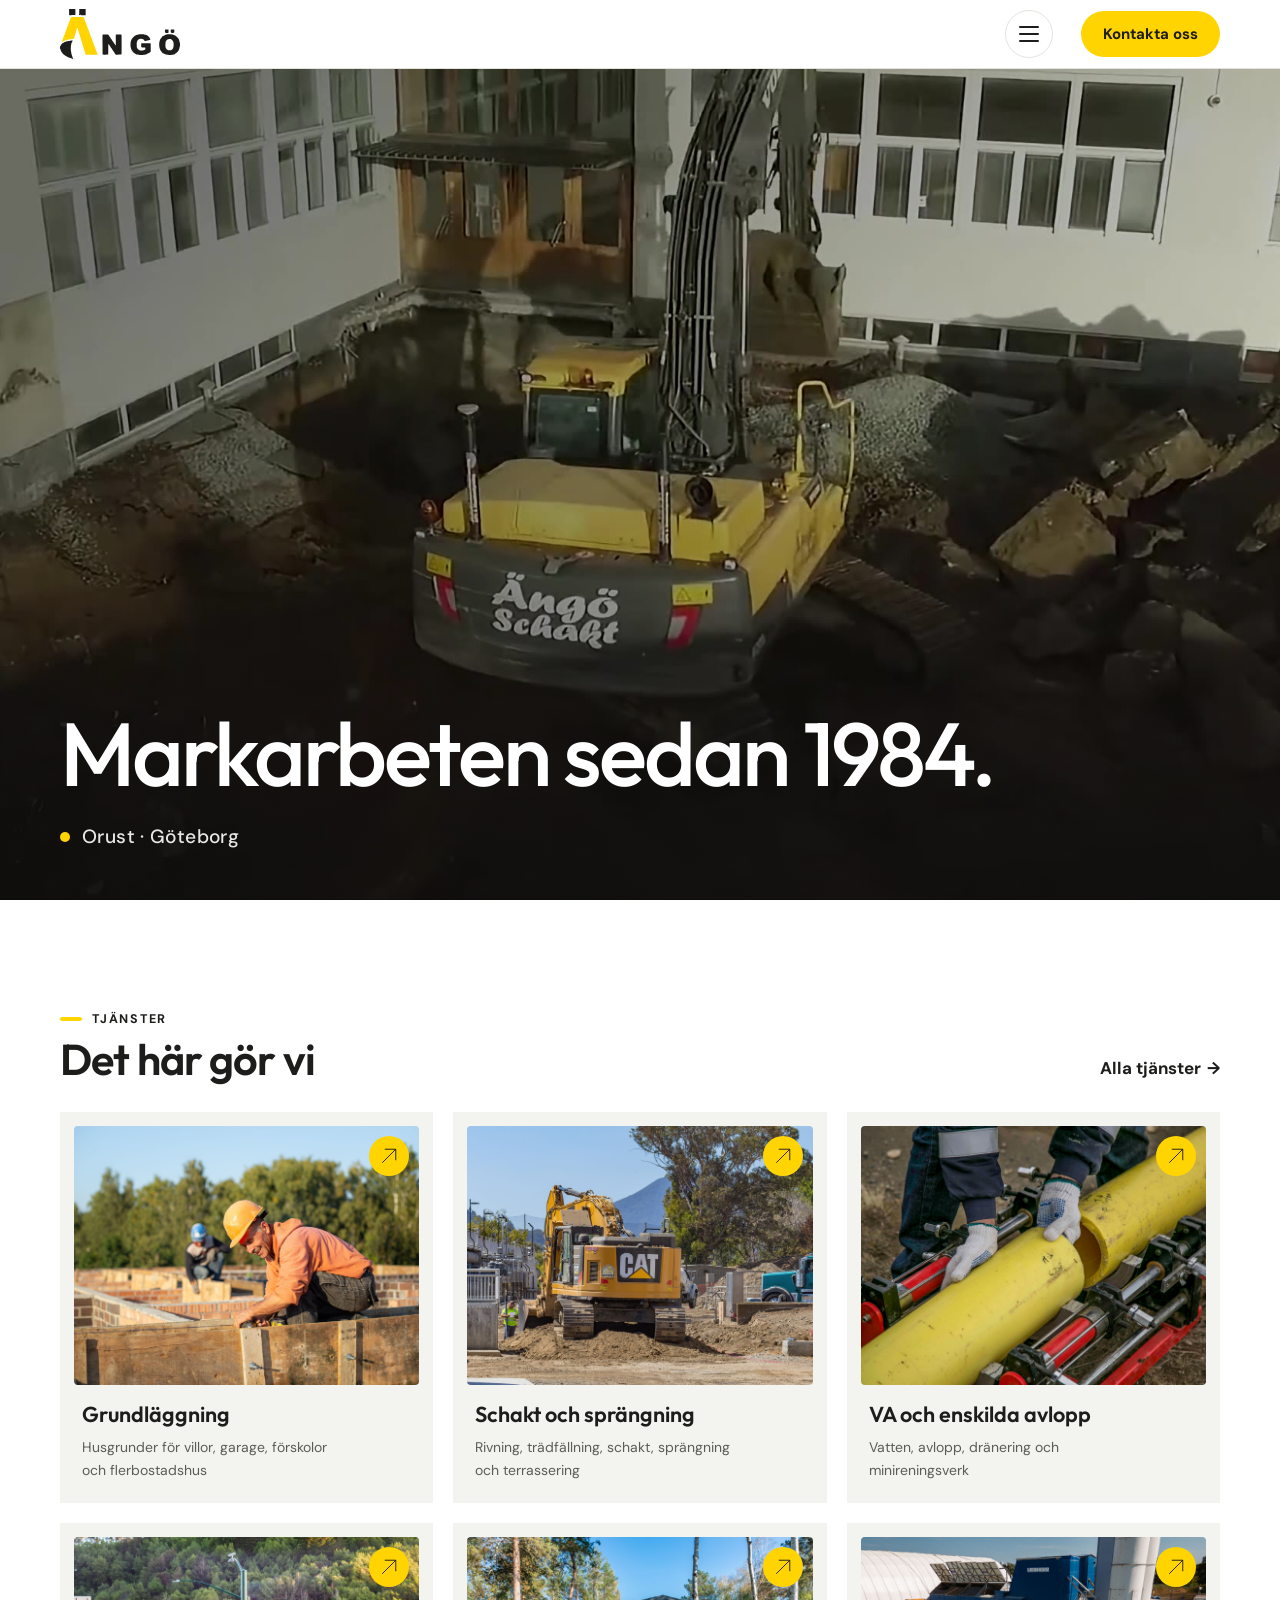
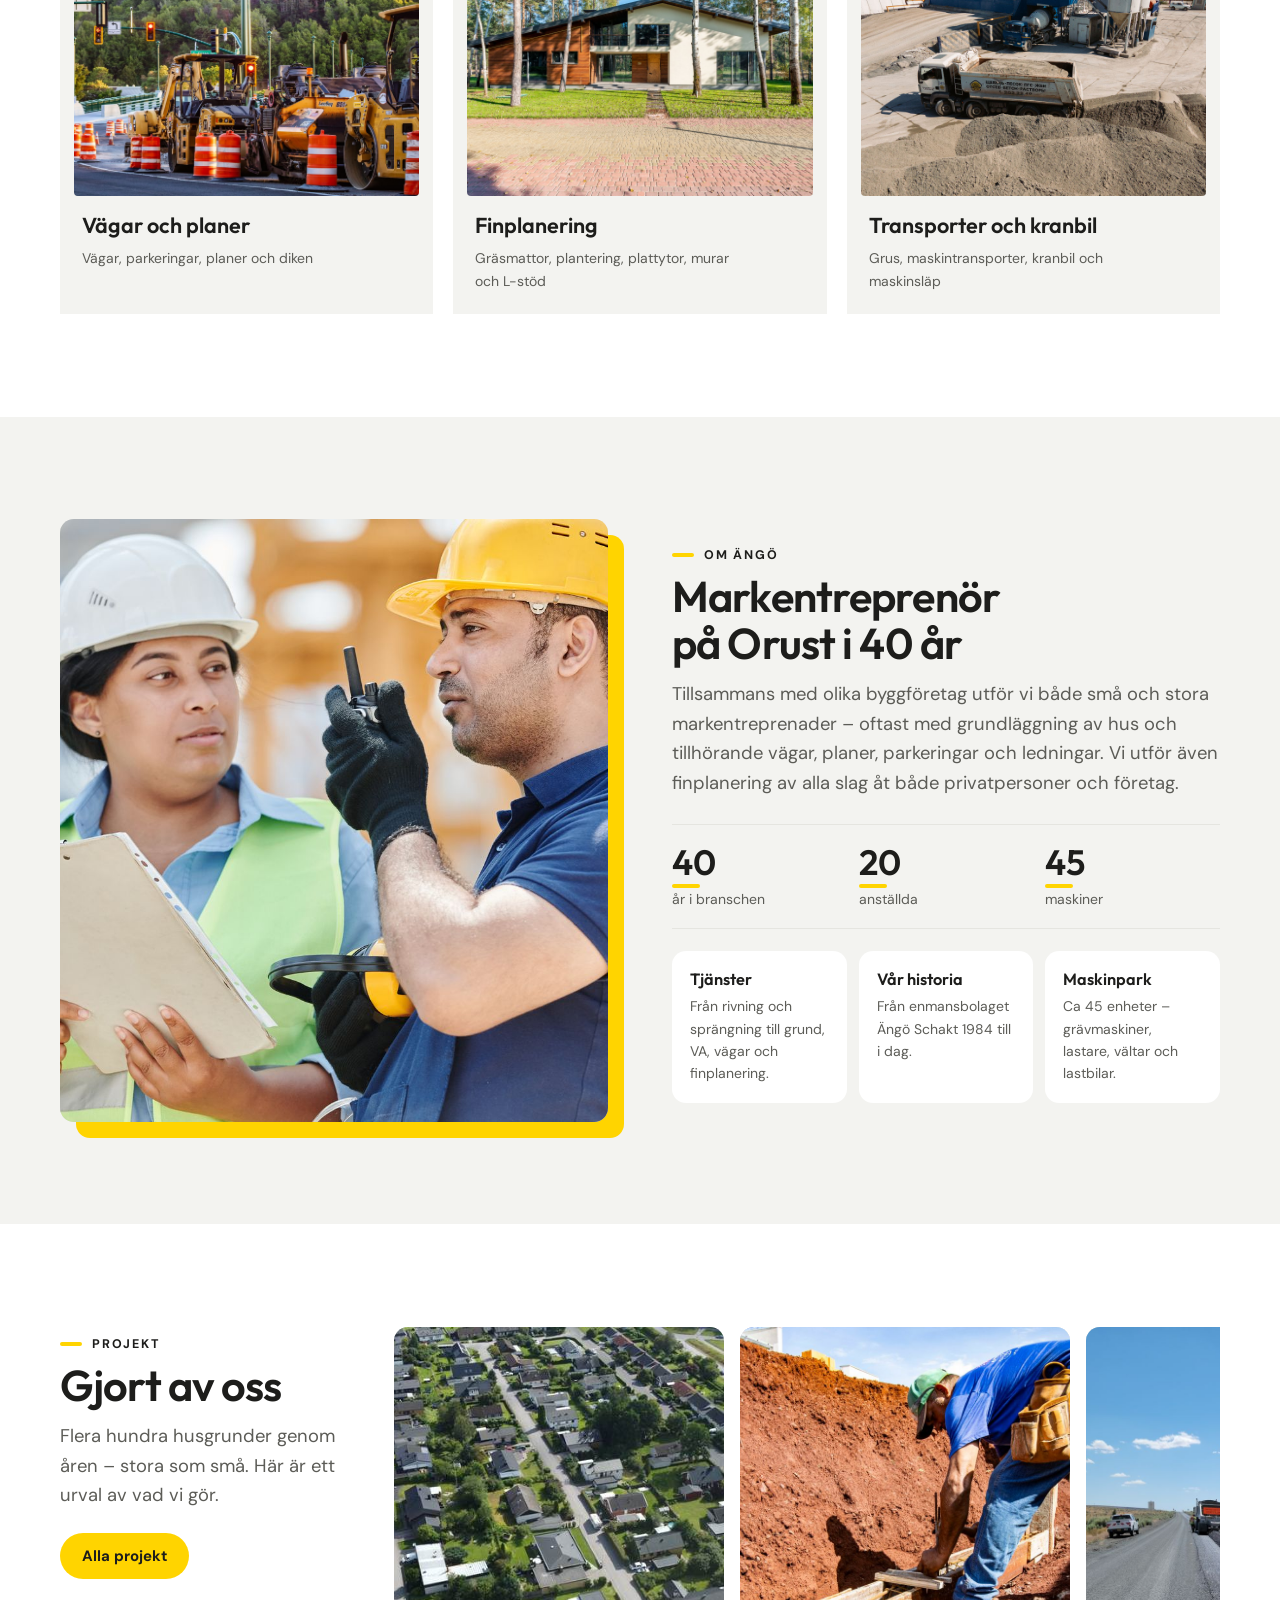
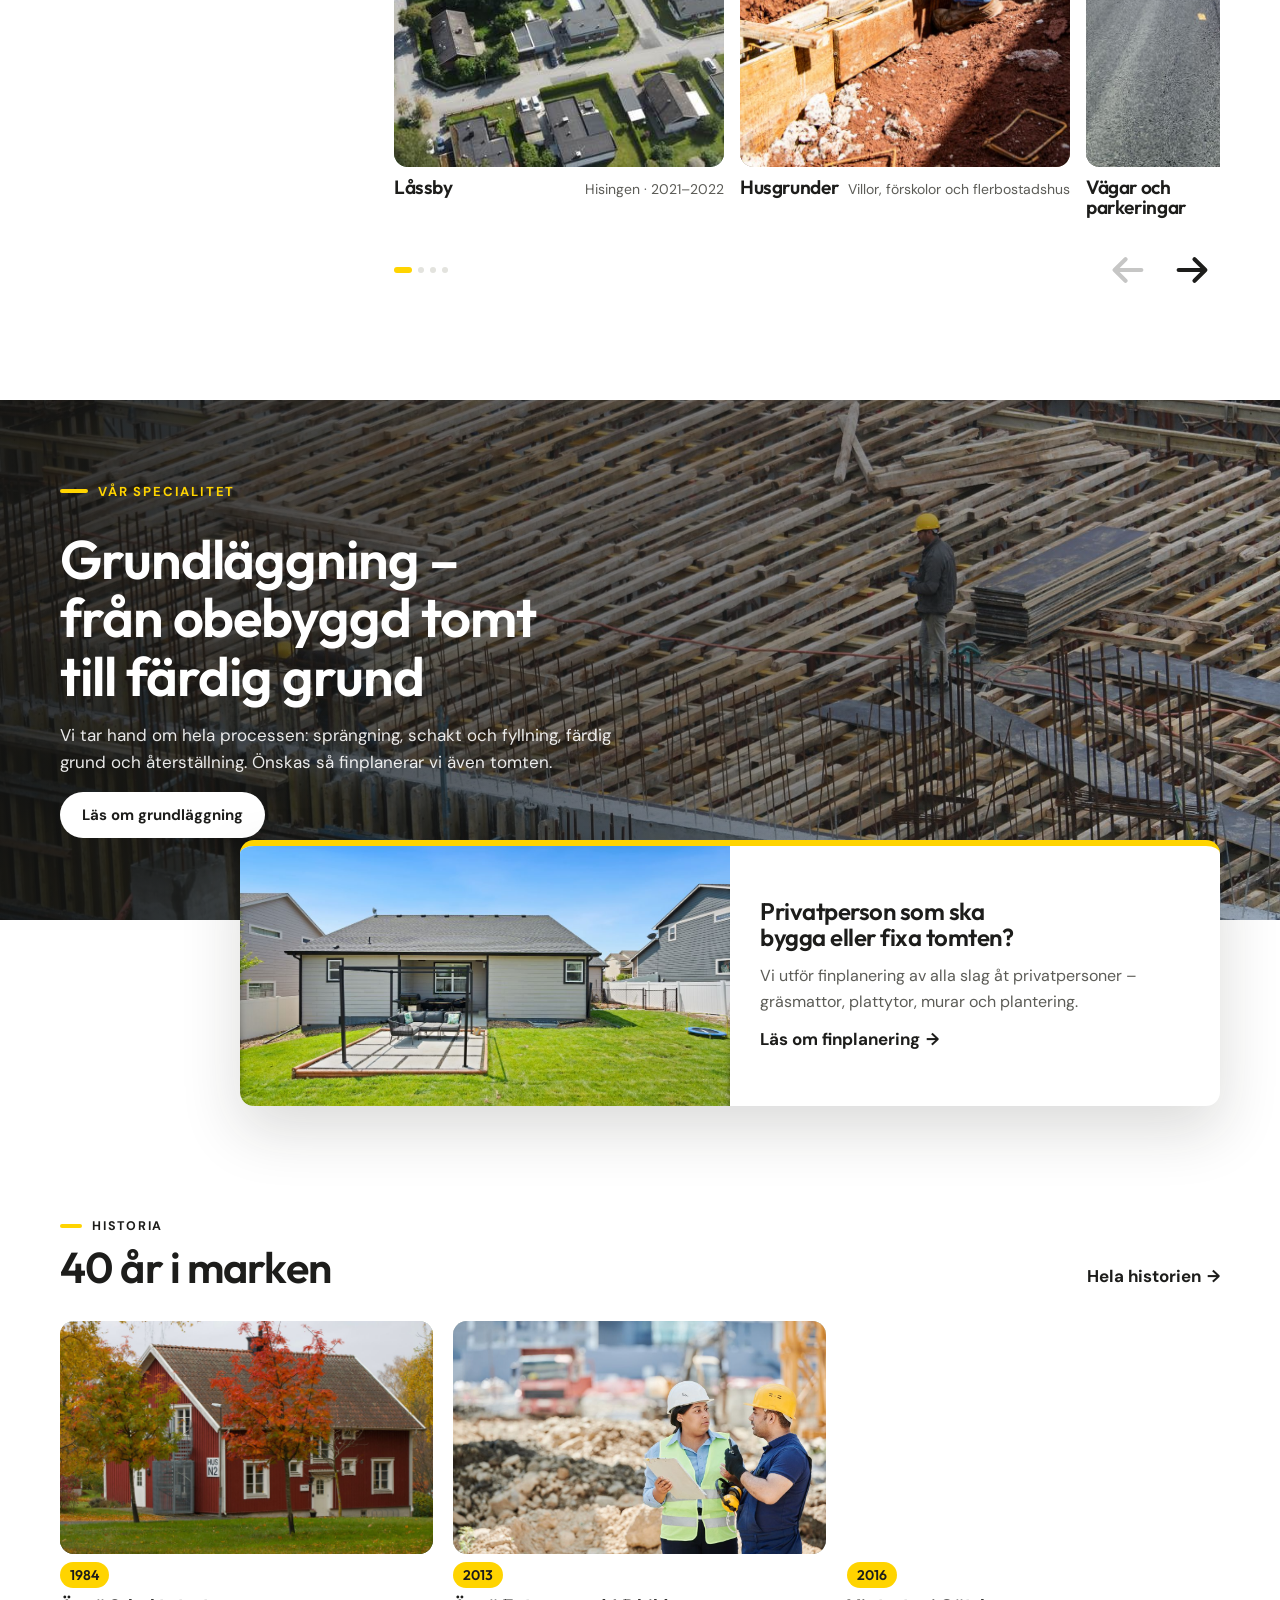
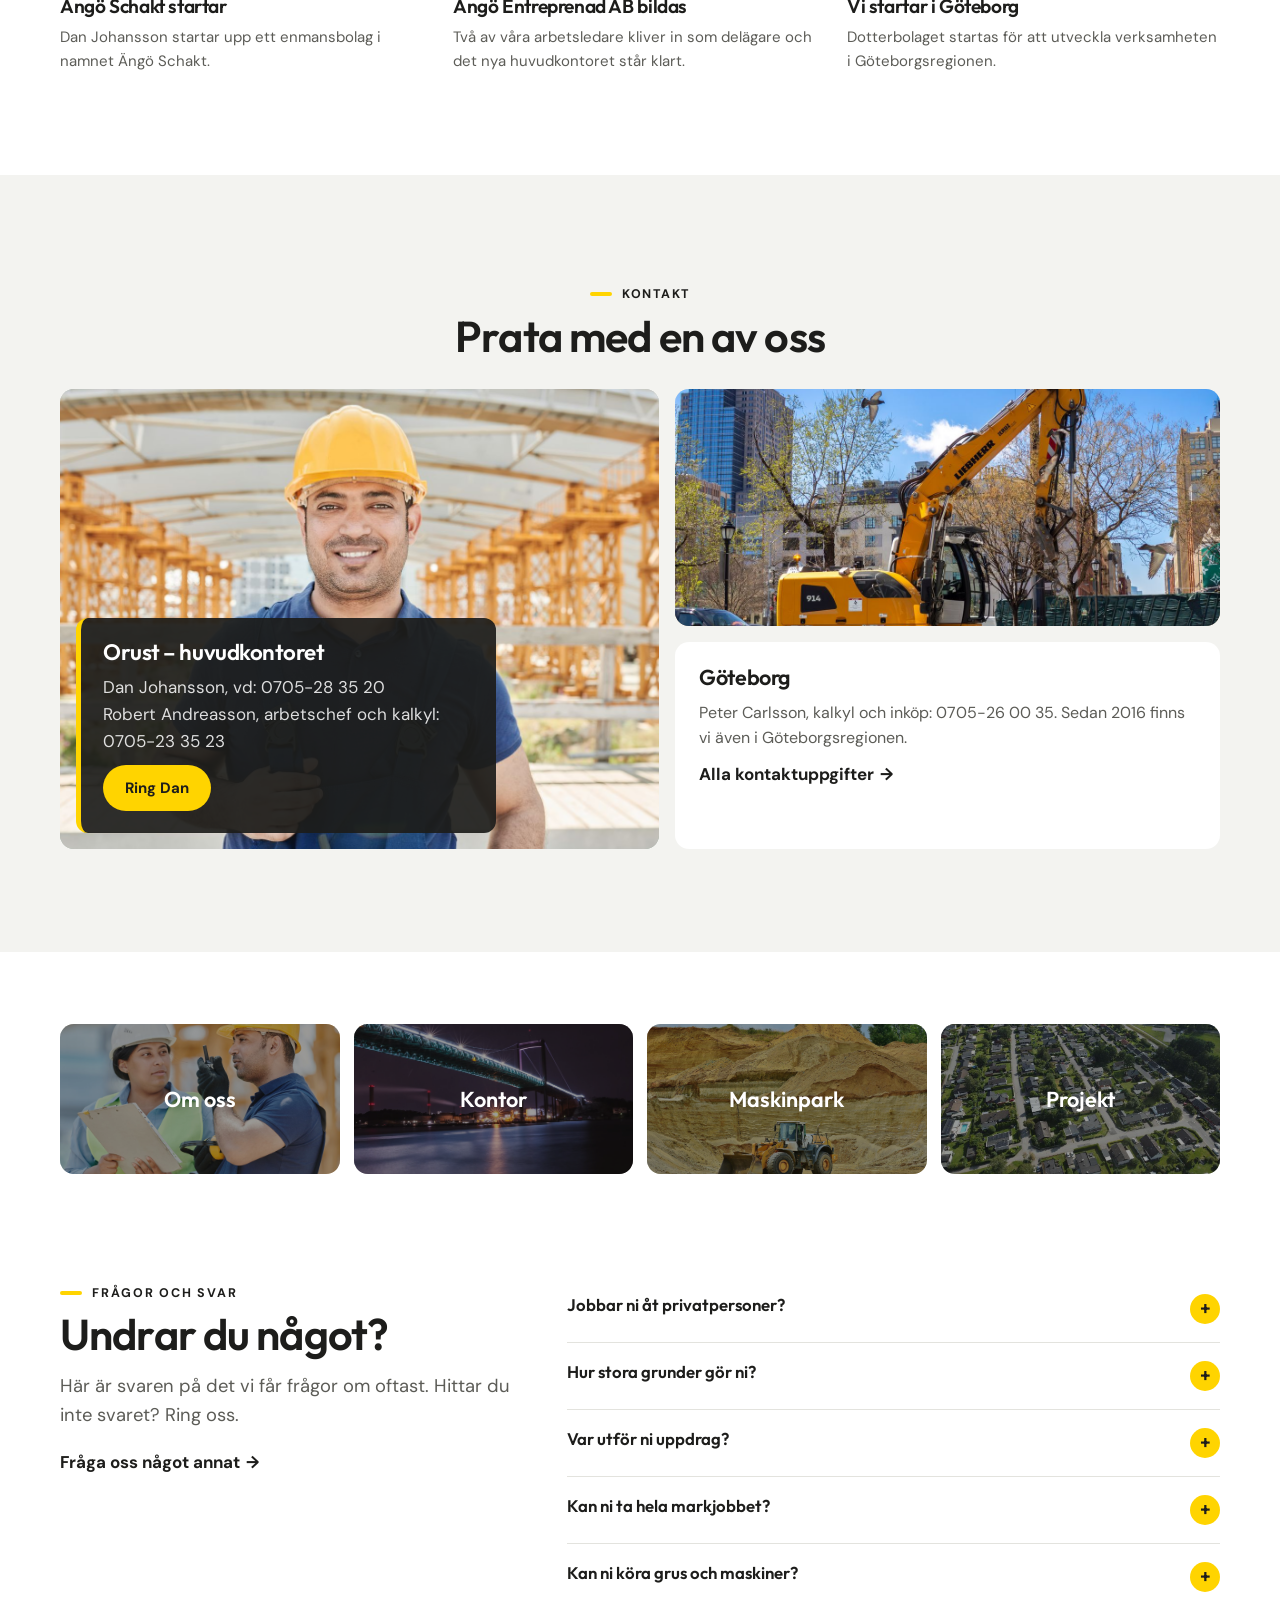
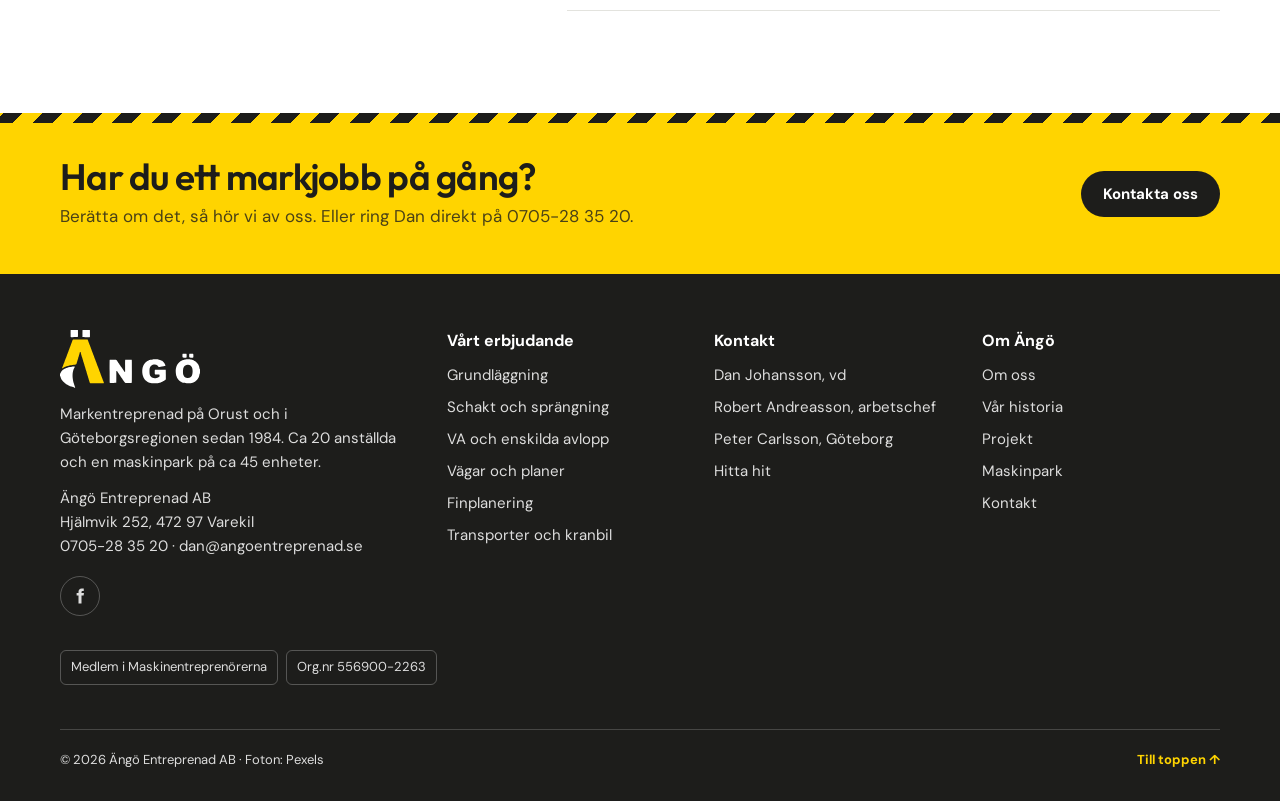
==== docs/index.html @ 0c67caba "Shorten the hero to name and place, switch fonts to Outfit and DM Sans The hero now only says "Marka" ====
<!doctype html>
<html lang="sv">
<head>
<meta charset="utf-8">
<meta name="viewport" content="width=device-width,initial-scale=1,viewport-fit=cover">
<title>Ängö Entreprenad – markentreprenad på Orust och i Göteborg</title>
<meta name="description" content="Ängö Entreprenad AB utför små och stora markentreprenader – husgrunder, vägar, planer, parkeringar, VA och finplanering – på Orust och i Göteborgsregionen sedan 1984.">
<link rel="preconnect" href="https://fonts.googleapis.com"><link rel="preconnect" href="https://fonts.gstatic.com" crossorigin>
<link rel="stylesheet" href="https://fonts.googleapis.com/css2?family=Outfit:wght@400;500;600;700&family=DM+Sans:opsz,wght@9..40,400;9..40,500;9..40,600;9..40,700&display=swap">
<link rel="stylesheet" href="assets/site.css">
<link rel="icon" href="data:image/svg+xml,<svg xmlns='http://www.w3.org/2000/svg' viewBox='0 0 32 32'><rect width='32' height='32' rx='7' fill='%231d1d1b'/><path d='M10 25 15 9h4l5 16h-4l-3.2-11L14 25z' fill='%23ffd400'/><rect x='12' y='4' width='3' height='3' fill='%23ffd400'/><rect x='18' y='4' width='3' height='3' fill='%23ffd400'/></svg>">
</head>
<body>
<header>
  <div class="in nav">
    <a class="logo" href="index.html" aria-label="Ängö Entreprenad, till toppen"><img src="img/ango-logo.svg" alt="Ängö Entreprenad" width="120" height="50"></a>
    <button class="burger" id="burger" aria-expanded="false" aria-controls="overlay" aria-label="Öppna menyn"><span></span><span></span><span></span></button>
    <a class="btn btn-g" href="kontakt.html">Kontakta oss</a>
  </div>
</header>
<div class="overlay" id="overlay" aria-hidden="true" inert>
  <div class="ov-top"><a class="logo" href="index.html"><img src="img/ango-logo-vit.svg" alt="Ängö Entreprenad" width="120" height="50"></a><button class="ov-close" id="menuClose" type="button" aria-label="Stäng menyn">Stäng <svg viewBox="0 0 20 20" fill="none" stroke="currentColor" stroke-width="2.2" aria-hidden="true"><path d="M4 4l12 12M16 4 4 16"/></svg></button></div>
  <nav aria-label="Huvudmeny"><ul>
    <li><a href="tjanster.html">Vårt erbjudande</a></li>
    <li><a href="projekt.html">Projekt</a></li>
    <li><a href="maskinpark.html">Maskinpark</a></li>
    <li><a href="om-oss.html">Om oss</a></li>
    <li><a href="kontakt.html">Kontakt</a></li>
  </ul>
  <div class="ov-sub"><a href="tjanst-grundlaggning.html">Grundläggning</a><a href="tjanst-schakt.html">Schakt och sprängning</a><a href="tjanst-va.html">VA och enskilda avlopp</a><a href="tjanst-vagar.html">Vägar och planer</a><a href="tjanst-finplanering.html">Finplanering</a><a href="tjanst-transporter.html">Transporter och kranbil</a></div>
  <div class="ov-foot"><span>0705-28 35 20</span><span>dan@angoentreprenad.se</span><span>Hjälmvik 252, 472 97 Varekil</span></div></nav>
</div>
<main id="top">
  <section class="hero hero-video" aria-label="Välkommen">
    <div class="ph"><video class="photo" autoplay muted loop playsinline preload="auto" poster="img/hero-poster.jpg" aria-hidden="true"><source src="video/hero.mp4" type="video/mp4" media="(min-width: 768px)"><source src="video/hero-mobil.mp4" type="video/mp4"></video></div>
    <div class="in hero-copy">
      <h1>Markarbeten sedan&nbsp;1984.</h1>
      <p class="hero-place">Orust · Göteborg</p>
    </div>
  </section>

  <section id="tjanster">
    <div class="in">
      <div class="headrow"><div><span class="eyebrow">Tjänster</span><h2>Det här gör vi</h2></div><a class="arrow" href="tjanster.html">Alla tjänster</a></div>
      <div class="tiles"><a class="tile" href="tjanst-grundlaggning.html"><img class="photo" src="img/grundlaggning.jpg" alt="" loading="lazy" style="object-position:50% 50%"><svg class="arr" viewBox="0 0 52 52" fill="none" stroke-width="2.2" aria-hidden="true"><path d="M10 42 42 10M16 10h26v26"/></svg><span><b>Grundläggning</b><small>Husgrunder för villor, garage, förskolor och flerbostadshus</small></span></a><a class="tile" href="tjanst-schakt.html"><img class="photo" src="img/schakt.jpg" alt="" loading="lazy" style="object-position:50% 50%"><svg class="arr" viewBox="0 0 52 52" fill="none" stroke-width="2.2" aria-hidden="true"><path d="M10 42 42 10M16 10h26v26"/></svg><span><b>Schakt och sprängning</b><small>Rivning, trädfällning, schakt, sprängning och terrassering</small></span></a><a class="tile" href="tjanst-va.html"><img class="photo" src="img/va-ror.jpg" alt="" loading="lazy" style="object-position:50% 50%"><svg class="arr" viewBox="0 0 52 52" fill="none" stroke-width="2.2" aria-hidden="true"><path d="M10 42 42 10M16 10h26v26"/></svg><span><b>VA och enskilda avlopp</b><small>Vatten, avlopp, dränering och minireningsverk</small></span></a><a class="tile" href="tjanst-vagar.html"><img class="photo" src="img/vagar.jpg" alt="" loading="lazy" style="object-position:50% 60%"><svg class="arr" viewBox="0 0 52 52" fill="none" stroke-width="2.2" aria-hidden="true"><path d="M10 42 42 10M16 10h26v26"/></svg><span><b>Vägar och planer</b><small>Vägar, parkeringar, planer och diken</small></span></a><a class="tile" href="tjanst-finplanering.html"><img class="photo" src="img/finplanering.jpg" alt="" loading="lazy" style="object-position:50% 60%"><svg class="arr" viewBox="0 0 52 52" fill="none" stroke-width="2.2" aria-hidden="true"><path d="M10 42 42 10M16 10h26v26"/></svg><span><b>Finplanering</b><small>Gräsmattor, plantering, plattytor, murar och L-stöd</small></span></a><a class="tile" href="tjanst-transporter.html"><img class="photo" src="img/transporter.jpg" alt="" loading="lazy" style="object-position:50% 50%"><svg class="arr" viewBox="0 0 52 52" fill="none" stroke-width="2.2" aria-hidden="true"><path d="M10 42 42 10M16 10h26v26"/></svg><span><b>Transporter och kranbil</b><small>Grus, maskintransporter, kranbil och maskinsläp</small></span></a></div>
    </div>
  </section>

  <section class="about" id="om">
    <div class="in about2">
      <div class="media"><div class="ph"><img class="photo" src="img/team.jpg" alt="Arbetsledare som går igenom en ritning" loading="lazy" style="object-position:50% 40%"></div></div>
      <div class="txt">
        <span class="eyebrow">Om Ängö</span><h2 style="margin-top:8px">Markentreprenör på Orust i 40 år</h2>
        <p class="lead" style="margin-top:14px">Tillsammans med olika byggföretag utför vi både små och stora markentreprenader – oftast med grundläggning av hus och tillhörande vägar, planer, parkeringar och ledningar. Vi utför även finplanering av alla slag åt både privatpersoner och företag.</p>
        <div class="facts"><div><b>40</b><span>år i branschen</span></div><div><b>20</b><span>anställda</span></div><div><b>45</b><span>maskiner</span></div></div>
        <div class="minis">
          <a class="mini" href="tjanster.html"><b>Tjänster</b><span>Från rivning och sprängning till grund, VA, vägar och finplanering.</span></a>
          <a class="mini" href="om-oss.html#historia"><b>Vår historia</b><span>Från enmansbolaget Ängö Schakt 1984 till i dag.</span></a>
          <a class="mini" href="maskinpark.html"><b>Maskinpark</b><span>Ca 45 enheter – grävmaskiner, lastare, vältar och lastbilar.</span></a>
        </div>
      </div>
    </div>
  </section>

  <section id="projekt">
    <div class="in proj">
      <div>
        <span class="eyebrow">Projekt</span><h2 style="margin-top:8px">Gjort av oss</h2>
        <p class="lead" style="margin-top:14px">Flera hundra husgrunder genom åren – stora som små. Här är ett urval av vad vi gör.</p>
        <a class="btn btn-g" style="margin-top:22px" href="projekt.html">Alla projekt</a>
      </div>
      <div class="tw"><div class="track" id="track" tabindex="0" aria-label="Projekt, svep i sidled">
        <a class="pcard" href="projekt-lassby.html"><div class="ph house"><img class="photo" src="img/villaomrade.jpg" alt="" style="object-position:50% 50%"></div><div class="meta"><h3>Låssby</h3><small>Hisingen · 2021–2022</small></div></a>
        <a class="pcard" href="tjanst-grundlaggning.html"><div class="ph site"><img class="photo" src="img/husgrund.jpg" alt="" style="object-position:50% 50%"></div><div class="meta"><h3>Husgrunder</h3><small>Villor, förskolor och flerbostadshus</small></div></a>
        <a class="pcard" href="tjanst-vagar.html"><div class="ph road"><img class="photo" src="img/asfalt.jpg" alt="" style="object-position:50% 50%"></div><div class="meta"><h3>Vägar och parkeringar</h3><small>Orust och Göteborgsregionen</small></div></a>
        <a class="pcard" href="tjanst-va.html"><div class="ph forest"><img class="photo" src="img/ror.jpg" alt="" style="object-position:50% 50%"></div><div class="meta"><h3>Enskilda avlopp</h3><small>Med minireningsverk</small></div></a>
      </div><div class="parrows"><div class="pdots" id="pdots" aria-hidden="true"></div><button id="prev" class="parr" aria-label="Föregående projekt"><svg viewBox="0 0 48 48" width="40" height="40" fill="none" stroke="currentColor" stroke-width="5" stroke-linecap="round" stroke-linejoin="round" aria-hidden="true"><path d="M40 24H9M21 11 8 24l13 13"/></svg></button><button id="next" class="parr" aria-label="Nästa projekt"><svg viewBox="0 0 48 48" width="40" height="40" fill="none" stroke="currentColor" stroke-width="5" stroke-linecap="round" stroke-linejoin="round" aria-hidden="true"><path d="M8 24h31M27 11l13 13-13 13"/></svg></button></div>
    </div>
    </div>
  </section>

  <section class="band" id="erbjudande" aria-label="Grundläggning som helhet">
    <div class="ph site" style="--g:linear-gradient(180deg,#5d4630,#2f2418)"><img class="photo" src="img/armering.jpg" alt="" loading="lazy" style="object-position:50% 50%"></div>
    <div class="in">
      <span class="kicker">Vår specialitet</span>
      <h2>Grundläggning – från obebyggd tomt till färdig grund</h2>
      <p>Vi tar hand om hela processen: sprängning, schakt och fyllning, färdig grund och återställning. Önskas så finplanerar vi även tomten.</p>
      <div><a class="btn btn-w" href="tjanst-grundlaggning.html">Läs om grundläggning</a></div>
    </div>
  </section>
  <div class="in overlap">
    <div class="ocard">
      <div class="ph house" style="border-radius:0"><img class="photo" src="img/tomt.jpg" alt="" loading="lazy" style="object-position:50% 50%"></div>
      <div class="txt"><h3 style="font-size:1.5rem">Privatperson som ska bygga eller fixa tomten?</h3><p class="lead" style="font-size:1rem">Vi utför finplanering av alla slag åt privatpersoner – gräsmattor, plattytor, murar och plantering.</p><a class="arrow" href="tjanst-finplanering.html">Läs om finplanering</a></div>
    </div>
  </div>

  <section id="historia">
    <div class="in">
      <div class="headrow"><div><span class="eyebrow">Historia</span><h2 style="margin-top:8px">40 år i marken</h2></div><a class="arrow" href="om-oss.html#historia">Hela historien</a></div>
      <div class="newsgrid">
        <a class="news" data-tilt href="om-oss.html#historia"><div class="ph forest"><img class="photo" src="img/orust-hus.jpg" alt="" loading="lazy" style="object-position:50% 60%"></div><time datetime="1984">1984</time><h3>Ängö Schakt startar</h3><p>Dan Johansson startar upp ett enmansbolag i namnet Ängö Schakt.</p></a>
        <a class="news" data-tilt href="om-oss.html#historia"><div class="ph people"><img class="photo" src="img/arbetsledare.jpg" alt="" loading="lazy" style="object-position:50% 40%"></div><time datetime="2013">2013</time><h3>Ängö Entreprenad AB bildas</h3><p>Två av våra arbetsledare kliver in som delägare och det nya huvudkontoret står klart.</p></a>
        <a class="news" data-tilt href="om-oss.html#historia"><div class="ph house"><img class="photo" src="img/goteborg.jpg" alt="" loading="lazy" style="object-position:50% 50%"></div><time datetime="2016">2016</time><h3>Vi startar i Göteborg</h3><p>Dotterbolaget startas för att utveckla verksamheten i Göteborgsregionen.</p></a>
      </div>
    </div>
  </section>

  <section class="jobs" id="kontakta" style="background:var(--white)">
    <div class="in">
      <div class="center" style="margin-bottom:30px"><span class="eyebrow">Kontakt</span><h2 style="margin-top:8px">Prata med en av oss</h2></div>
      <div class="jobgrid">
        <div class="big"><div class="ph people"><img class="photo" src="img/medarbetare.jpg" alt="" loading="lazy" style="object-position:50% 30%"></div>
          <div class="card"><h3 style="font-size:1.4rem">Orust – huvudkontoret</h3><p style="color:rgb(255 255 255/.85)">Dan Johansson, vd: 0705-28 35 20<br>Robert Andreasson, arbetschef och kalkyl: 0705-23 35 23</p><div><a class="btn btn-w" href="tel:+46705283520">Ring Dan</a></div></div></div>
        <div class="side">
          <div class="ph site"><img class="photo" src="img/hjulgravare.jpg" alt="" loading="lazy" style="object-position:50% 50%"></div>
          <div class="card2"><h3 style="font-size:1.35rem">Göteborg</h3><p class="lead" style="font-size:1rem">Peter Carlsson, kalkyl och inköp: 0705-26 00 35. Sedan 2016 finns vi även i Göteborgsregionen.</p><a class="arrow" href="kontakt.html">Alla kontaktuppgifter</a></div>
        </div>
      </div>
    </div>
  </section>

  <section id="genvagar" class="quick">
    <div class="in">
      <div class="shortcuts" aria-label="Genvägar" style="margin-top:0">
        <a class="sc" href="om-oss.html"><div class="ph"><img class="photo" src="img/team.jpg" alt="" loading="lazy" style="object-position:50% 50%"></div><b>Om oss</b></a>
        <a class="sc" href="kontakt.html#kontor"><div class="ph"><img class="photo" src="img/alvsborgsbron.jpg" alt="" loading="lazy" style="object-position:50% 50%"></div><b>Kontor</b></a>
        <a class="sc" href="maskinpark.html"><div class="ph"><img class="photo" src="img/hjullastare.jpg" alt="" loading="lazy" style="object-position:50% 50%"></div><b>Maskinpark</b></a>
        <a class="sc" href="projekt.html"><div class="ph"><img class="photo" src="img/villaomrade.jpg" alt="" loading="lazy" style="object-position:50% 50%"></div><b>Projekt</b></a>
      </div>
    </div>
  </section>

  <section id="faq">
    <div class="in faq">
      <div><span class="eyebrow">Frågor och svar</span><h2 style="margin-top:8px">Undrar du något?</h2><p class="lead" style="margin-top:14px">Här är svaren på det vi får frågor om oftast. Hittar du inte svaret? Ring oss.</p><a class="arrow" style="margin-top:18px" href="kontakt.html">Fråga oss något annat</a></div>
      <div>
        <details><summary>Jobbar ni åt privatpersoner?</summary><p>Ja. Vi utför finplanering av alla slag åt både privatpersoner och företag, och gör även husgrunder, VA och enskilda avlopp åt privatpersoner.</p></details>
        <details><summary>Hur stora grunder gör ni?</summary><p>Både stora och små. Vi har gjort flera hundra husgrunder genom åren – från villor och garage till stora förskolor och flerbostadshus.</p></details>
        <details><summary>Var utför ni uppdrag?</summary><p>Huvudkontoret ligger på Hjälmvik, Orust. Sedan 2016 finns vi även i Göteborgsregionen.</p></details>
        <details><summary>Kan ni ta hela markjobbet?</summary><p>Ja. Från obebyggd tomt via sprängning, schakt och fyllning till färdig grund och återställning – och finplanering om du vill.</p></details>
        <details><summary>Kan ni köra grus och maskiner?</summary><p>Ja. Våra lastbilar kör grus och maskiner, och vi har även kranbil och maskinsläp.</p></details>
      </div>
    </div>
  </section>
</main>
<section class="fcta" aria-label="Kontakta oss">
  <div class="in"><div><h2>Har du ett markjobb på gång?</h2><p>Berätta om det, så hör vi av oss. Eller ring Dan direkt på 0705-28 35 20.</p></div><a class="btn btn-w" href="kontakt.html">Kontakta oss</a></div>
</section>
<footer>
  <div class="in">
    <div class="fgrid">
      <div><a class="logo" href="index.html"><img src="img/ango-logo-vit.svg" alt="Ängö Entreprenad" width="120" height="50"></a>
        <p style="margin-top:14px;max-width:36ch">Markentreprenad på Orust och i Göteborgsregionen sedan 1984. Ca 20 anställda och en maskinpark på ca 45 enheter.</p>
        <p style="margin-top:12px">Ängö Entreprenad AB<br>Hjälmvik 252, 472 97 Varekil<br><a href="tel:+46705283520">0705-28 35 20</a> · <a href="mailto:dan@angoentreprenad.se">dan@angoentreprenad.se</a></p>
        <div class="social"><a href="https://www.facebook.com/angoentreprenad/" target="_blank" rel="noopener" aria-label="Facebook (öppnas i ny flik)"><svg viewBox="0 0 24 24" aria-hidden="true"><path d="M14 8V6.5c0-.7.5-1.2 1.2-1.2H17V2h-2.8C11.6 2 10 3.7 10 6.3V8H7.5v3.3H10V22h4V11.3h2.8l.5-3.3z"/></svg></a></div>
      </div>
      <div><h4>Vårt erbjudande</h4><ul><li><a href="tjanst-grundlaggning.html">Grundläggning</a></li><li><a href="tjanst-schakt.html">Schakt och sprängning</a></li><li><a href="tjanst-va.html">VA och enskilda avlopp</a></li><li><a href="tjanst-vagar.html">Vägar och planer</a></li><li><a href="tjanst-finplanering.html">Finplanering</a></li><li><a href="tjanst-transporter.html">Transporter och kranbil</a></li></ul></div>
      <div><h4>Kontakt</h4><ul><li><a href="tel:+46705283520">Dan Johansson, vd</a></li><li><a href="tel:+46705233523">Robert Andreasson, arbetschef</a></li><li><a href="tel:+46705260035">Peter Carlsson, Göteborg</a></li><li><a href="https://www.google.com/maps/search/?api=1&query=Hj%C3%A4lmvik+252+472+97+Varekil" target="_blank" rel="noopener">Hitta hit</a></li></ul></div>
      <div><h4>Om Ängö</h4><ul><li><a href="om-oss.html">Om oss</a></li><li><a href="om-oss.html#historia">Vår historia</a></li><li><a href="projekt.html">Projekt</a></li><li><a href="maskinpark.html">Maskinpark</a></li><li><a href="kontakt.html">Kontakt</a></li></ul></div>
    </div>
    <div class="certs" aria-label="Medlemskap"><span>Medlem i Maskinentreprenörerna</span><span>Org.nr 556900-2263</span></div>
    <div class="fbottom"><span>© 2026 Ängö Entreprenad AB · Foton: Pexels</span><a class="totop" href="#" data-top>Till toppen ↑</a></div>
  </div>
</footer>
<script src="assets/site.js"></script>
</body>
</html>
---- docs/assets/site.css ----
/* Layout: luftig vit sajt med beige band och skogsgrön som bärande färg – sektioner byggda av användarens favoriter. */
:root{
  --white:#ffffff;--beige:#f3f3f0;--sand:#e5e5e0;--green:#1d1d1b;--green-2:#3a3a36;--sage:#ffd400;--ink:#1d1d1b;--muted:#5c5c57;--line:#e3e3de;
  --display:"Outfit","Helvetica Neue",Arial,sans-serif;--body:"DM Sans","Helvetica Neue",Arial,sans-serif;
  --max:1200px;--r:14px;color-scheme:light;
}
*{box-sizing:border-box}
html{scroll-behavior:smooth}
@media (prefers-reduced-motion:reduce){html{scroll-behavior:auto}}
body{margin:0;background:var(--white);color:var(--ink);font:17px/1.6 var(--body)}
img{max-width:100%}
a{color:inherit}
h1,h2,h3{font-family:var(--display);margin:0;line-height:1.08;text-wrap:balance;letter-spacing:-.015em}
h2{font-size:clamp(1.8rem,4vw,2.7rem);font-weight:600}
h3{font-size:1.2rem;font-weight:600}
p{margin:0}
.in{max-width:var(--max);margin:0 auto;padding-inline:20px}
section{padding-block:clamp(56px,8vw,104px)}
.eyebrow{font:700 12.5px var(--body);letter-spacing:.14em;text-transform:uppercase;color:var(--green-2)}
.lead{font-size:1.15rem;color:var(--muted);max-width:60ch}
.btn{display:inline-flex;align-items:center;gap:8px;font:700 15px var(--body);padding:13px 22px;border-radius:999px;text-decoration:none;border:0;cursor:pointer}
.btn-g{background:var(--green);color:var(--white)}
.btn-w{background:var(--white);color:var(--green)}
.btn-o{border:1.5px solid currentColor;background:transparent}
.btn:focus-visible,a:focus-visible,button:focus-visible,summary:focus-visible{outline:3px solid var(--sage);outline-offset:3px}
.arrow{font-weight:700;color:var(--green);text-decoration:none;display:inline-flex;gap:6px}
.arrow::after{content:"→";transition:transform .2s}
.arrow:hover::after{transform:translateX(4px)}
/* bildplatser (Pexels) */
.ph{position:relative;overflow:hidden;background:var(--sand);border-radius:var(--r);isolation:isolate;min-height:120px}
.ph .photo{position:absolute;inset:0;width:100%;height:100%;object-fit:cover;z-index:-1}
.ph::before{content:"";position:absolute;inset:0;z-index:-1;background:var(--g)}
.ph .tag{position:absolute;left:10px;bottom:10px;max-width:calc(100% - 20px);font:600 11.5px/1.3 var(--body);background:rgb(255 255 255/.88);color:var(--ink);padding:6px 9px;border-radius:7px;text-decoration:none;display:flex;gap:6px;align-items:center}
.ph .tag b{color:var(--green)}
.forest{--g:linear-gradient(180deg,#b9cfc0 0%,#8fb09c 38%,#3f6b52 39%,#2a4d3a 70%,#1f3a2c 100%)}
.wood{--g:repeating-linear-gradient(90deg,#c8a47a 0 18px,#b88f62 18px 22px,#d3b28a 22px 40px,#a97f55 40px 43px)}
.site{--g:linear-gradient(180deg,#dfe7ea 0%,#c9d6db 45%,#b8a98f 46%,#8f7f66 100%)}
.house{--g:radial-gradient(60% 50% at 70% 30%,#f6efe0 0,transparent 70%),linear-gradient(180deg,#d9e4e6 0,#d9e4e6 52%,#7f9a7a 53%,#5c7a5a 100%)}
.people{--g:radial-gradient(30% 40% at 35% 45%,#e7b47a 0,transparent 70%),radial-gradient(28% 38% at 65% 50%,#f2d36b 0,transparent 70%),linear-gradient(160deg,#c5cdc8,#9fb0a6)}
.road{--g:linear-gradient(180deg,#cdd9df 0,#cdd9df 40%,#6c6f6c 41%,#4b4e4c 100%),repeating-linear-gradient(90deg,transparent 0 40px,#f3f3f0 40px 70px)}
.night{--g:linear-gradient(180deg,#1d2b2a 0,#2a3e3a 55%,#c9a46b 56%,#6a5a40 100%)}
/* header */
header{position:sticky;top:env(safe-area-inset-top,0px);z-index:20;background:rgb(255 255 255/.94);backdrop-filter:blur(10px);-webkit-backdrop-filter:blur(10px);border-bottom:1px solid var(--line)}
.nav{display:flex;align-items:center;gap:24px;height:68px}
.logo{display:flex;align-items:center;gap:10px;font:600 1.25rem var(--display);text-decoration:none;color:var(--green)}
.logo svg{width:30px;height:30px}
/* hero */
.hero{position:relative;padding:0;min-height:min(78vh,680px);display:flex;align-items:flex-end;color:var(--white)}
.hero .ph{position:absolute;inset:0;border-radius:0}
.hero .ph::after{content:"";position:absolute;inset:0;background:linear-gradient(0deg,rgb(20 20 18/.78) 0%,rgb(20 20 18/.25) 55%,transparent)}
.hero .ph .tag{left:auto;right:16px;top:16px;bottom:auto;z-index:2}
.slide{opacity:0;transition:opacity 1s}
.slide.on{opacity:1}
.hero .in{position:relative;width:100%;padding-block:0 56px}
.hero h1{font-size:clamp(2.6rem,7.5vw,5.4rem);font-weight:600;max-width:14ch}
.hero p{margin-top:14px;font-size:1.2rem;max-width:46ch;color:rgb(255 255 255/.9)}
.hero .row{display:flex;gap:12px;flex-wrap:wrap;margin-top:26px;align-items:center}
.dots{display:flex;gap:8px;margin-left:auto}
.dots button{width:34px;height:4px;border:0;border-radius:2px;background:rgb(255 255 255/.4);cursor:pointer;padding:0}
.dots button[aria-current="true"]{background:var(--white)}
/* tjänster – dörrar */
.doors{display:grid;grid-template-columns:repeat(4,1fr);gap:12px;margin-top:34px}
.door{background:var(--green);color:var(--white);border-radius:var(--r);padding:22px 18px;min-height:150px;display:flex;flex-direction:column;justify-content:space-between;text-decoration:none;transition:background .2s,transform .2s}
.door:hover{background:var(--green-2)}
.door svg{width:30px;height:30px;stroke:var(--sage)}
.door b{font:600 1.08rem var(--display)}
.door span{font-size:14px;color:rgb(255 255 255/.75)}
@media (max-width:860px){.doors{grid-template-columns:1fr 1fr}}
.center{text-align:center}.center .lead{margin:12px auto 0}
/* om oss */
.about{background:var(--beige)}
.split{display:grid;grid-template-columns:1.05fr 1fr;gap:clamp(28px,5vw,64px);align-items:center}
.split .ph{aspect-ratio:4/3.4}
.cols3{display:grid;grid-template-columns:repeat(3,1fr);gap:22px;margin-top:30px;padding-top:26px;border-top:1px solid var(--sand)}
.cols3 h3{font-size:1.02rem}
.cols3 p{font-size:15px;color:var(--muted);margin-block:6px 10px}
@media (max-width:860px){.split{grid-template-columns:1fr}.cols3{grid-template-columns:1fr}}
/* projekt */
.proj{display:grid;grid-template-columns:300px 1fr;gap:34px;align-items:start}
.track{display:grid;grid-auto-flow:column;grid-auto-columns:min(330px,78vw);gap:16px;overflow-x:auto;scroll-snap-type:x mandatory;padding-bottom:10px}
.pcard{scroll-snap-align:start}
.pcard .ph{aspect-ratio:3/4}
.pcard .meta{display:flex;justify-content:space-between;align-items:baseline;margin-top:10px;gap:10px}
.pcard small{color:var(--muted);font-size:14px;white-space:nowrap}
.ctrl{display:flex;gap:8px;margin-top:22px}
.ctrl button{width:44px;height:44px;border-radius:50%;border:1.5px solid var(--green);background:var(--white);color:var(--green);font-size:18px;cursor:pointer}
@media (max-width:860px){.proj{grid-template-columns:1fr}}
/* helhetserbjudande */
.band{position:relative;padding:0;color:var(--white)}
.band .ph{border-radius:0;min-height:520px}
.band .ph::after{content:"";position:absolute;inset:0;background:linear-gradient(90deg,rgb(20 20 18/.8),rgb(20 20 18/.15))}
.band .ph .tag{left:auto;right:16px}
.band .in{position:absolute;inset:0;display:flex;flex-direction:column;justify-content:center;gap:16px;z-index:1}
.band h2{max-width:16ch;font-size:clamp(2rem,5vw,3.4rem)}
.band p{max-width:46ch;color:rgb(255 255 255/.9)}
.overlap{position:relative;z-index:2;margin-top:-80px}
.ocard{background:var(--white);border-radius:var(--r);box-shadow:0 24px 60px rgb(29 29 27/.16);display:grid;grid-template-columns:1fr 1fr;overflow:hidden;max-width:980px;margin-left:auto}
.ocard .ph{border-radius:0;min-height:260px}
.ocard div.txt{padding:30px;display:flex;flex-direction:column;gap:12px;justify-content:center}
@media (max-width:760px){.ocard{grid-template-columns:1fr}.overlap{margin-top:-50px}}
/* hållbarhet */
.sust{display:grid;grid-template-columns:1fr 1.15fr;gap:14px}
.sust .box{background:var(--green);color:var(--white);border-radius:var(--r);padding:clamp(28px,4vw,48px);display:flex;flex-direction:column;gap:16px;justify-content:center}
.sust .box p{color:rgb(255 255 255/.85)}
.mosaic{display:grid;grid-template-columns:1fr 1fr;grid-template-rows:1fr 1fr;gap:14px}
.mosaic .t{border-radius:var(--r);padding:20px;display:flex;flex-direction:column;justify-content:flex-end;min-height:180px}
.t.sand{background:var(--beige)}.t.sage{background:var(--sage)}
.t b{font:600 2.1rem var(--display);color:var(--green);line-height:1}
.t span{font-weight:600;font-size:15px}
@media (max-width:860px){.sust{grid-template-columns:1fr}}
/* nyheter */
.newsgrid{display:grid;grid-template-columns:repeat(3,1fr);gap:26px 20px;margin-top:30px}
.news{display:flex;flex-direction:column;gap:8px}
.news .ph{aspect-ratio:16/10}
.news time{font-size:13px;color:var(--muted);font-weight:600}
.news p{font-size:15px;color:var(--muted)}
@media (max-width:860px){.newsgrid{grid-template-columns:1fr 1fr}}
@media (max-width:560px){.newsgrid{grid-template-columns:1fr}}
.headrow{display:flex;justify-content:space-between;align-items:end;gap:20px;flex-wrap:wrap}
/* jobb */
.jobs{background:var(--beige)}
.jobgrid{display:grid;grid-template-columns:1.1fr 1fr;gap:16px}
.jobgrid .big{min-height:460px;display:flex;align-items:flex-end}
.jobgrid .big .ph{position:absolute;inset:0;border-radius:var(--r)}
.jobgrid .big .card{position:relative;margin:16px;background:rgb(29 29 27/.92);color:var(--white);border-radius:12px;padding:22px;display:flex;flex-direction:column;gap:10px;max-width:420px}
.jobgrid .big{position:relative}
.jobgrid .side{display:grid;gap:16px}
.jobgrid .side .ph{min-height:200px}
.jobgrid .side .card2{background:var(--white);border-radius:var(--r);padding:24px;display:flex;flex-direction:column;gap:10px}
@media (max-width:860px){.jobgrid{grid-template-columns:1fr}}
/* bolag + genvägar */
.cos{display:grid;grid-template-columns:repeat(6,1fr);gap:14px;margin-top:30px}
.co{position:relative;grid-column:span 2;min-height:230px;border-radius:var(--r);overflow:hidden;color:var(--white);display:flex;align-items:flex-end}
.co.wide{grid-column:span 3;min-height:300px}
.co .ph{position:absolute;inset:0;border-radius:0}
.co .ph::after{content:"";position:absolute;inset:0;background:linear-gradient(0deg,rgb(20 20 18/.82),transparent 65%)}
.co .ph .tag{top:10px;bottom:auto}
.co div.txt{position:relative;padding:18px;display:flex;flex-direction:column;gap:2px}
.co small{font:700 11px var(--body);letter-spacing:.12em;text-transform:uppercase;color:var(--sage)}
@media (max-width:760px){.cos{grid-template-columns:1fr}.co,.co.wide{grid-column:auto}}
.shortcuts{display:grid;grid-template-columns:repeat(4,1fr);gap:14px;margin-top:40px}
.sc{position:relative;min-height:150px;border-radius:var(--r);overflow:hidden;display:flex;align-items:center;justify-content:center;text-decoration:none;color:var(--white)}
.sc .ph{position:absolute;inset:0;border-radius:0}
.sc .ph::after{content:"";position:absolute;inset:0;background:rgb(20 20 18/.42)}
.sc .ph .tag{display:none}
.sc b{position:relative;font:600 1.35rem var(--display)}
@media (max-width:760px){.shortcuts{grid-template-columns:1fr 1fr}}
/* faq */
.faq{display:grid;grid-template-columns:1fr 1.4fr;gap:40px}
details{border-bottom:1px solid var(--line)}
summary{list-style:none;cursor:pointer;display:flex;justify-content:space-between;gap:16px;padding:18px 0;font:600 1.05rem var(--display)}
summary::-webkit-details-marker{display:none}
summary::after{content:"+";color:var(--green);font-size:1.5rem;line-height:1}
details[open] summary::after{content:"−"}
details p{padding-bottom:18px;color:var(--muted);max-width:62ch}
@media (max-width:860px){.faq{grid-template-columns:1fr}}
/* kundtjänst */
.cs{background:var(--sage);padding-block:46px}
.cs .in{display:grid;grid-template-columns:1fr auto;gap:30px;align-items:center}
.cs h2{font-size:clamp(1.5rem,3vw,2rem)}
.cs .contact{margin-top:10px;font-size:1.15rem;font-weight:700;display:flex;gap:6px 24px;flex-wrap:wrap}
.cs ul{list-style:none;margin:0;padding:0;display:grid;gap:12px}
.cs ul a{font:600 1.1rem var(--display);text-decoration:none;color:var(--green);display:flex;gap:10px}
.cs ul a::before{content:"→"}
@media (max-width:760px){.cs .in{grid-template-columns:1fr}}
/* footer */
footer{background:var(--green);color:rgb(255 255 255/.85);padding-block:64px 30px;font-size:15px}
.fgrid{display:grid;grid-template-columns:1.4fr repeat(3,1fr);gap:30px}
footer h4{font:700 13px var(--body);letter-spacing:.12em;text-transform:uppercase;color:var(--sage);margin:0 0 12px}
footer ul{list-style:none;margin:0;padding:0;display:grid;gap:8px}
footer a{text-decoration:none}
footer a:hover{color:var(--white);text-decoration:underline}
footer .logo{color:var(--white)}
.fbottom{margin-top:44px;padding-top:20px;border-top:1px solid rgb(255 255 255/.18);display:flex;justify-content:space-between;gap:16px;flex-wrap:wrap;font-size:13px}
@media (max-width:860px){.fgrid{grid-template-columns:1fr 1fr}}
.demo{background:var(--ink);color:var(--white);text-align:center;font-size:13px;padding:8px 16px}
.demo a{color:var(--sage)}
html,body{overflow-x:clip}
/* ---------- hamburgermeny ---------- */
.burger{margin-left:auto;width:48px;height:48px;border-radius:50%;border:1.5px solid var(--line);background:var(--white);display:grid;place-content:center;gap:5px;cursor:pointer;position:relative;z-index:31;transition:background .3s,border-color .3s}
.burger span{display:block;width:20px;height:2px;border-radius:2px;background:var(--green);transition:transform .45s cubic-bezier(.7,0,.2,1),opacity .3s,background .3s}
.burger[aria-expanded="true"]{background:var(--sage);border-color:var(--sage)}
.burger[aria-expanded="true"] span:nth-child(1){transform:translateY(7px) rotate(45deg)}
.burger[aria-expanded="true"] span:nth-child(2){opacity:0;transform:scaleX(0)}
.burger[aria-expanded="true"] span:nth-child(3){transform:translateY(-7px) rotate(-45deg)}
.nav .btn{margin-left:4px}
@media (max-width:560px){.nav .btn{display:none}}
.overlay{position:fixed;inset:0;z-index:19;background:var(--green);color:var(--white);display:flex;flex-direction:column;justify-content:center;padding:calc(90px + env(safe-area-inset-top,0px)) 24px calc(30px + env(safe-area-inset-bottom,0px));clip-path:circle(0% at calc(100% - 44px) 34px);transition:clip-path .7s cubic-bezier(.7,0,.2,1);visibility:hidden;perspective:900px;overflow-y:auto}
.overlay.open{clip-path:circle(150% at calc(100% - 44px) 34px);visibility:visible}
.overlay ul{list-style:none;margin:0 auto;padding:0;width:100%;max-width:var(--max);display:grid;gap:4px}
.overlay li{transform-origin:50% 0;transform:rotateX(-90deg);opacity:0;transition:transform .7s cubic-bezier(.2,.9,.25,1.15),opacity .5s}
.overlay.open li{transform:none;opacity:1}
.overlay.open li:nth-child(1){transition-delay:.18s}.overlay.open li:nth-child(2){transition-delay:.24s}.overlay.open li:nth-child(3){transition-delay:.3s}.overlay.open li:nth-child(4){transition-delay:.36s}.overlay.open li:nth-child(5){transition-delay:.42s}.overlay.open li:nth-child(6){transition-delay:.48s}.overlay.open li:nth-child(7){transition-delay:.54s}
.overlay a{display:flex;justify-content:space-between;align-items:baseline;gap:16px;text-decoration:none;font:600 clamp(2rem,7vw,3.6rem)/1.15 var(--display);letter-spacing:-.02em;padding:6px 0;border-bottom:1px solid rgb(255 255 255/.14)}
.overlay a::after{content:"→";font-size:.6em;color:var(--sage);transition:transform .3s}
.overlay a:hover::after,.overlay a:focus-visible::after{transform:translateX(8px)}
.overlay .ov-foot{max-width:var(--max);width:100%;margin:28px auto 0;display:flex;gap:8px 28px;flex-wrap:wrap;color:var(--sage);font-weight:600;opacity:0;transition:opacity .5s .55s}
.overlay.open .ov-foot{opacity:1}
body.menu-open{overflow:hidden}
/* ---------- logga i 3D ---------- */
.logo .cube{display:inline-block;transform-style:preserve-3d;animation:logospin 1.6s cubic-bezier(.6,0,.2,1) .4s both}
.logo:hover .cube{animation:logospin 1.1s cubic-bezier(.6,0,.2,1)}
@keyframes logospin{0%{transform:perspective(200px) rotateY(0)}100%{transform:perspective(200px) rotateY(360deg)}}
/* ---------- toppen: djup ---------- */
.hero{perspective:1000px}
.slide.on .photo{animation:kb 14s ease-out both}
@keyframes kb{from{transform:scale(1.14)}to{transform:scale(1)}}
.hero .in{transform-style:preserve-3d}
.hero h1,.hero p,.hero .row{transition:transform .5s cubic-bezier(.2,.8,.2,1)}
.hero h1{animation:rise 1.1s cubic-bezier(.2,.8,.2,1) both}
.hero p{animation:rise 1.1s .15s cubic-bezier(.2,.8,.2,1) both}
.hero .row{animation:rise 1.1s .3s cubic-bezier(.2,.8,.2,1) both}
@keyframes rise{from{transform:perspective(800px) rotateX(35deg) translateY(40px)}to{transform:none}}
/* ---------- lutande kort ---------- */
[data-tilt]{transform-style:preserve-3d;transition:transform .5s cubic-bezier(.2,.8,.2,1);will-change:transform}
[data-tilt].tilting{transition:transform .08s linear}
[data-tilt] .ph{position:relative}
[data-tilt] .ph::after{content:"";position:absolute;inset:0;pointer-events:none;background:radial-gradient(circle at var(--mx,50%) var(--my,50%),rgb(255 255 255/.35),transparent 55%);opacity:0;transition:opacity .3s}
[data-tilt].tilting .ph::after{opacity:1}
.co[data-tilt] .ph::after{background:linear-gradient(0deg,rgb(20 20 18/.82),transparent 65%)}
/* ---------- delar som fälls upp ---------- */
.pre{opacity:0;transform:perspective(1000px) rotateX(18deg) translateY(60px);transform-origin:50% 100%}
.rv{transition:opacity 1s cubic-bezier(.2,.8,.2,1),transform 1.1s cubic-bezier(.2,.8,.2,1)}
/* ---------- siffror som vänds ---------- */
.t b{display:inline-block;transform-origin:50% 50% -20px}
.t b.flip{animation:flipnum .9s cubic-bezier(.2,.8,.2,1)}
@keyframes flipnum{from{transform:perspective(400px) rotateX(-100deg);opacity:0}to{transform:none;opacity:1}}
@media (prefers-reduced-motion:reduce){
  .logo .cube,.slide.on .photo,.hero h1,.hero p,.hero .row,.t b.flip{animation:none}
  .overlay,.overlay li,[data-tilt],.rv{transition:none}
  .pre{opacity:1;transform:none}
}
/* ---------- meny: alltid möjlig att stänga ---------- */
header{z-index:40}
.overlay{z-index:50}
html.menu-open,html.menu-open body{overflow:hidden}
.ov-top{position:absolute;top:calc(10px + env(safe-area-inset-top,0px));left:0;right:0;display:flex;justify-content:space-between;align-items:center;padding-inline:20px;max-width:var(--max);margin:0 auto}
.ov-top .logo{color:var(--white)}
.ov-close{display:inline-flex;align-items:center;gap:8px;height:48px;padding:0 18px;border-radius:999px;border:1.5px solid rgb(255 255 255/.35);background:rgb(255 255 255/.08);color:var(--white);font:700 15px var(--body);cursor:pointer}
.ov-close:hover{background:rgb(255 255 255/.16)}
.ov-close svg{width:18px;height:18px}
.ov-sub{max-width:var(--max);width:100%;margin:18px auto 0;display:flex;flex-wrap:wrap;gap:8px}
.ov-sub a{font:600 15px var(--body);border:1px solid rgb(255 255 255/.25);border-radius:999px;padding:8px 14px;border-bottom:1px solid rgb(255 255 255/.25)}
.ov-sub a::after{content:none}
/* ---------- tjänster som Brixly ---------- */
.headrow h2{margin-top:6px}
.tiles{display:grid;grid-template-columns:repeat(3,1fr);gap:20px;margin-top:30px}
.tile{position:relative;display:flex;flex-direction:column;justify-content:flex-end;min-height:300px;padding:26px;background:var(--beige);color:var(--ink);text-decoration:none;overflow:hidden;isolation:isolate}
.tile .arr{position:absolute;top:24px;right:24px;width:52px;height:52px;stroke:var(--green);transition:transform .35s cubic-bezier(.2,.8,.2,1),stroke .3s}
.tile b{font:600 1.35rem/1.25 var(--display);max-width:12ch}
.tile small{display:block;margin-top:6px;color:var(--muted);font-size:14px;max-width:26ch;transition:color .3s}
.tile img{position:absolute;inset:0;width:100%;height:100%;object-fit:cover;z-index:-2;opacity:0;transform:scale(1.06);transition:opacity .45s,transform .8s}
.tile::before{content:"";position:absolute;inset:0;z-index:-1;background:linear-gradient(0deg,rgb(20 20 18/.85),rgb(20 20 18/.15));opacity:0;transition:opacity .45s}
@media (hover:hover){.tile:hover img,.tile:focus-visible img{opacity:1;transform:none}.tile:hover::before,.tile:focus-visible::before{opacity:1}.tile:hover,.tile:focus-visible{color:var(--white)}.tile:hover small,.tile:focus-visible small{color:rgb(255 255 255/.85)}.tile:hover .arr,.tile:focus-visible .arr{stroke:var(--white);transform:translate(4px,-4px)}}
@media (max-width:860px){.tiles{grid-template-columns:1fr 1fr;gap:14px}.tile{min-height:0;aspect-ratio:3/4;padding:18px}.tile .arr{top:16px;right:16px;width:40px;height:40px}.tile b{font-size:1.05rem}.tile small{display:none}}
/* ---------- om oss ---------- */
.about2{display:grid;grid-template-columns:minmax(0,1fr) minmax(0,1fr);gap:clamp(28px,5vw,64px);align-items:center}
.about2 .media{position:relative}
.about2 .media .ph{aspect-ratio:4/4.4}
.badge{position:absolute;left:-14px;bottom:28px;background:var(--green);color:var(--white);padding:16px 20px;border-radius:var(--r);box-shadow:0 18px 40px rgb(29 29 27/.22)}
.badge b{display:block;font:600 2rem/1 var(--display)}
.badge span{font-size:14px;color:var(--sage)}
.facts{display:grid;grid-template-columns:repeat(3,1fr);gap:12px;margin:26px 0 0;padding:18px 0;border-block:1px solid var(--sand)}
.facts div{display:flex;flex-direction:column}
.facts b{font:600 clamp(1.6rem,4vw,2.2rem)/1.1 var(--display);color:var(--green)}
.facts span{font-size:14px;color:var(--muted)}
.minis{display:grid;grid-template-columns:repeat(3,1fr);gap:12px;margin-top:22px}
.mini{display:flex;flex-direction:column;gap:6px;background:var(--white);padding:18px;text-decoration:none;color:var(--ink);border-radius:var(--r);transition:background .2s}
.mini:hover{background:#fafaf8}
.mini b{font:600 1.02rem var(--display);display:flex;justify-content:space-between;gap:10px}
.mini span{font-size:14px;color:var(--muted)}
@media (max-width:860px){.about2{grid-template-columns:1fr}.about2 .media{order:-1;margin-inline:-20px}.about2 .media .ph{aspect-ratio:4/3.2;border-radius:0}.badge{left:20px;bottom:-26px}.about2 .txt{margin-top:18px}.minis{grid-template-columns:1fr}}
/* ---------- våra bolag ---------- */
.cos2{display:grid;grid-template-columns:repeat(3,1fr);gap:20px;margin-top:30px}
.co2{display:flex;flex-direction:column;background:var(--white);text-decoration:none;color:var(--ink);border-radius:var(--r);overflow:hidden;transition:box-shadow .3s}
.co2:hover{box-shadow:0 18px 40px rgb(29 29 27/.12)}
.co2 .ph{aspect-ratio:16/10;border-radius:0}
.co2 .body{padding:18px 20px 22px;display:flex;flex-direction:column;gap:6px;flex:1}
.co2 small{color:var(--green-2);font-weight:700;font-size:14px}
.co2 h3{font-size:1.25rem}
.co2 p{color:var(--muted);font-size:15px}
.co2 .arrow{margin-top:auto;padding-top:8px}
@media (max-width:960px){.cos2{grid-template-columns:1fr 1fr}}
@media (max-width:600px){.cos2{grid-template-columns:1fr}}
/* ---------- footer ---------- */
.fcta{background:var(--green-2);color:var(--white);padding-block:44px}
.fcta .in{display:flex;justify-content:space-between;align-items:center;gap:20px;flex-wrap:wrap}
.fcta h2{font-size:clamp(1.6rem,3.5vw,2.3rem);max-width:20ch}
.fcta p{color:rgb(255 255 255/.85);margin-top:6px}
footer{padding-top:56px}
.fgrid{grid-template-columns:1.5fr repeat(3,1fr)}
.social{display:flex;gap:10px;margin-top:18px}
.social a{width:40px;height:40px;border-radius:50%;display:grid;place-items:center;border:1px solid rgb(255 255 255/.25)}
.social a:hover{background:rgb(255 255 255/.1);text-decoration:none}
.social svg{width:18px;height:18px;fill:currentColor}
.news-f{margin-top:22px}
.news-f label{display:block;font-weight:700;color:var(--white);margin-bottom:8px}
.news-f .row{display:flex;gap:8px}
.news-f input{flex:1;min-width:0;height:44px;border-radius:999px;border:1px solid rgb(255 255 255/.3);background:rgb(255 255 255/.08);color:var(--white);padding:0 16px;font:inherit}
.news-f input::placeholder{color:rgb(255 255 255/.6)}
.news-f button{height:44px;border-radius:999px;border:0;background:var(--sage);color:var(--green);font:700 14px var(--body);padding:0 16px;cursor:pointer}
.form-ok{margin-top:10px;color:var(--sage);font-weight:600}
.certs{display:flex;gap:8px;flex-wrap:wrap;margin-top:34px}
.certs span{border:1px solid rgb(255 255 255/.25);border-radius:6px;padding:6px 10px;font-size:13px}
.totop{color:var(--sage);font-weight:700}
@media (max-width:860px){.fgrid{grid-template-columns:1fr 1fr}.fgrid > div:first-child{grid-column:1/-1}}
/* ---------- undersidor ---------- */
.crumbs{font-size:14px;color:rgb(255 255 255/.85);display:flex;gap:6px;flex-wrap:wrap;margin-bottom:14px}
.crumbs a{text-decoration:none}.crumbs a:hover{text-decoration:underline}
.phero{position:relative;color:var(--white);min-height:min(56vh,480px);display:flex;align-items:flex-end;padding:0}
.phero .ph{position:absolute;inset:0;border-radius:0}
.phero .ph::after{content:"";position:absolute;inset:0;background:linear-gradient(0deg,rgb(20 20 18/.82),rgb(20 20 18/.2) 70%)}
.phero .in{position:relative;width:100%;padding-block:40px 44px}
.phero h1{font-size:clamp(2.2rem,6vw,4rem);font-weight:600;max-width:18ch}
.phero p{margin-top:12px;max-width:52ch;font-size:1.15rem;color:rgb(255 255 255/.9)}
.phero.plain{min-height:0;background:var(--green)}
.phero.plain .in{padding-block:56px}
.content{display:grid;grid-template-columns:minmax(0,1.6fr) minmax(0,1fr);gap:clamp(28px,5vw,64px);align-items:start}
.prose{display:flex;flex-direction:column;gap:16px;font-size:1.08rem}
.prose h2{font-size:clamp(1.5rem,3vw,2rem);margin-top:12px}
.prose ul{margin:0;padding-left:20px;display:grid;gap:8px}
.aside{position:sticky;top:96px;background:var(--beige);border-radius:var(--r);padding:24px;display:flex;flex-direction:column;gap:12px}
.aside h3{font-size:1.15rem}
.aside .who{display:flex;gap:12px;align-items:center}
.aside .av{width:48px;height:48px;border-radius:50%;background:var(--green);color:var(--white);display:grid;place-items:center;font:600 1rem var(--display)}
.aside dl{margin:0;display:grid;gap:10px}
.aside dt{font-size:13px;color:var(--muted)}
.aside dd{margin:0;font-weight:700}
@media (max-width:860px){.content{grid-template-columns:1fr}.aside{position:static}}
.stats{display:grid;grid-template-columns:repeat(3,1fr);gap:14px;margin-block:8px}
.stats div{background:var(--beige);border-radius:var(--r);padding:18px}
.stats b{display:block;font:600 1.8rem/1.1 var(--display);color:var(--green)}
.stats span{font-size:14px;color:var(--muted)}
@media (max-width:560px){.stats{grid-template-columns:1fr}}
.gallery{display:grid;grid-template-columns:2fr 1fr;gap:14px}
.gallery .ph{aspect-ratio:4/3}
.gallery .ph:first-child{grid-row:span 2;aspect-ratio:auto}
@media (max-width:560px){.gallery{grid-template-columns:1fr}.gallery .ph:first-child{aspect-ratio:4/3}}
.cards3{display:grid;grid-template-columns:repeat(3,1fr);gap:20px}
@media (max-width:860px){.cards3{grid-template-columns:1fr 1fr}}
@media (max-width:560px){.cards3{grid-template-columns:1fr}}
.pcard2{text-decoration:none;color:var(--ink);display:flex;flex-direction:column;gap:8px}
.pcard2 .ph{aspect-ratio:4/3}
.pcard2 small{color:var(--muted)}
.jobs-list{list-style:none;margin:0;padding:0;border-top:1px solid var(--line)}
.jobs-list li{display:grid;grid-template-columns:minmax(0,1fr) auto;gap:6px 20px;align-items:center;padding:18px 0;border-bottom:1px solid var(--line)}
.jobs-list b{font:600 1.15rem var(--display)}
.jobs-list span{color:var(--muted);font-size:15px}
.timeline{list-style:none;margin:0;padding:0;border-left:2px solid var(--sand);display:grid;gap:22px}
.timeline li{position:relative;padding-left:22px}
.timeline li::before{content:"";position:absolute;left:-7px;top:6px;width:12px;height:12px;border-radius:50%;background:var(--green)}
.timeline b{font:600 1.2rem var(--display);color:var(--green)}
.people{display:grid;grid-template-columns:repeat(3,1fr);gap:16px}
.person{background:var(--beige);border-radius:var(--r);padding:20px;display:flex;flex-direction:column;gap:4px}
.person .av{width:56px;height:56px;border-radius:50%;background:var(--green);color:var(--white);display:grid;place-items:center;font:600 1.1rem var(--display);margin-bottom:8px}
.person span{color:var(--muted);font-size:14px}
@media (max-width:760px){.people{grid-template-columns:1fr}}
.offices{display:grid;grid-template-columns:repeat(2,1fr);gap:16px}
.office{background:var(--beige);border-radius:var(--r);padding:20px;display:flex;flex-direction:column;gap:4px}
@media (max-width:560px){.offices{grid-template-columns:1fr}}
.cform{display:grid;gap:14px}
.cform label{font-weight:700;display:flex;flex-direction:column;gap:6px}
.cform input,.cform select,.cform textarea{font:inherit;font-weight:400;border:1px solid var(--line);border-radius:var(--r);padding:12px 14px;background:var(--white);color:var(--ink)}
.cform textarea{min-height:130px;resize:vertical}
.cform input:focus,.cform select:focus,.cform textarea:focus{outline:2px solid var(--sage);border-color:var(--green-2)}
.cform .form-ok{color:var(--green);background:var(--beige);padding:12px 14px;border-radius:var(--r)}
.related{background:var(--beige)}
.links-row{display:flex;flex-wrap:wrap;gap:10px;margin-top:18px}
.links-row a{border:1.5px solid var(--green);color:var(--green);border-radius:999px;padding:9px 16px;font-weight:700;text-decoration:none}
.links-row a:hover{background:var(--green);color:var(--white)}
.article{max-width:720px;margin:0 auto;display:flex;flex-direction:column;gap:18px;font-size:1.1rem}
.article time{color:var(--muted);font-weight:600}

/* 3D-uppfällning: lutar från överkanten så att höga delar stannar på plats */
.pre{opacity:0;transform:perspective(1200px) rotateX(10deg) translateY(40px);transform-origin:50% 0}
.rv-mark{display:block;height:0;width:100%;pointer-events:none}
/* menyns logga ska inte se ut som en menylänk */
.overlay .ov-top a.logo{font:600 1.25rem var(--display);padding:0;border:0;display:flex;letter-spacing:0}
.overlay .ov-top a.logo::after{content:none}
@media (prefers-reduced-motion:reduce){.pre{opacity:1;transform:none}}

/* tjänsterutor med inramad bild */
.tile{justify-content:flex-start;gap:16px;padding:14px 14px 22px}
.tile img{position:static;display:block;width:100%;aspect-ratio:4/3;height:auto;opacity:1;transform:none;z-index:auto;border-radius:4px}
.tile::before{content:none}
.tile .arr{top:24px;right:24px;width:40px;height:40px;stroke:var(--white);background:rgb(29 29 27/.75);border-radius:50%;padding:9px}
.tile > span{padding-inline:8px}
@media (hover:hover){.tile:hover,.tile:focus-visible{color:var(--ink)}.tile:hover small,.tile:focus-visible small{color:var(--muted)}.tile:hover .arr,.tile:focus-visible .arr{stroke:var(--white);transform:translate(3px,-3px)}}
@media (max-width:860px){.tile{aspect-ratio:auto;padding:10px 10px 16px;gap:12px}.tile .arr{top:16px;right:16px;width:32px;height:32px;padding:7px}.tile > span{padding-inline:4px}}
.ctrl button{display:grid;place-items:center}

/* inga versala etiketter */
footer h4{text-transform:none;letter-spacing:0;font:700 16px var(--body);color:var(--white)}

a.pcard{text-decoration:none;color:inherit;display:block}
a.pcard:hover h3{color:var(--green)}

/* projektkarusell: två tydliga pilar */
.tw{position:relative;min-width:0}
.parrows{display:flex;align-items:center;justify-content:flex-end;gap:8px;margin-top:14px}
.parr{width:56px;height:56px;border:0;background:transparent;color:var(--green);display:grid;place-items:center;cursor:pointer;border-radius:8px;transition:color .2s,opacity .2s,transform .2s}
.parr:hover:not(.off){color:var(--ink);transform:translateX(var(--nudge,0))}
#prev{--nudge:-3px}#next{--nudge:3px}
.parr.off{opacity:.25;cursor:default}
.pdots{display:flex;gap:6px;margin-right:auto}
.pdots i{width:6px;height:6px;border-radius:50%;background:var(--line);transition:background .2s,width .2s}
.pdots i.on{background:var(--green);width:18px;border-radius:3px}

/* Ängö: fullskärmshero med video */
.hero-video{min-height:calc(100svh - var(--head,65px));align-items:flex-end}
.hero-video video.photo{width:100%;height:100%;object-fit:cover;display:block}
.hero-video .ph::after{background:linear-gradient(0deg,rgb(20 20 18/.8) 0%,rgb(20 20 18/.3) 50%,rgb(20 20 18/.15))}
.hero-video .in{padding-block:0 clamp(64px,10vh,110px)}
.hero-down{position:absolute;left:50%;bottom:22px;translate:-50% 0;width:44px;height:44px;display:grid;place-items:center;border-radius:50%;color:#fff;border:1.5px solid rgb(255 255 255/.55);animation:bob 2s ease-in-out infinite}
.hero-down svg{width:20px;height:20px}
.hero-down:hover{background:rgb(255 255 255/.12)}
@keyframes bob{50%{transform:translateY(6px)}}
@media (prefers-reduced-motion:reduce){.hero-down{animation:none}}

/* Ängö: gult tema från loggan */
:root{--yellow:#ffd400;--yellow-2:#f2c600}
.logo img{display:block;height:40px;width:auto}
.btn-g{background:var(--yellow);color:var(--ink)}
.btn-g:hover{background:var(--yellow-2)}
.btn:focus-visible,a:focus-visible,button:focus-visible,summary:focus-visible{outline-color:var(--ink)}
.eyebrow,.co2 small{color:var(--ink)}
.eyebrow::before{background:var(--yellow)}
.fcta{background:var(--yellow);color:var(--ink)}
.fcta p{color:rgb(29 29 27/.8)}
.fcta .btn-w{background:var(--ink);color:var(--white)}
.fcta .btn-w:hover{background:#000}
.aside .av,.person .av{background:var(--yellow);color:var(--ink)}
.timeline li::before{background:var(--yellow);box-shadow:0 0 0 2px var(--ink)}
.tile .arr{stroke:var(--ink)}
.tile:hover .arr{stroke:var(--ink)}
.t.sage b,.t.sage span{color:var(--ink)}
.sust .box .btn-w{background:var(--yellow);color:var(--ink)}
.pdots i.on{background:var(--yellow)}
.hero .btn-w{background:var(--yellow);color:var(--ink)}
.hero .btn-w:hover{background:var(--yellow-2)}
.phero.plain{background:var(--ink)}
.links-row a:hover{background:var(--yellow);border-color:var(--yellow);color:var(--ink)}
.cform .form-ok{color:var(--ink)}
footer a:hover{color:var(--yellow)}
.logo img{height:50px}
footer .logo img{height:58px}
.overlay .logo img{height:50px}
.tile .arr,.tile:hover .arr,.tile:focus-visible .arr{background:var(--yellow);stroke:var(--ink)}
.hero-video .ph::after{background:linear-gradient(0deg,rgb(20 20 18/.72) 0%,rgb(20 20 18/.22) 45%,rgb(20 20 18/.05) 75%)}

/* Ängö: små förändringar per sektion */
.eyebrow{display:inline-flex;align-items:center;gap:10px}
.eyebrow::before{content:"";width:22px;height:4px;border-radius:2px;background:var(--yellow)}
.kicker{display:inline-flex;align-items:center;gap:10px;font:700 13px var(--body);letter-spacing:.14em;text-transform:uppercase;color:var(--yellow);margin-bottom:14px}
.kicker::before{content:"";width:28px;height:4px;border-radius:2px;background:var(--yellow)}
.hero .hl{color:var(--yellow)}
.tile{transition:box-shadow .3s,transform .3s}
.tile b{background:linear-gradient(var(--yellow),var(--yellow)) 0 100%/0 4px no-repeat;transition:background-size .35s;padding-bottom:2px}
.tile:hover b,.tile:focus-visible b{background-size:100% 4px}
.about{background:var(--beige)}
.about2 .media .ph{box-shadow:16px 16px 0 var(--yellow)}
.facts b{position:relative;padding-bottom:6px}
.facts b::after{content:"";position:absolute;left:0;bottom:0;width:28px;height:4px;border-radius:2px;background:var(--yellow)}
.pcard .meta h3{transition:color .2s}
a.pcard:hover h3{color:var(--ink);text-decoration:underline;text-decoration-color:var(--yellow);text-decoration-thickness:4px;text-underline-offset:4px}
.band .ph::after{background:linear-gradient(90deg,rgb(20 20 18/.85),rgb(20 20 18/.2))}
.ocard{border-top:6px solid var(--yellow)}
#historia{background:var(--white)}
.news{text-decoration:none;color:inherit}
.news h3,.news p{text-decoration:none}
.news time{align-self:flex-start;background:var(--yellow);color:var(--ink);font:600 14px var(--display);padding:4px 10px;border-radius:999px}
.news:hover h3{text-decoration:underline;text-decoration-color:var(--yellow);text-decoration-thickness:3px;text-underline-offset:4px}
.jobs{background:var(--beige)!important}
.jobgrid .big .card{border-left:5px solid var(--yellow)}
.jobgrid .big .card .btn-w{background:var(--yellow);color:var(--ink)}
.quick{background:var(--beige);padding-block:clamp(36px,6vw,64px)}
summary::after{display:grid;place-items:center;width:30px;height:30px;border-radius:50%;background:var(--yellow);color:var(--ink);font-size:1.2rem;flex:none}
details[open] summary{color:var(--ink)}
.fcta{position:relative;background:var(--yellow)}
.fcta::before{content:"";position:absolute;left:0;right:0;top:0;height:10px;background:repeating-linear-gradient(-45deg,var(--ink) 0 14px,var(--yellow) 14px 28px)}
footer{border-top:0}
.tile:hover,.tile:focus-visible{box-shadow:inset 0 -5px 0 var(--yellow)}
.quick{background:var(--white);padding-block:clamp(40px,6vw,72px) 0}

/* Ängö: hero – namn och plats */
h1,h2,h3{letter-spacing:-.02em}
.hero-video .ph::after{background:linear-gradient(0deg,rgb(14 14 13/.7) 0%,rgb(14 14 13/.2) 35%,rgb(14 14 13/0) 60%)}
.hero-video .in.hero-copy{display:flex;align-items:flex-end;justify-content:space-between;gap:24px 40px;flex-wrap:wrap;padding-block:0 clamp(32px,6vh,64px)}
.hero-video h1{font-family:var(--display);font-weight:500;font-size:clamp(2.6rem,7vw,6.2rem);line-height:.95;letter-spacing:-.035em;max-width:none;margin:0;color:#fff;animation:none}
.hero-place{margin:0 0 .5em;font:500 1rem/1 var(--body);letter-spacing:.02em;color:rgb(255 255 255/.85);display:flex;align-items:center;gap:12px;animation:none}
.hero-place::before{content:"";width:10px;height:10px;border-radius:50%;background:var(--yellow)}
@media (max-width:640px){.hero-video .in.hero-copy{flex-direction:column;align-items:flex-start;gap:14px}.hero-place{margin:0}}
.hero-video .in.hero-copy{flex-direction:column;align-items:flex-start;gap:18px}
.hero-place{margin:0}
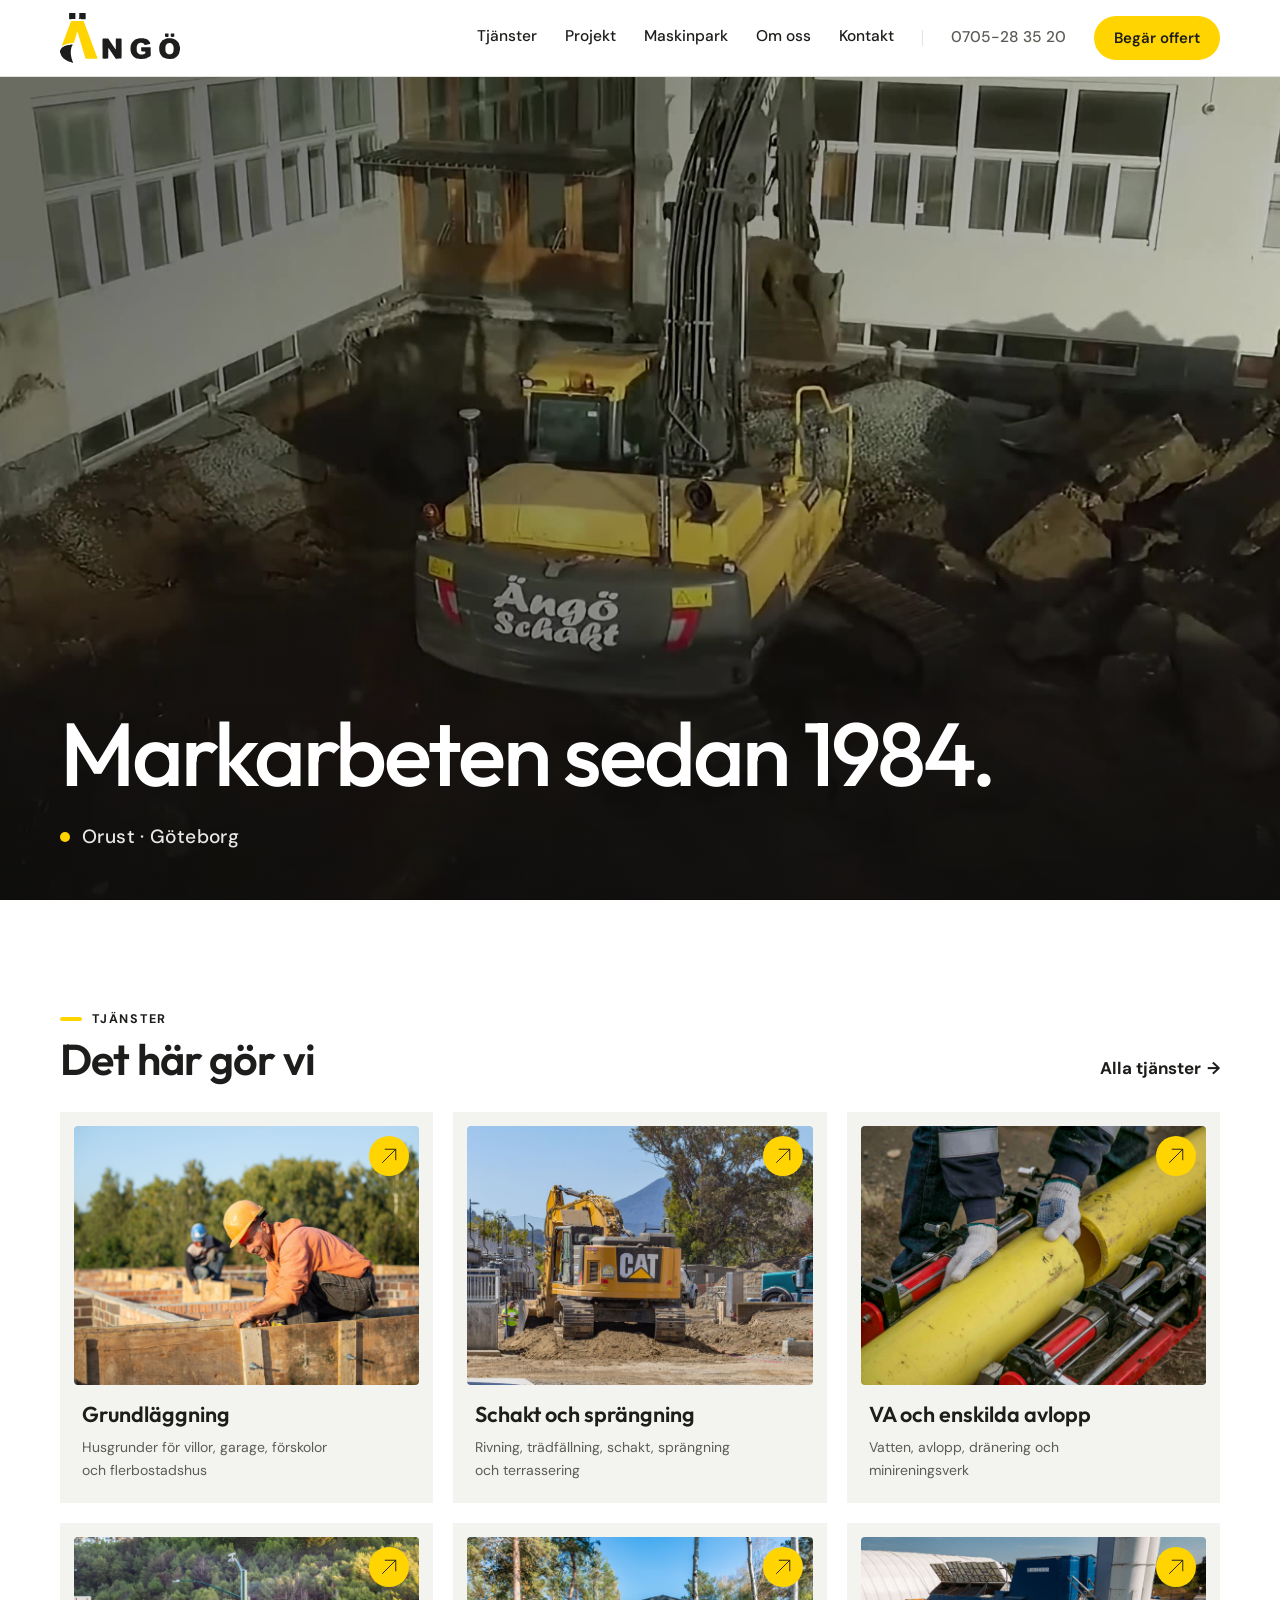
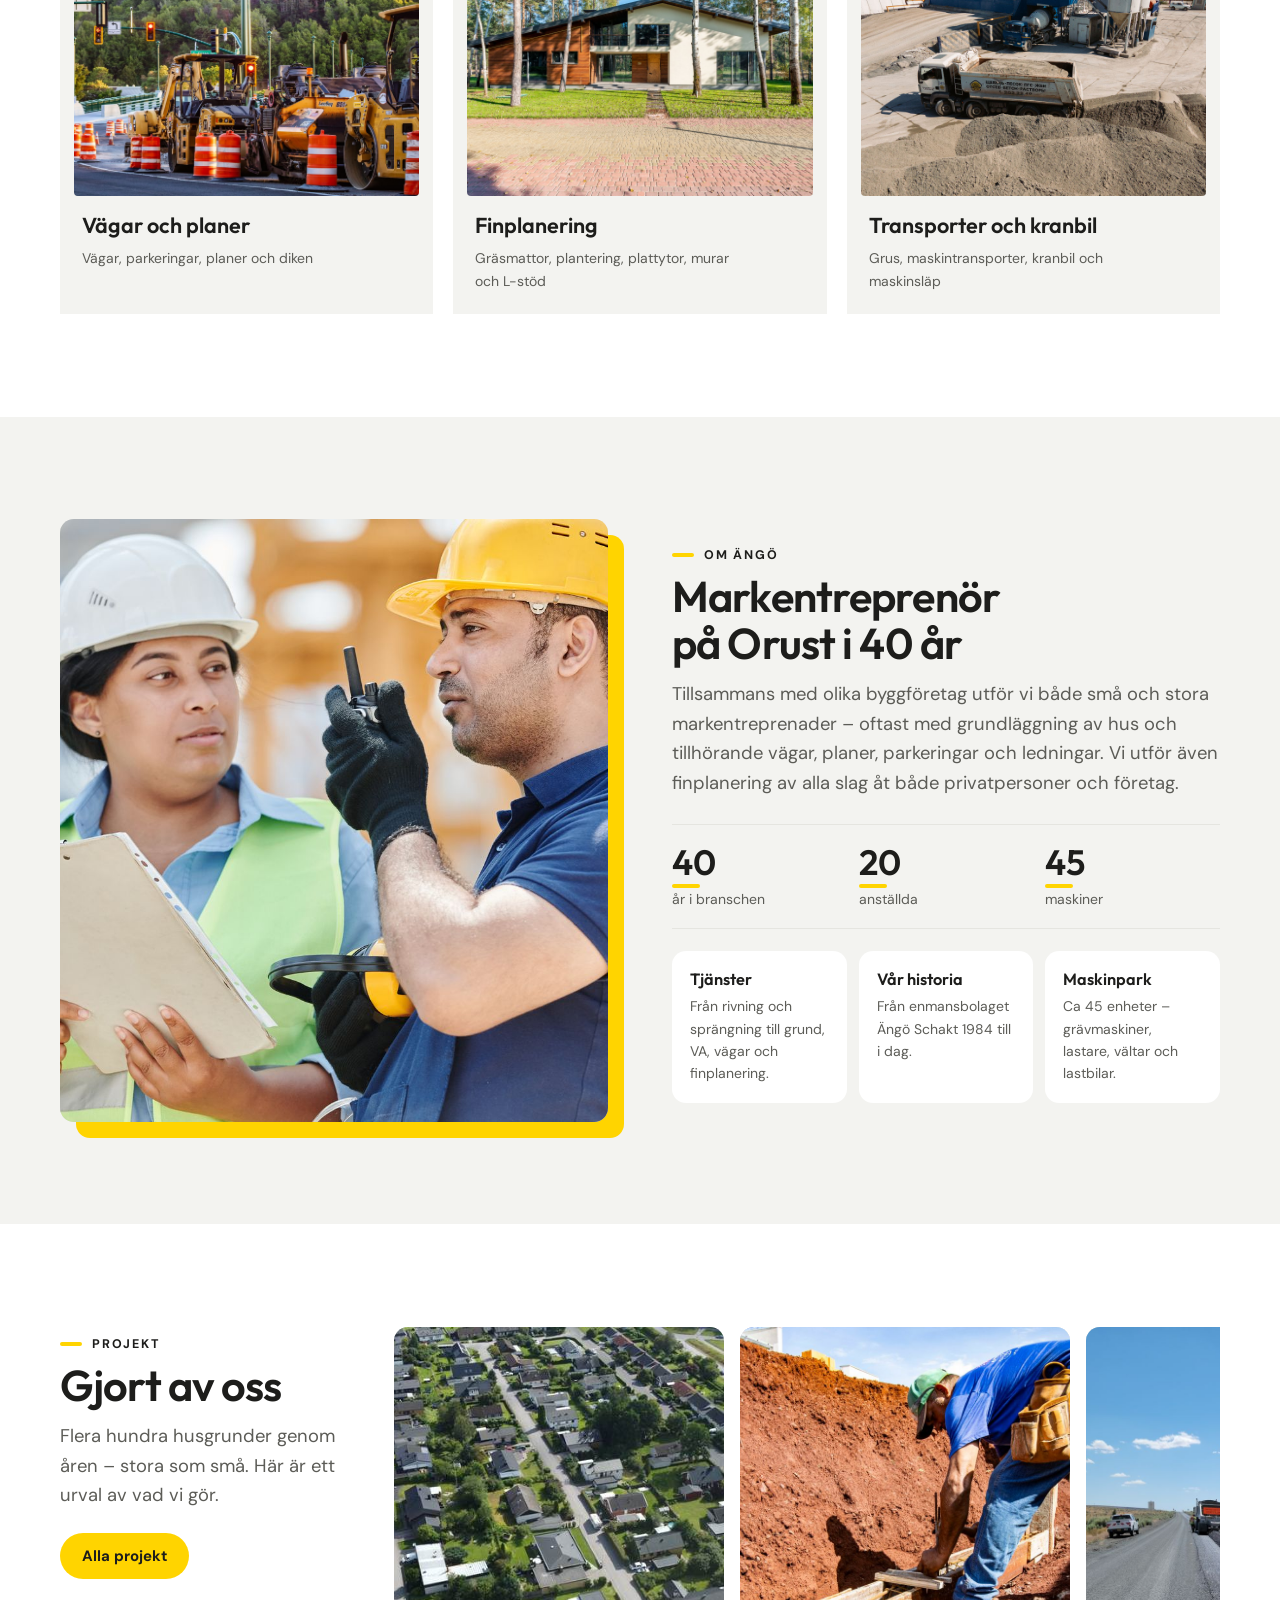
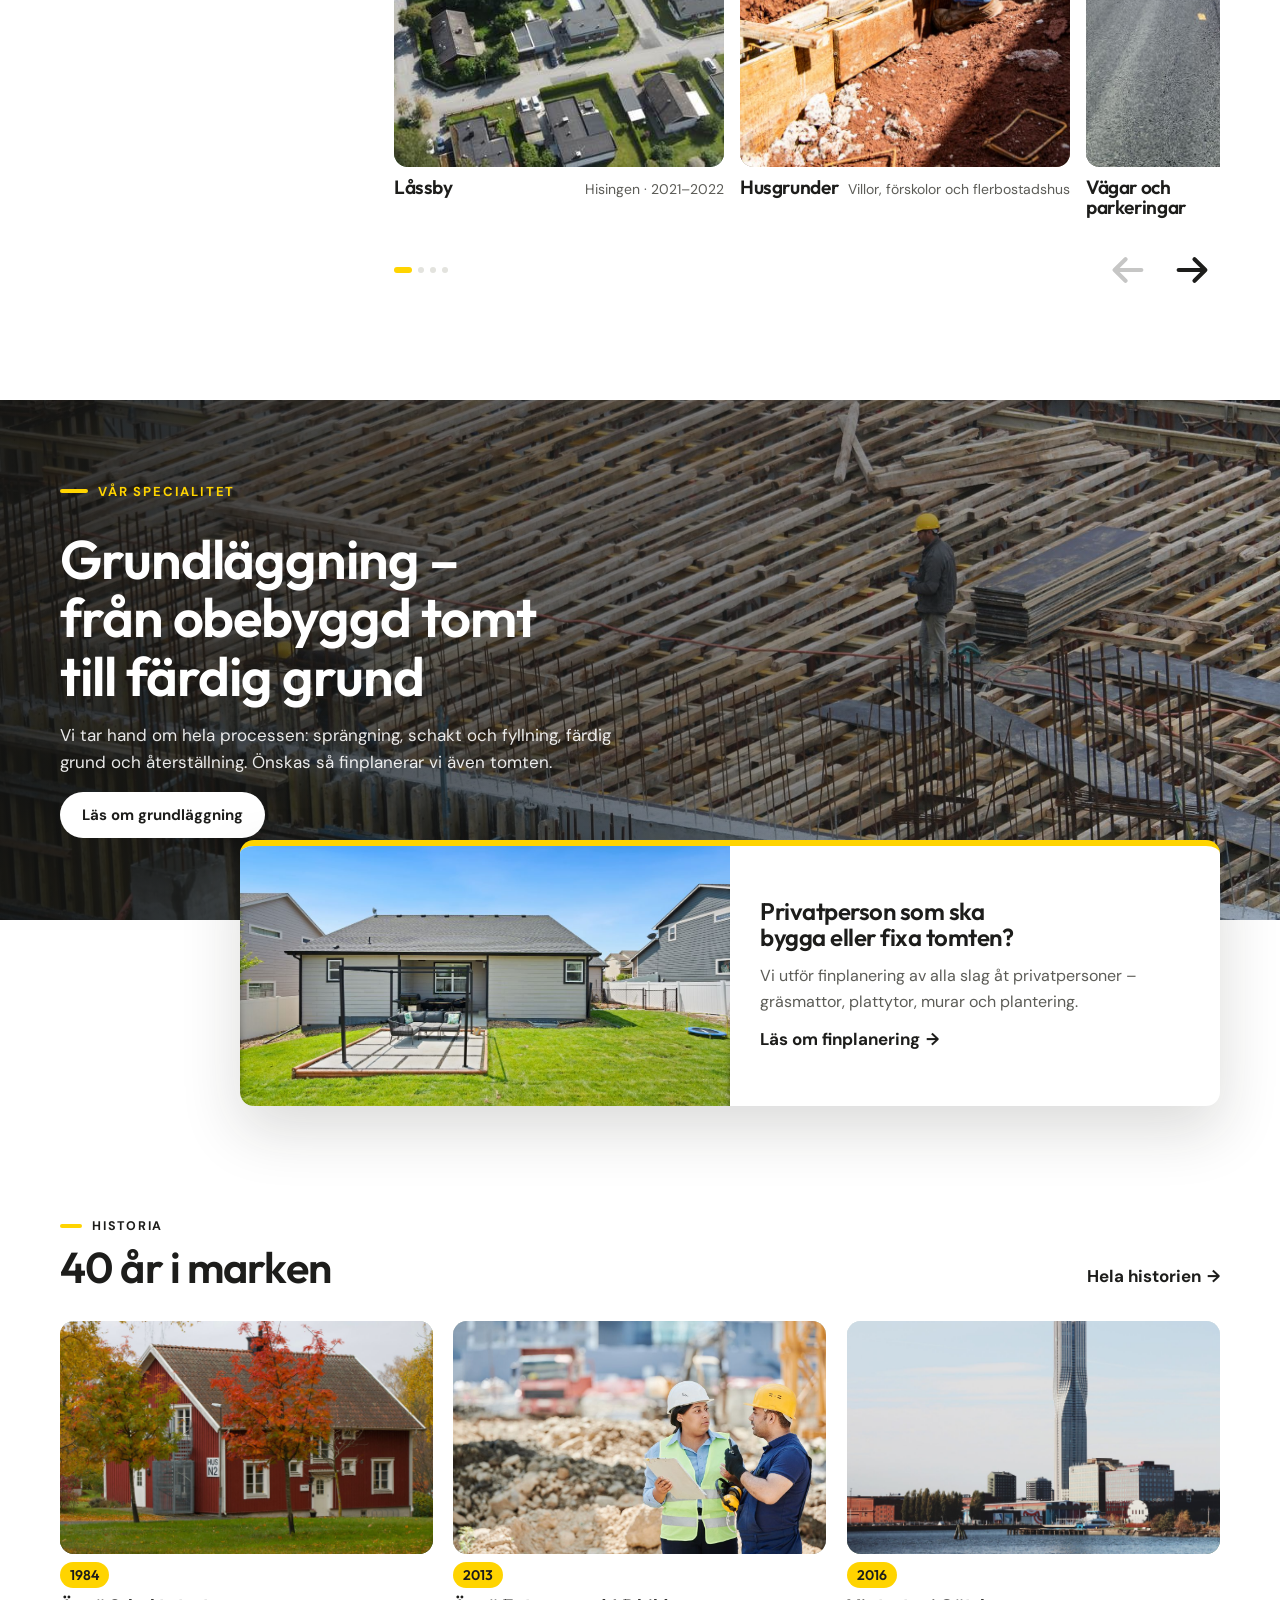
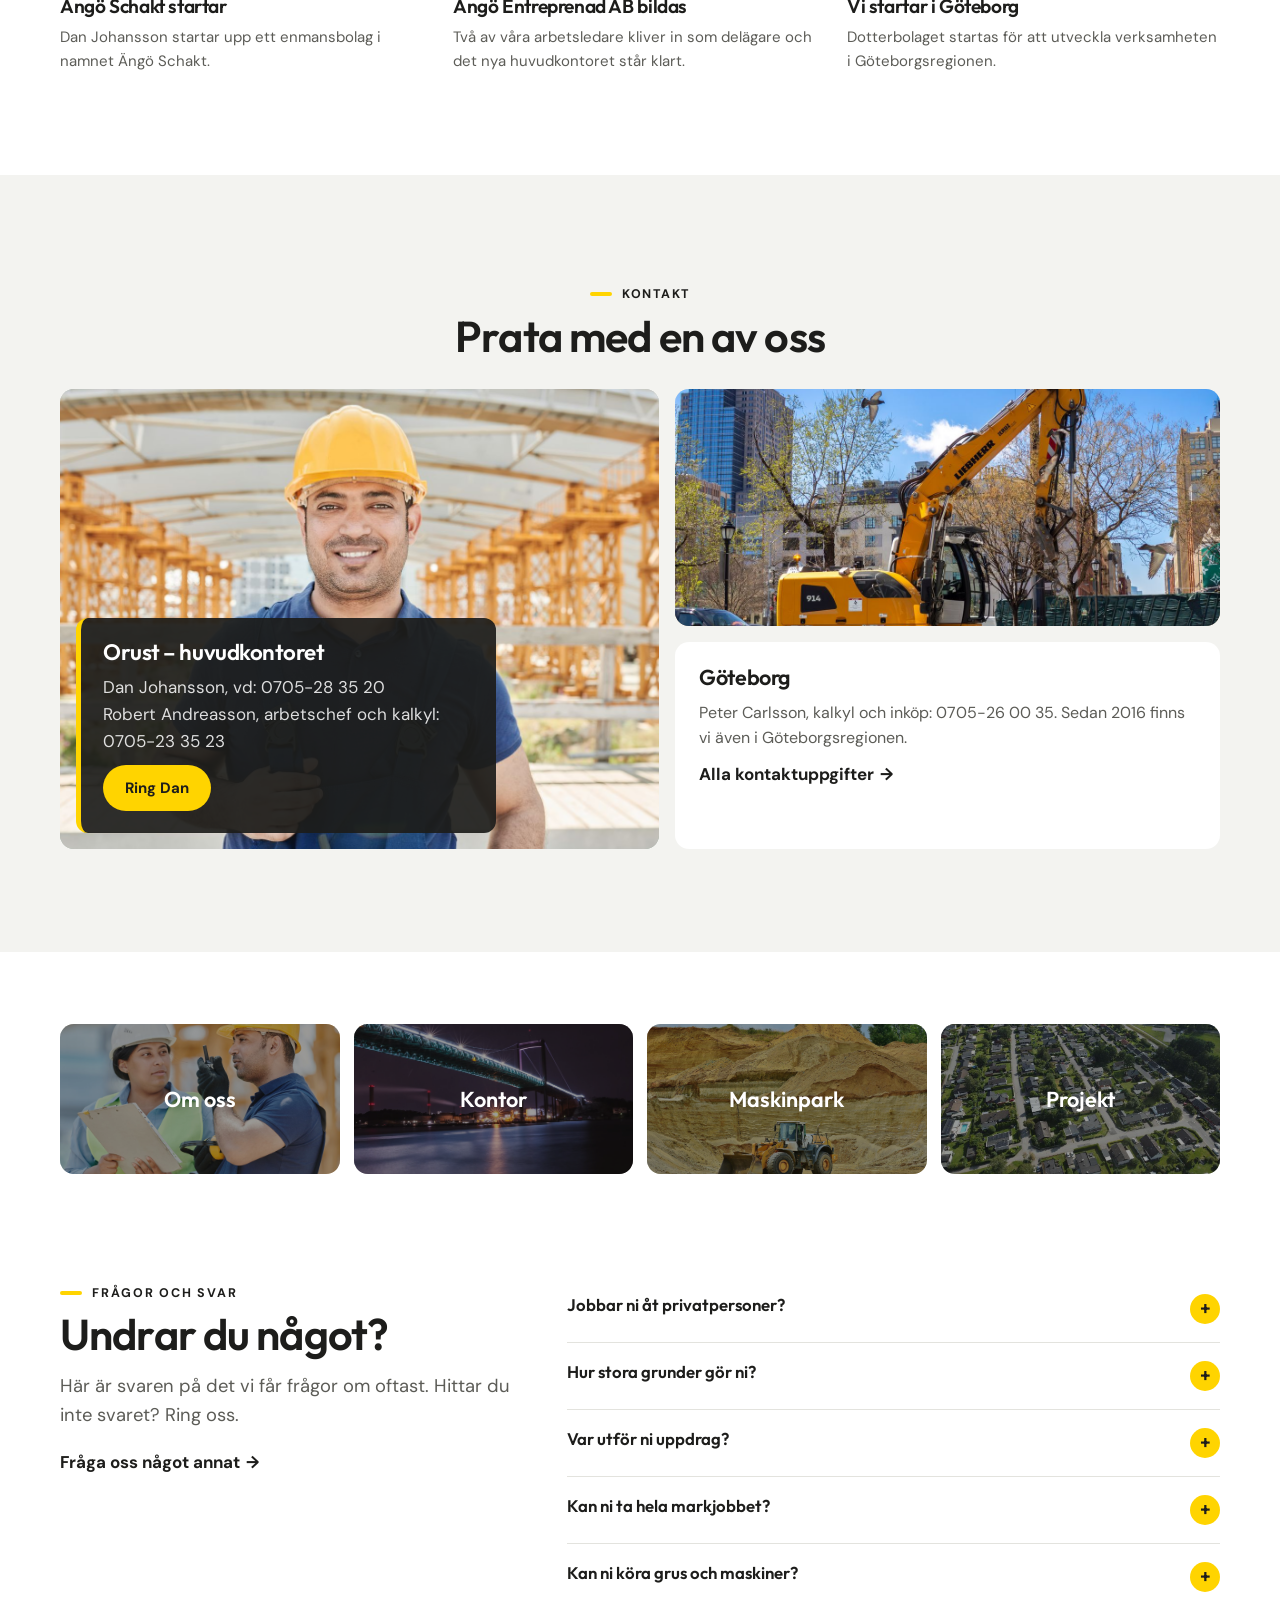
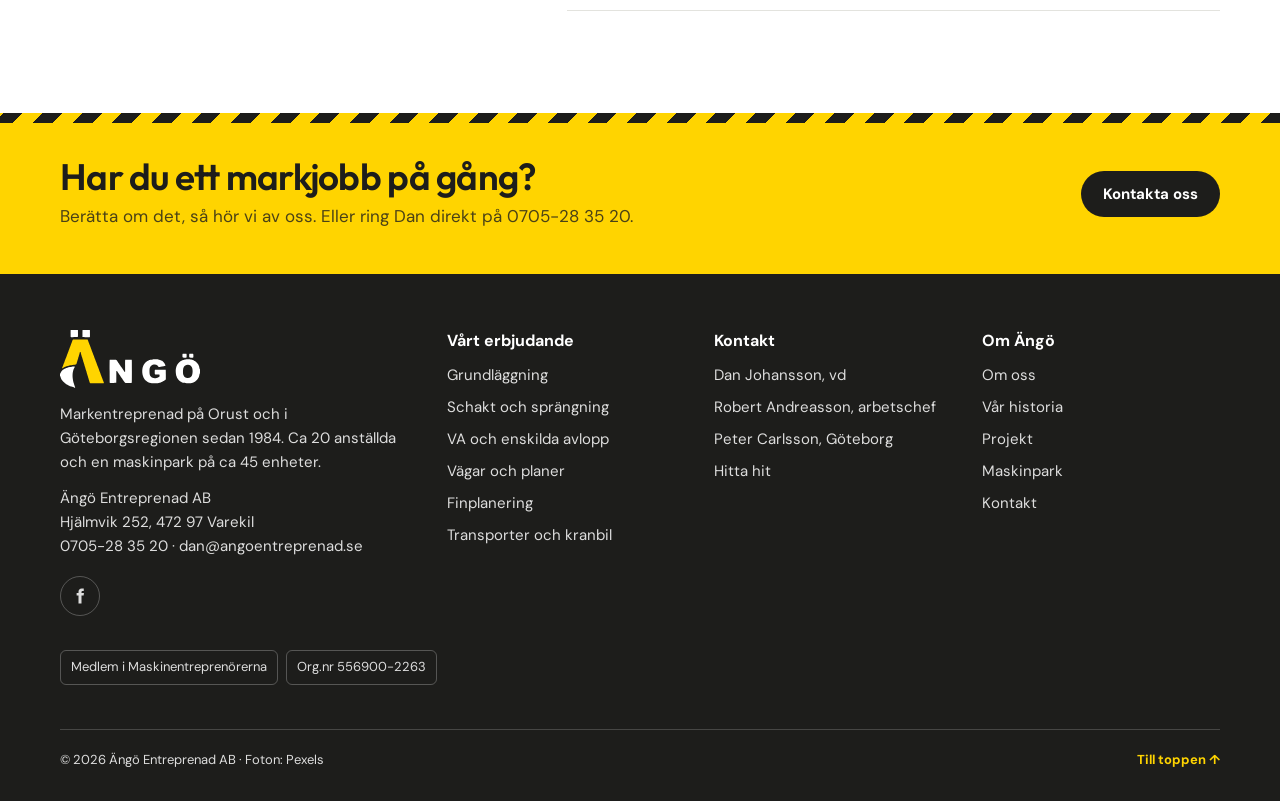
==== commit 4eb1402b: "Redesign the menu: inline links on desktop, calmer overlay on mobile On screens 1080 px and wider th" ====
--- a/docs/index.html
+++ b/docs/index.html
@@ -14,21 +14,21 @@
 <header>
   <div class="in nav">
     <a class="logo" href="index.html" aria-label="Ängö Entreprenad, till toppen"><img src="img/ango-logo.svg" alt="Ängö Entreprenad" width="120" height="50"></a>
+    <nav class="mainnav" aria-label="Huvudmeny"><a href="tjanster.html">Tjänster</a><a href="projekt.html">Projekt</a><a href="maskinpark.html">Maskinpark</a><a href="om-oss.html">Om oss</a><a href="kontakt.html">Kontakt</a></nav>
+    <a class="navphone" href="tel:+46705283520">0705-28 35 20</a>
+    <a class="btn btn-g navcta" href="kontakt.html">Begär offert</a>
     <button class="burger" id="burger" aria-expanded="false" aria-controls="overlay" aria-label="Öppna menyn"><span></span><span></span><span></span></button>
-    <a class="btn btn-g" href="kontakt.html">Kontakta oss</a>
   </div>
 </header>
 <div class="overlay" id="overlay" aria-hidden="true" inert>
   <div class="ov-top"><a class="logo" href="index.html"><img src="img/ango-logo-vit.svg" alt="Ängö Entreprenad" width="120" height="50"></a><button class="ov-close" id="menuClose" type="button" aria-label="Stäng menyn">Stäng <svg viewBox="0 0 20 20" fill="none" stroke="currentColor" stroke-width="2.2" aria-hidden="true"><path d="M4 4l12 12M16 4 4 16"/></svg></button></div>
-  <nav aria-label="Huvudmeny"><ul>
-    <li><a href="tjanster.html">Vårt erbjudande</a></li>
-    <li><a href="projekt.html">Projekt</a></li>
-    <li><a href="maskinpark.html">Maskinpark</a></li>
-    <li><a href="om-oss.html">Om oss</a></li>
-    <li><a href="kontakt.html">Kontakt</a></li>
-  </ul>
-  <div class="ov-sub"><a href="tjanst-grundlaggning.html">Grundläggning</a><a href="tjanst-schakt.html">Schakt och sprängning</a><a href="tjanst-va.html">VA och enskilda avlopp</a><a href="tjanst-vagar.html">Vägar och planer</a><a href="tjanst-finplanering.html">Finplanering</a><a href="tjanst-transporter.html">Transporter och kranbil</a></div>
-  <div class="ov-foot"><span>0705-28 35 20</span><span>dan@angoentreprenad.se</span><span>Hjälmvik 252, 472 97 Varekil</span></div></nav>
+  <nav class="ov-nav" aria-label="Meny">
+    <ul class="ov-main"><li><a href="tjanster.html">Tjänster</a></li><li><a href="projekt.html">Projekt</a></li><li><a href="maskinpark.html">Maskinpark</a></li><li><a href="om-oss.html">Om oss</a></li><li><a href="kontakt.html">Kontakt</a></li></ul>
+    <div class="ov-cols">
+      <div><p class="ov-h">Tjänster</p><ul class="ov-list"><li><a href="tjanst-grundlaggning.html">Grundläggning</a></li><li><a href="tjanst-schakt.html">Schakt och sprängning</a></li><li><a href="tjanst-va.html">VA och enskilda avlopp</a></li><li><a href="tjanst-vagar.html">Vägar och planer</a></li><li><a href="tjanst-finplanering.html">Finplanering</a></li><li><a href="tjanst-transporter.html">Transporter och kranbil</a></li></ul></div>
+      <div><p class="ov-h">Kontakt</p><ul class="ov-list"><li><a href="tel:+46705283520">0705-28 35 20</a></li><li><a href="mailto:dan@angoentreprenad.se">dan@angoentreprenad.se</a></li><li>Hjälmvik 252, 472 97 Varekil</li></ul></div>
+    </div>
+  </nav>
 </div>
 <main id="top">
   <section class="hero hero-video" aria-label="Välkommen">
--- a/docs/assets/site.css
+++ b/docs/assets/site.css
@@ -492,3 +492,34 @@
 @media (max-width:640px){.hero-video .in.hero-copy{flex-direction:column;align-items:flex-start;gap:14px}.hero-place{margin:0}}
 .hero-video .in.hero-copy{flex-direction:column;align-items:flex-start;gap:18px}
 .hero-place{margin:0}
+
+/* Ängö: ny meny */
+.nav{height:76px;gap:28px}
+.mainnav,.navphone{display:none}
+.mainnav{gap:28px;margin-left:auto}
+.mainnav a{font:500 15.5px/1 var(--body);color:var(--ink);text-decoration:none;padding:8px 0;border-bottom:3px solid transparent;transition:border-color .2s}
+.mainnav a:hover{border-color:var(--yellow)}
+.mainnav a[aria-current="page"]{border-color:var(--ink)}
+.navphone{font:500 15.5px/1 var(--body);color:var(--muted);text-decoration:none;font-variant-numeric:tabular-nums;padding-left:28px;border-left:1px solid var(--line)}
+.navphone:hover{color:var(--ink)}
+.nav .navcta{display:inline-flex;height:44px;padding:0 20px;font:600 15px var(--body)}
+@media (min-width:1080px){.mainnav,.navphone{display:flex}.burger{display:none}.nav .navcta{margin-left:0}}
+@media (max-width:1079px){.nav .navcta{margin-left:auto}}
+@media (max-width:560px){.nav .navcta{display:none}.nav{height:68px}}
+
+.overlay{clip-path:none;opacity:0;transition:opacity .35s ease,visibility 0s linear .35s;justify-content:flex-start;padding-top:calc(110px + env(safe-area-inset-top,0px))}
+.overlay.open{clip-path:none;opacity:1;transition:opacity .35s ease}
+.ov-nav{max-width:var(--max);width:100%;margin:0 auto;display:grid;gap:40px}
+.overlay .ov-main{display:grid;gap:0;max-width:none;margin:0}
+.overlay .ov-main li{transform:none;opacity:1;transition:none}
+.overlay .ov-main a{display:block;font:500 clamp(2rem,6vw,3.2rem)/1.1 var(--display);letter-spacing:-.03em;padding:10px 0;border-bottom:1px solid rgb(255 255 255/.12);color:var(--white)}
+.overlay .ov-main a::after{content:none}
+.overlay .ov-main a:hover,.overlay .ov-main a[aria-current="page"]{color:var(--yellow)}
+.ov-cols{display:grid;grid-template-columns:repeat(auto-fit,minmax(220px,1fr));gap:28px}
+.ov-h{margin:0 0 10px;font:500 13px var(--body);color:rgb(255 255 255/.5)}
+.overlay .ov-list{list-style:none;margin:0;padding:0;display:grid;gap:8px;color:rgb(255 255 255/.85);font:400 16px var(--body)}
+.overlay .ov-list li{transform:none;opacity:1}
+.overlay .ov-list a{display:inline;font:inherit;padding:0;border:0;color:inherit;text-decoration:none}
+.overlay .ov-list a::after{content:none}
+.overlay .ov-list a:hover{color:var(--yellow)}
+.ov-close{height:44px;font:500 15px var(--body)}
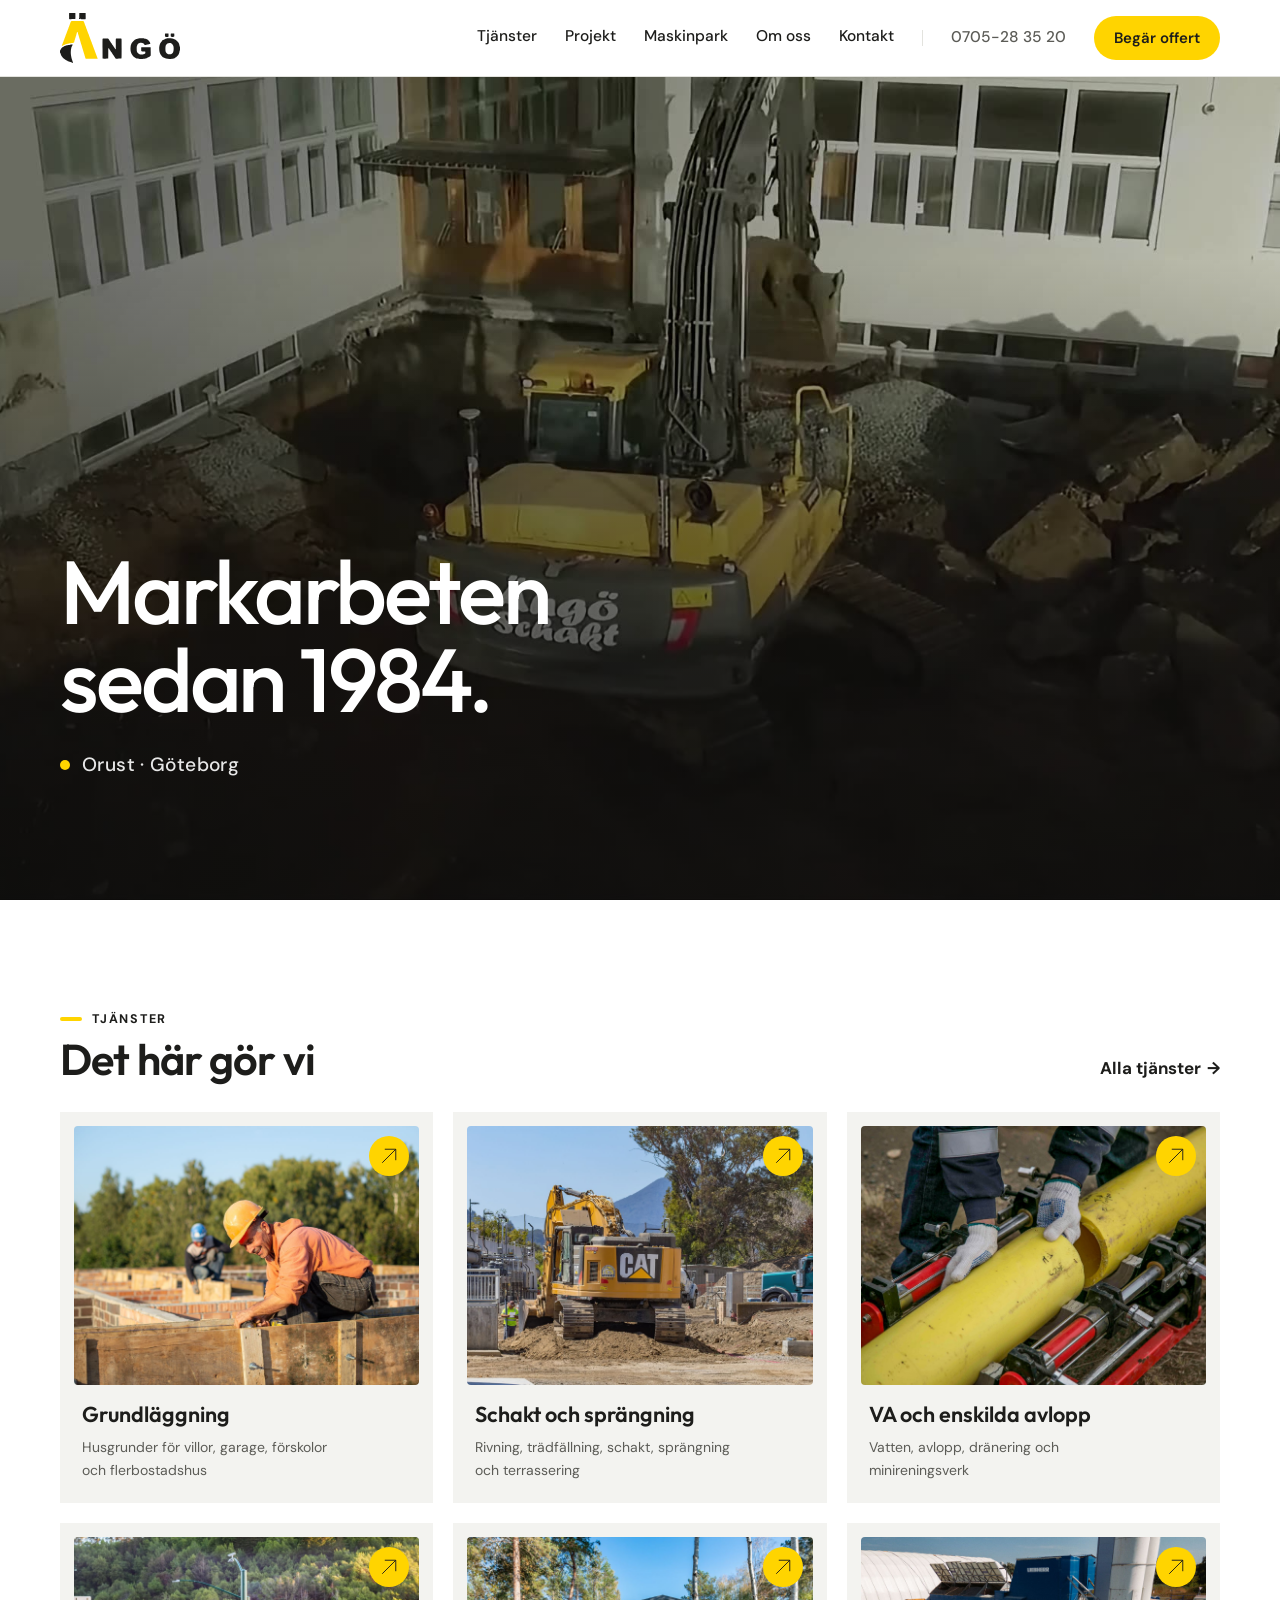
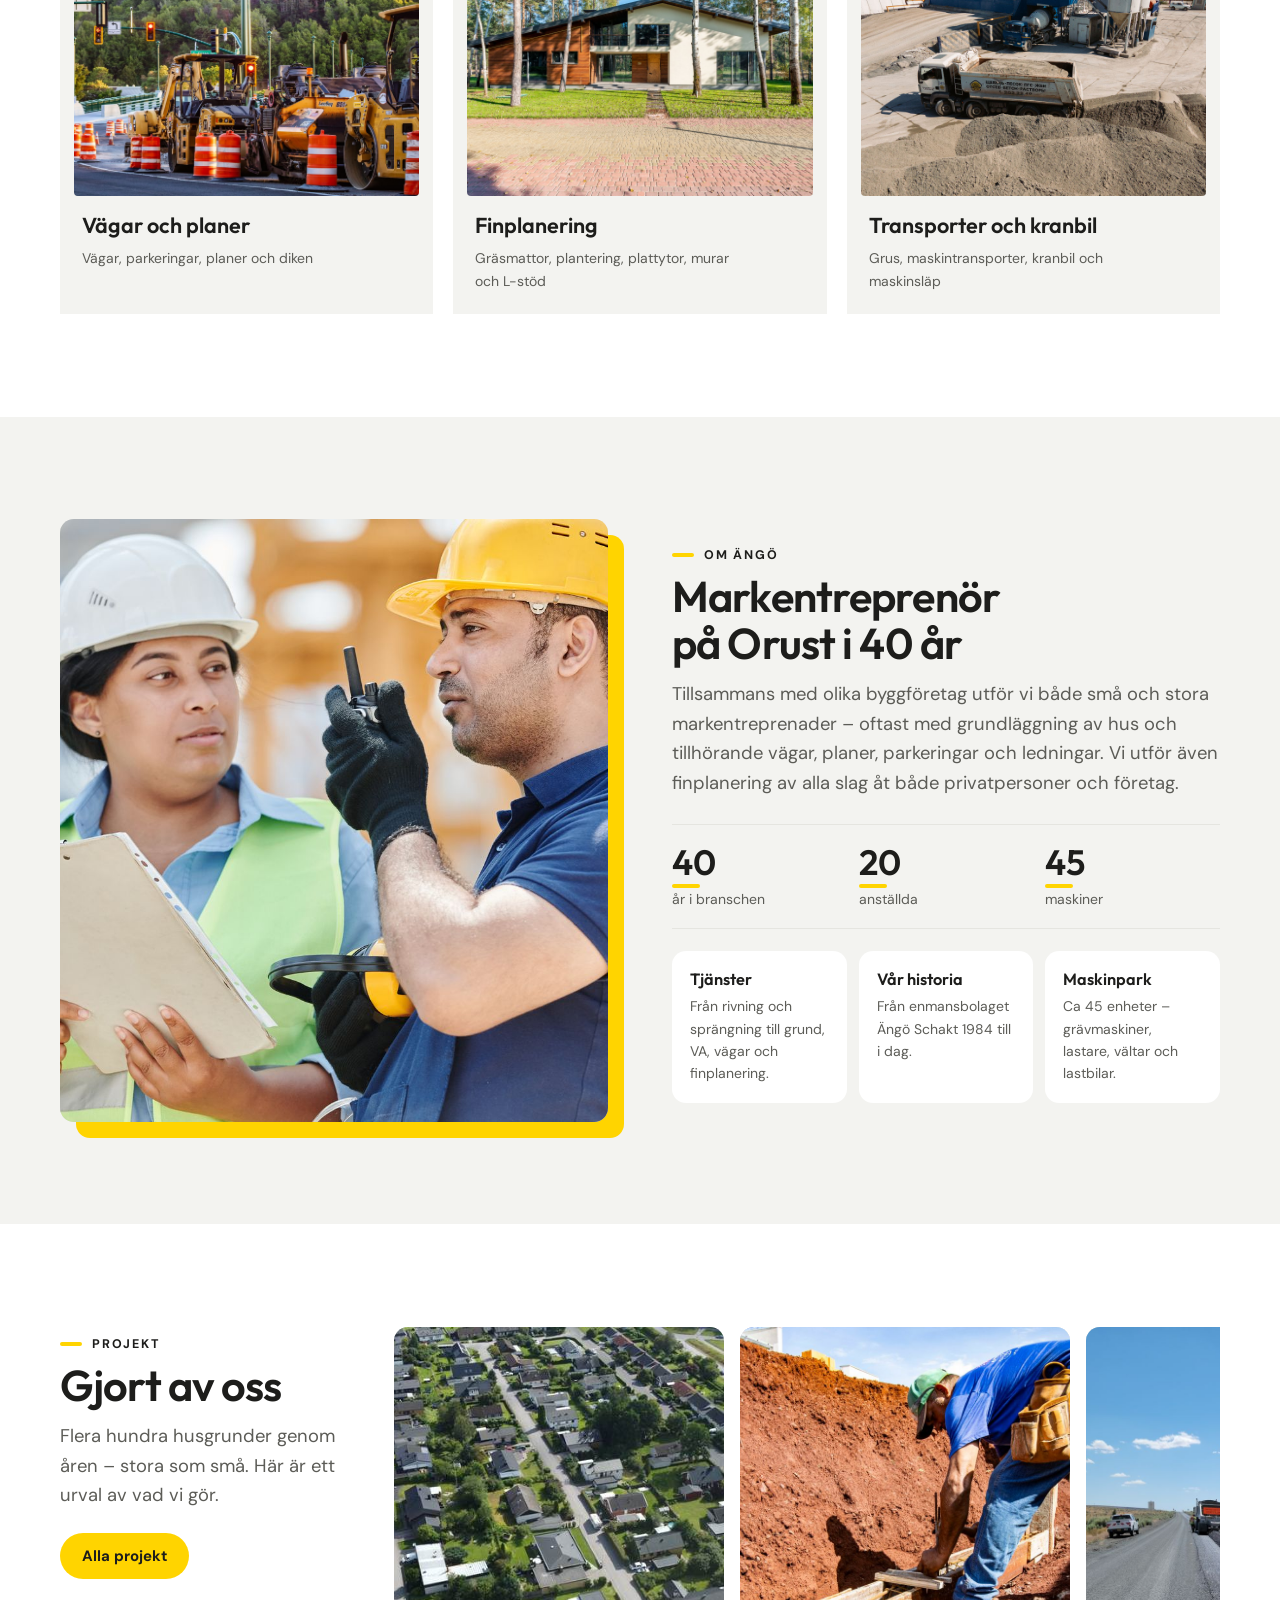
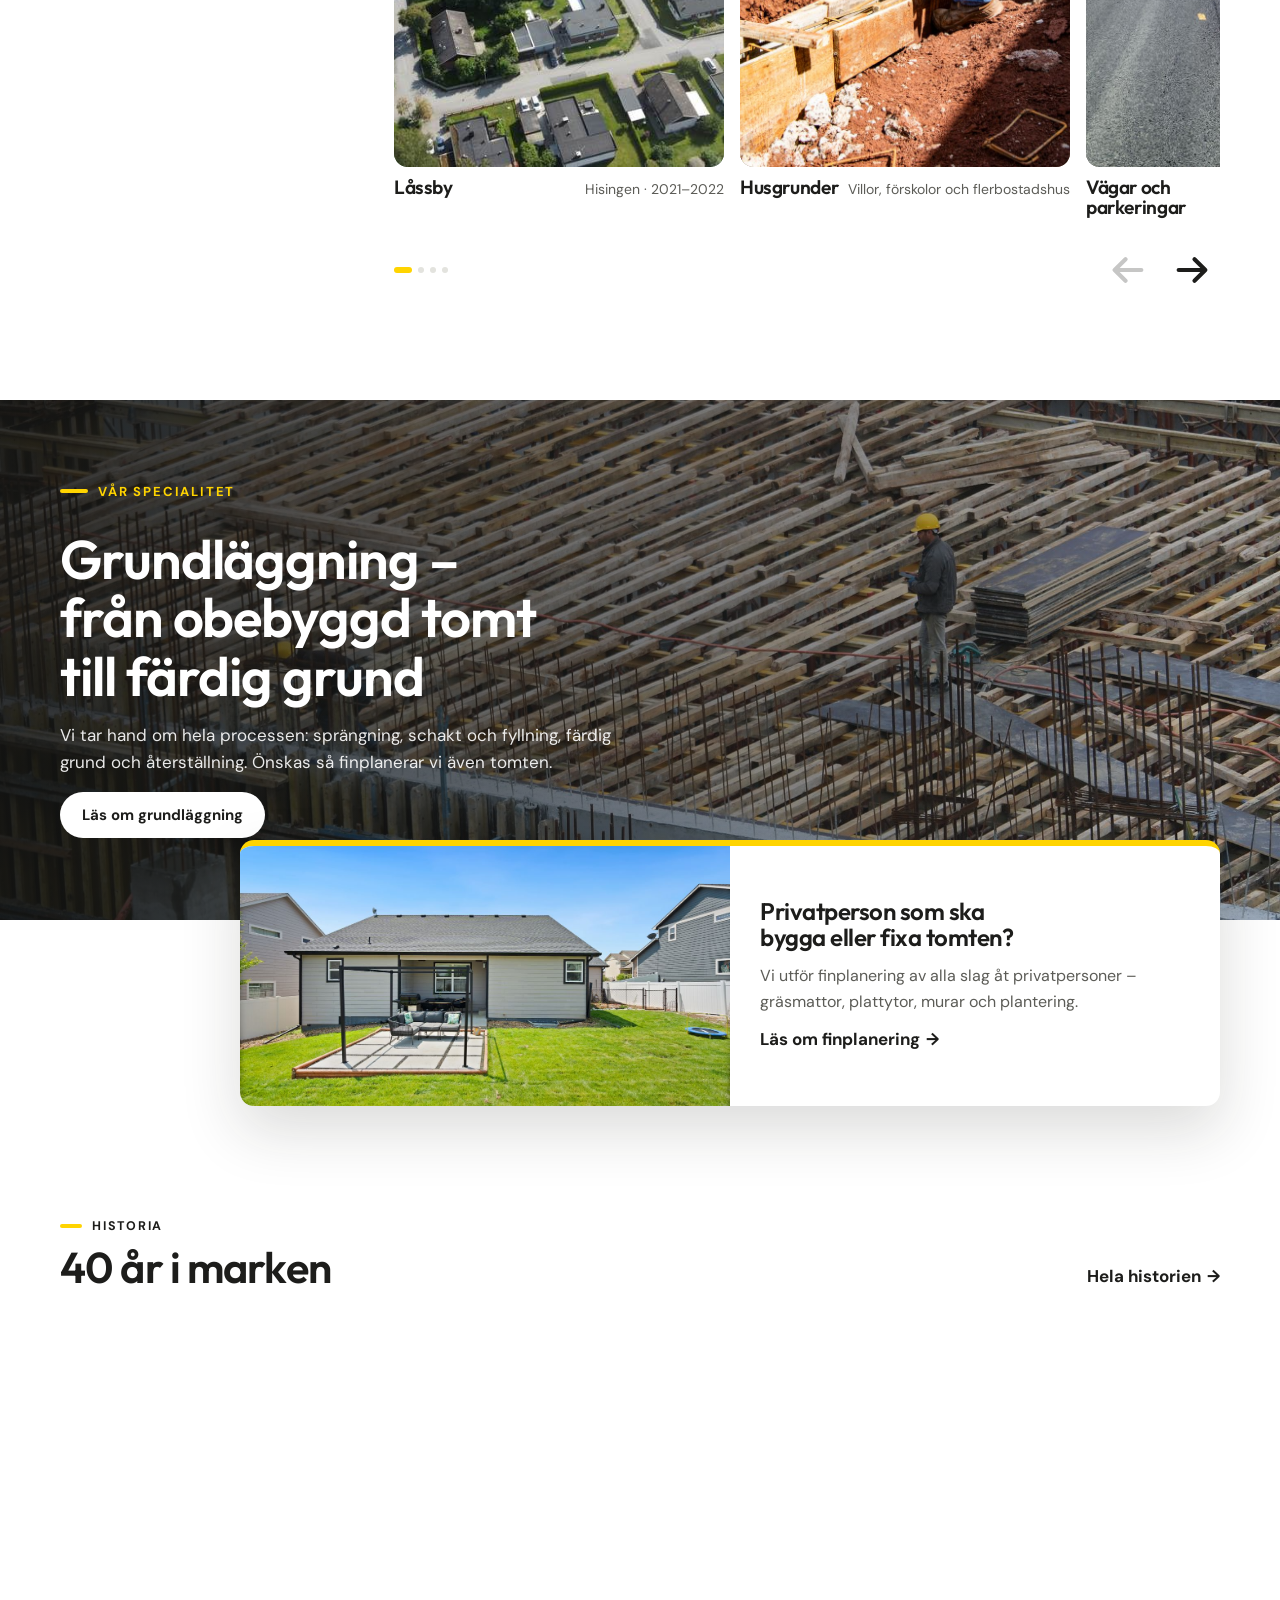
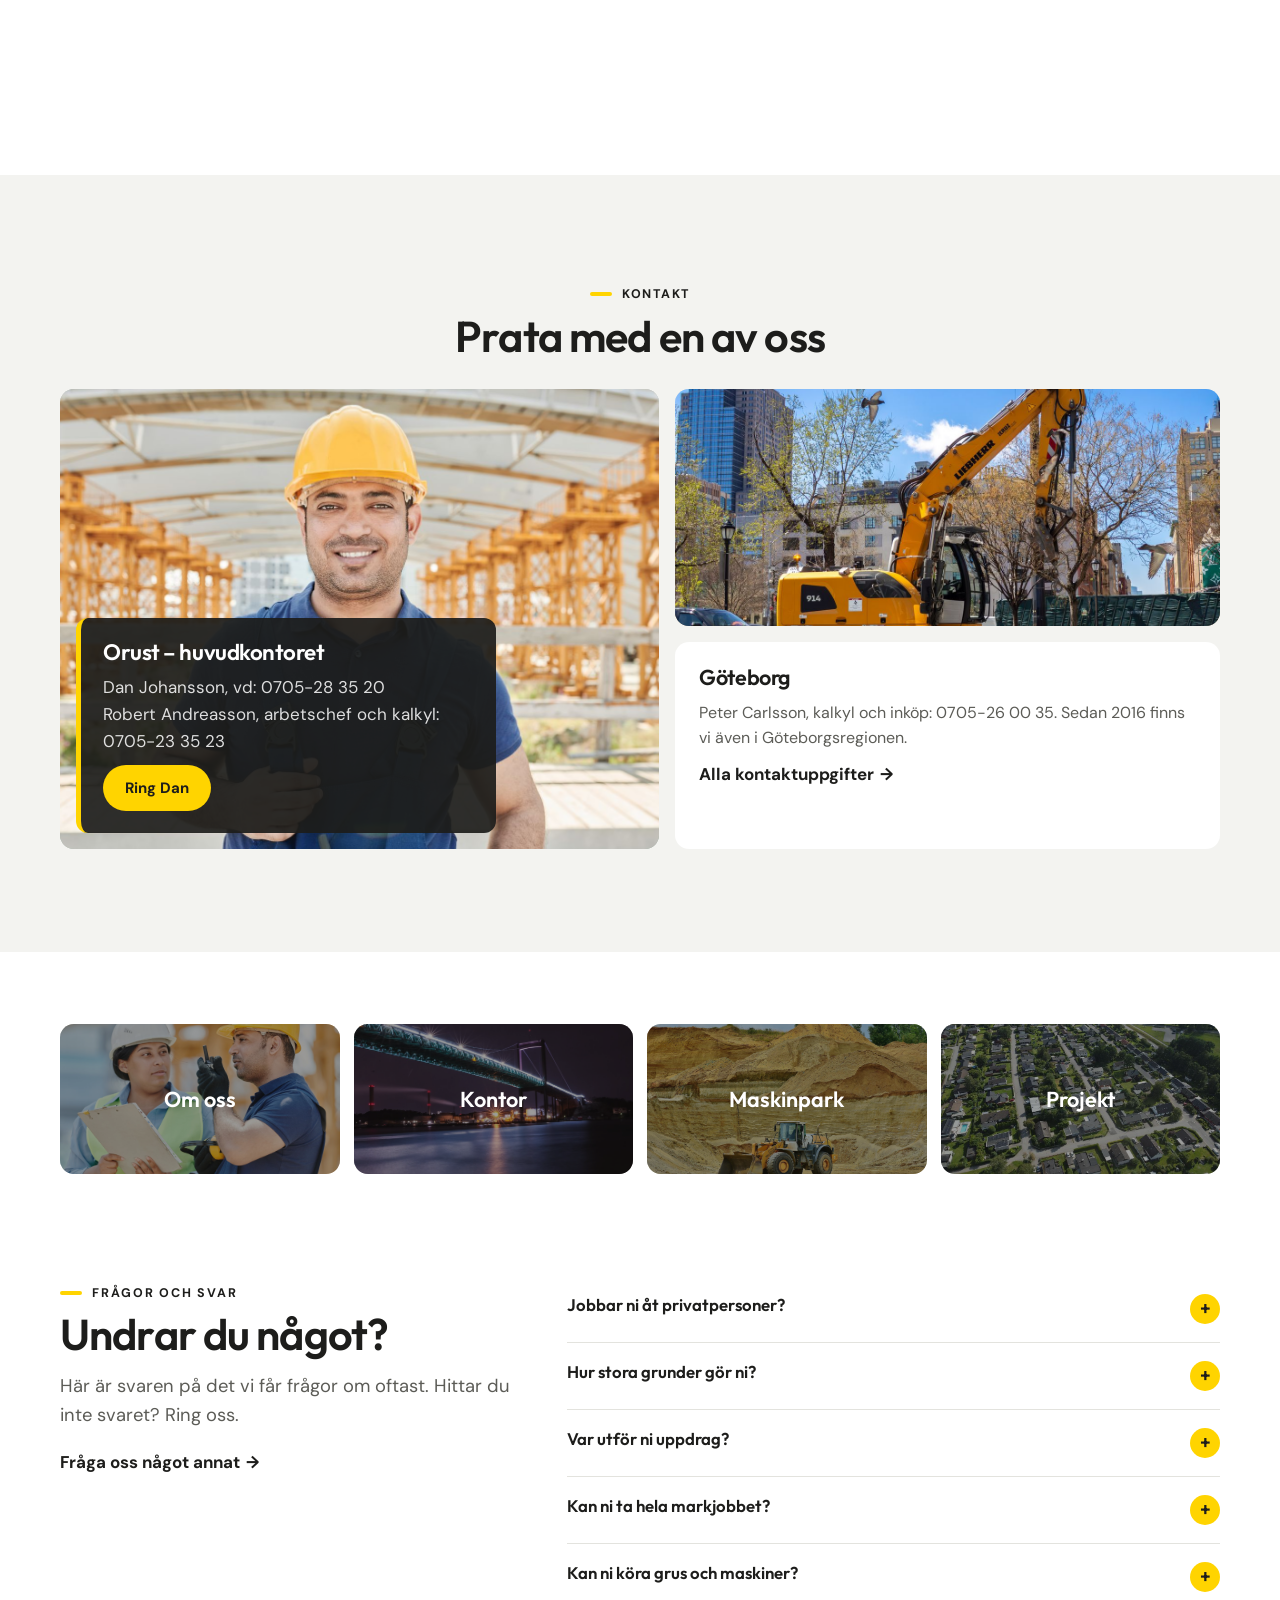
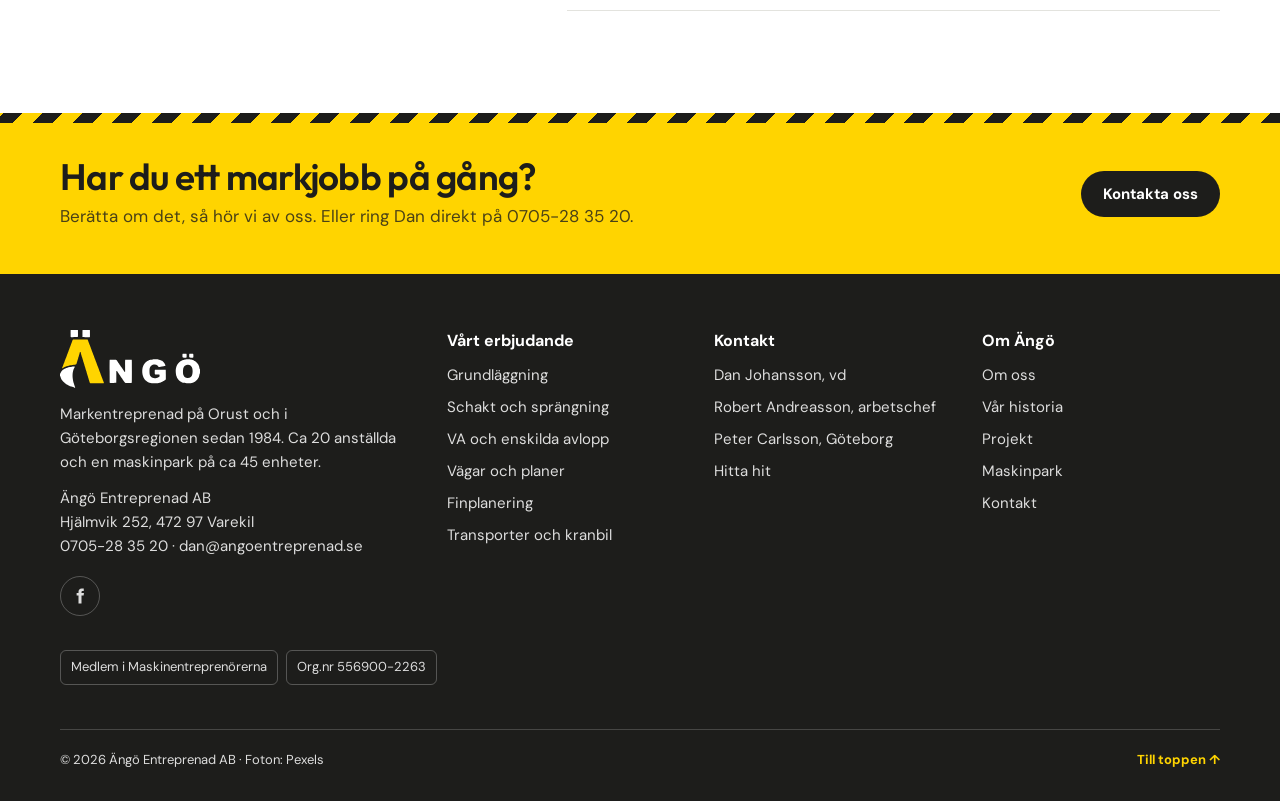
==== commit 35499992: "Set the hero heading on two lines and move it up "Markarbeten / sedan 1984." now breaks onto two lin" ====
--- a/docs/index.html
+++ b/docs/index.html
@@ -34,7 +34,7 @@
   <section class="hero hero-video" aria-label="Välkommen">
     <div class="ph"><video class="photo" autoplay muted loop playsinline preload="auto" poster="img/hero-poster.jpg" aria-hidden="true"><source src="video/hero.mp4" type="video/mp4" media="(min-width: 768px)"><source src="video/hero-mobil.mp4" type="video/mp4"></video></div>
     <div class="in hero-copy">
-      <h1>Markarbeten sedan&nbsp;1984.</h1>
+      <h1>Markarbeten<br>sedan 1984.</h1>
       <p class="hero-place">Orust · Göteborg</p>
     </div>
   </section>
--- a/docs/assets/site.css
+++ b/docs/assets/site.css
@@ -523,3 +523,6 @@
 .overlay .ov-list a::after{content:none}
 .overlay .ov-list a:hover{color:var(--yellow)}
 .ov-close{height:44px;font:500 15px var(--body)}
+.hero-video .in.hero-copy{padding-block:0 clamp(72px,14vh,160px)}
+.hero-video h1{line-height:.98}
+.hero-video .ph::after{background:linear-gradient(0deg,rgb(14 14 13/.75) 0%,rgb(14 14 13/.35) 50%,rgb(14 14 13/0) 78%)}
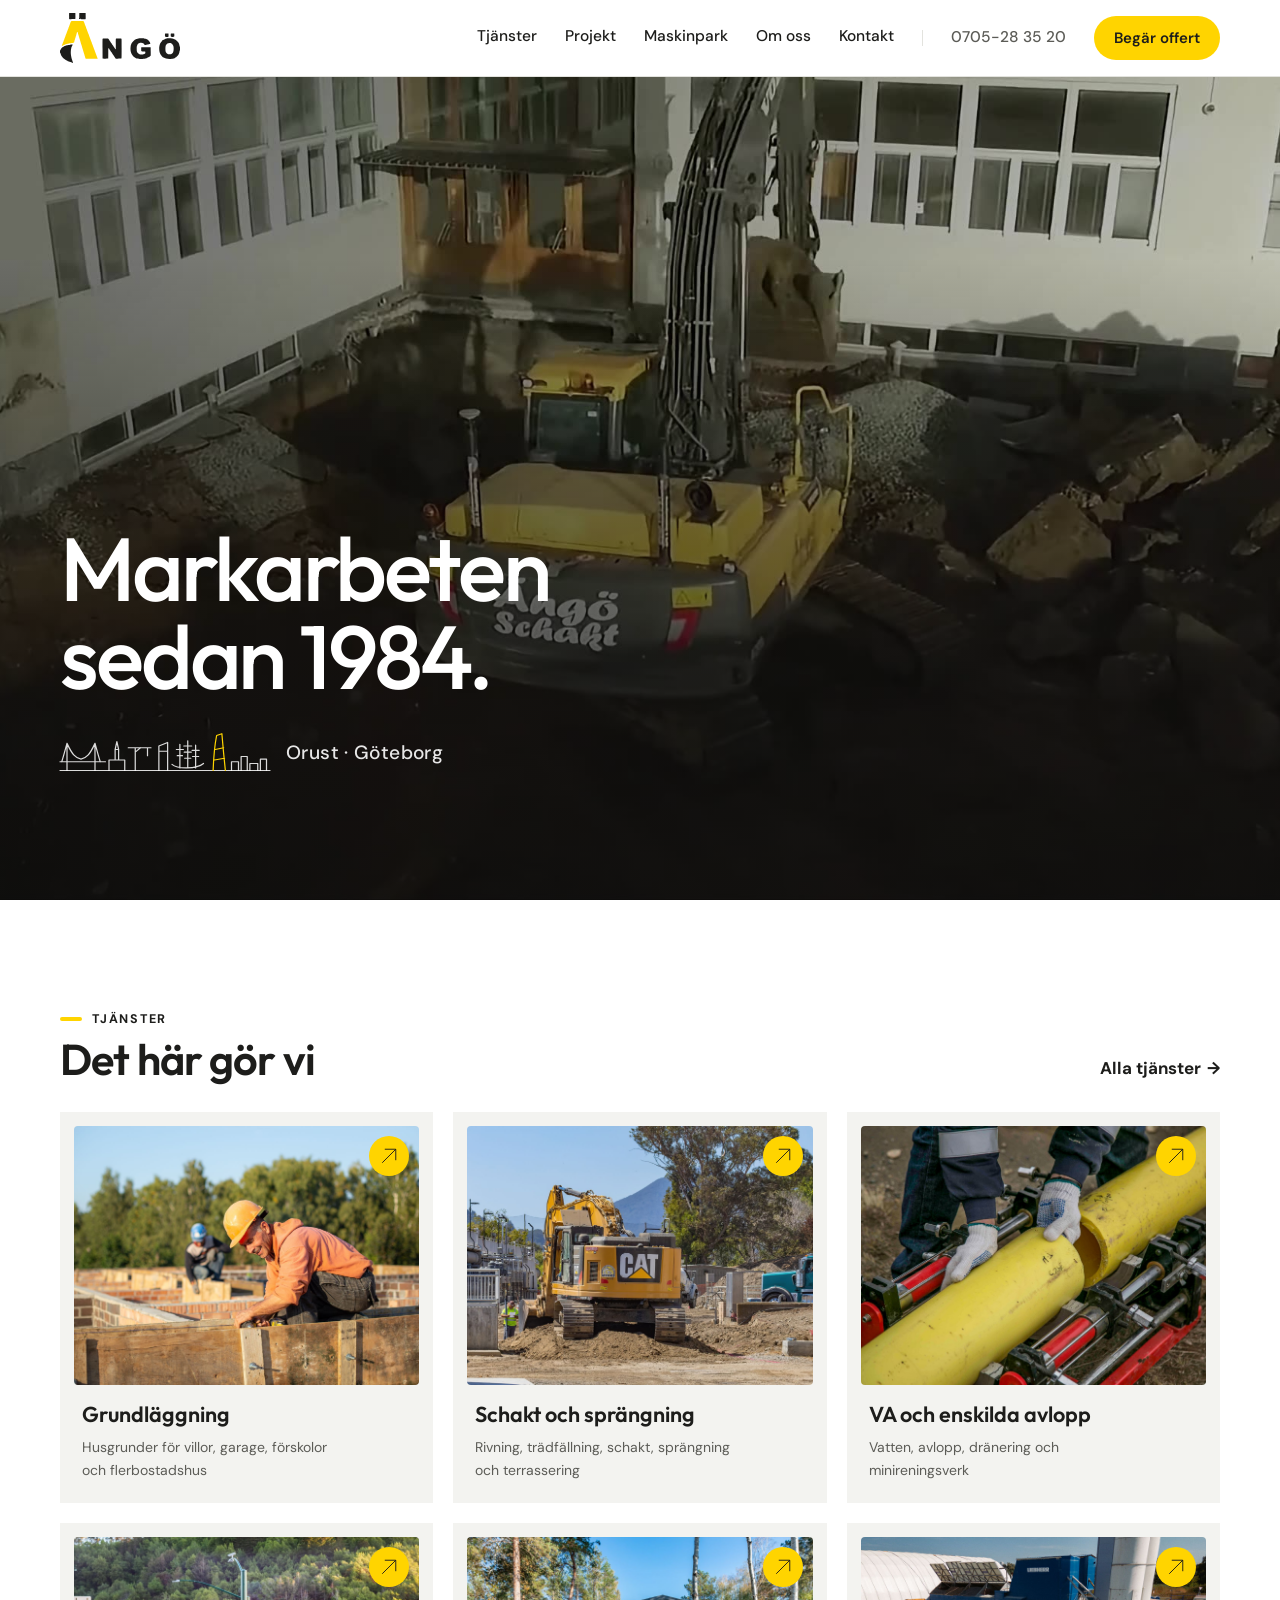
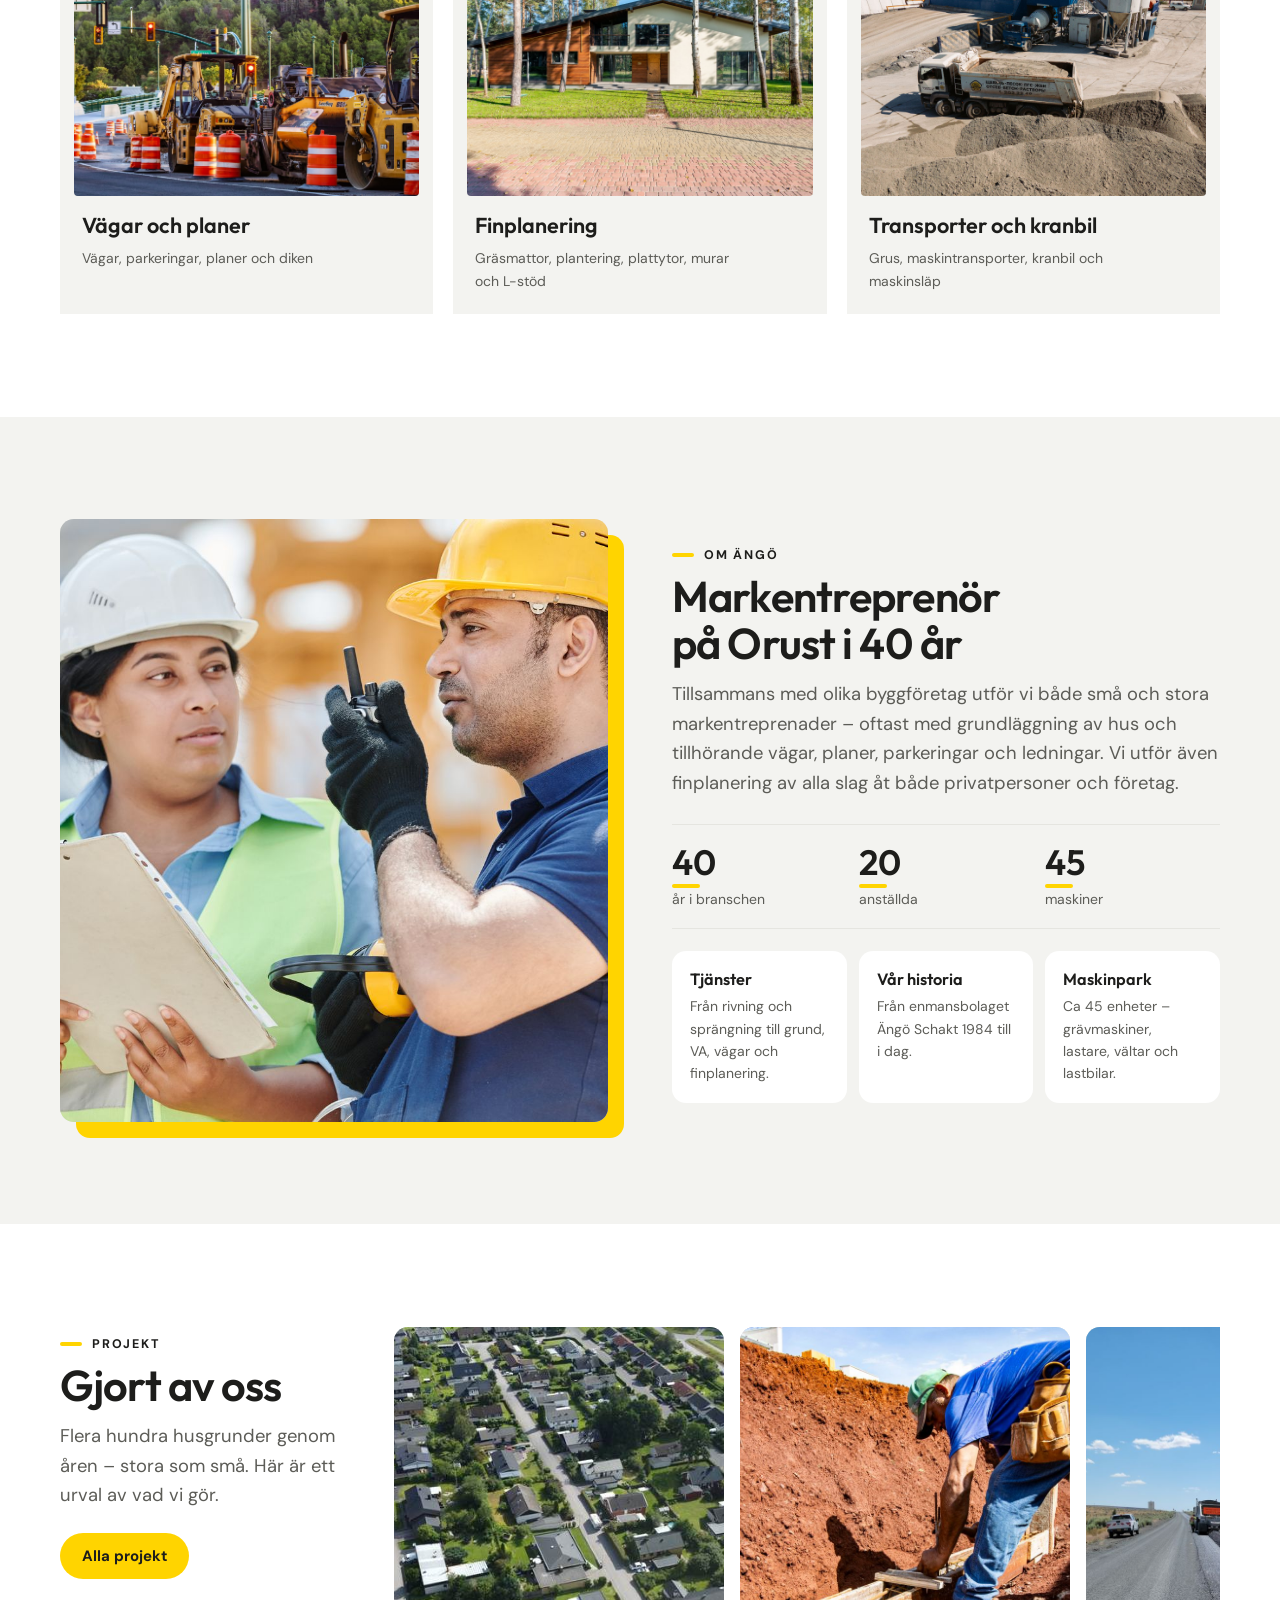
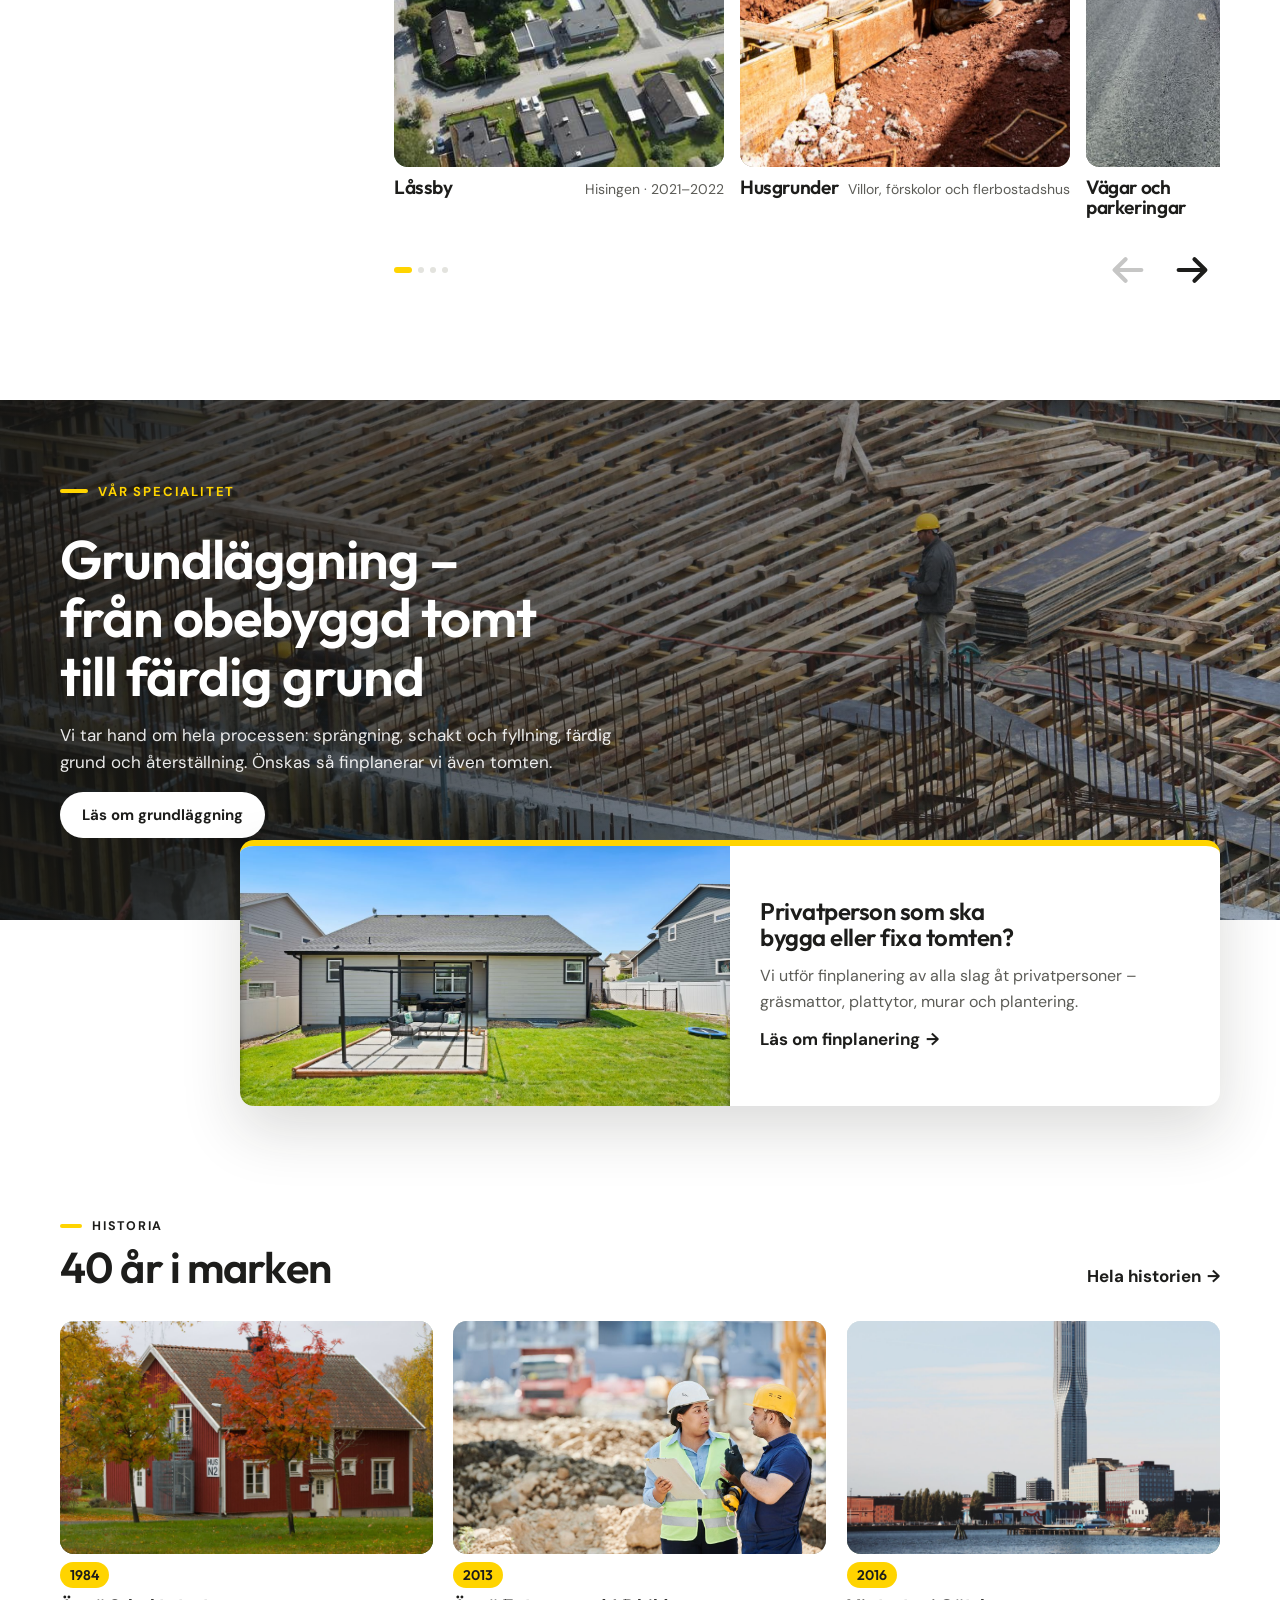
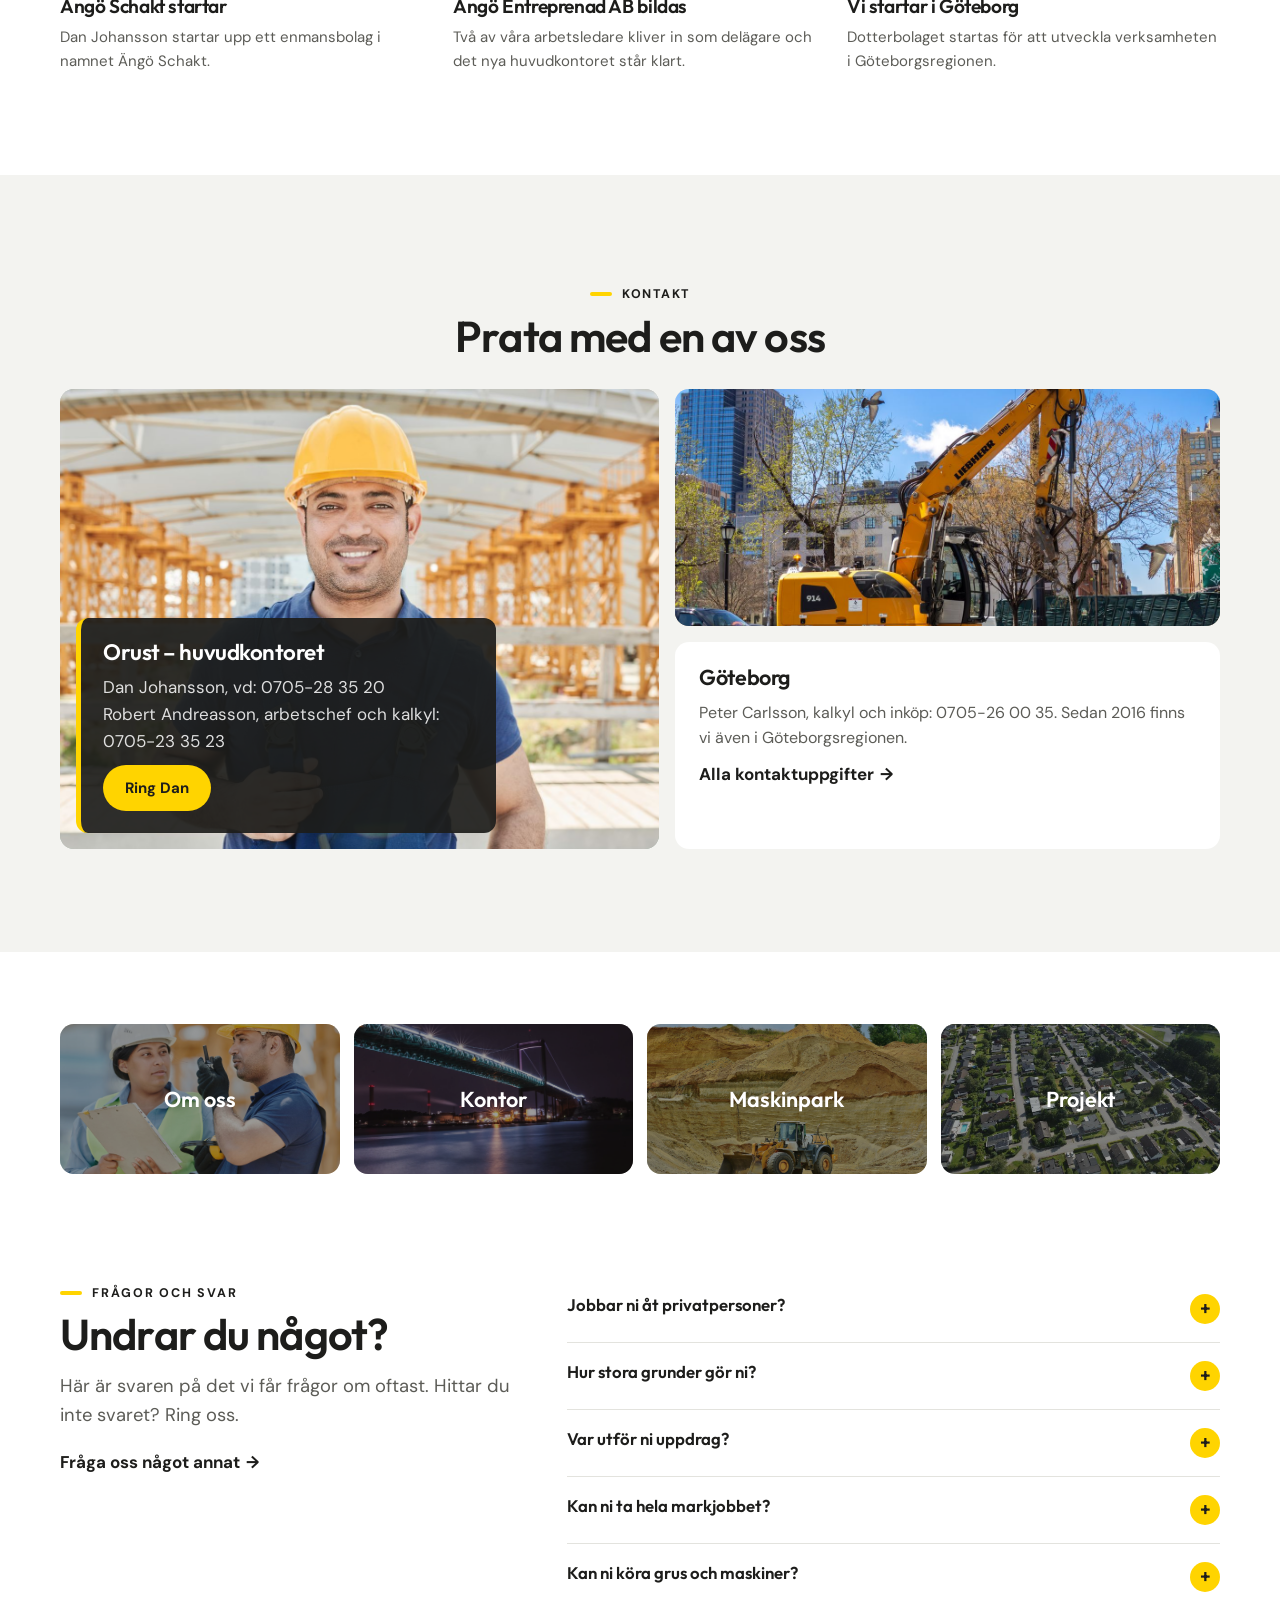
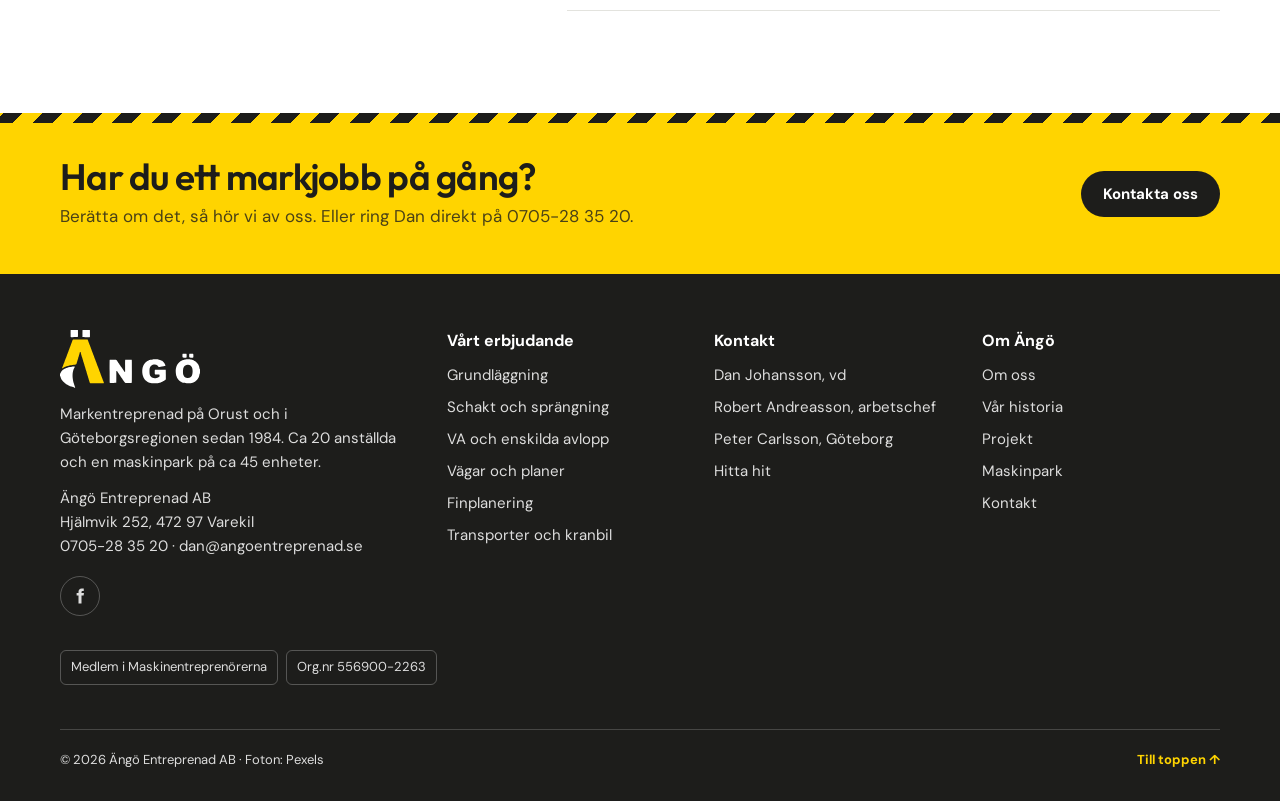
==== commit 0debd94c: "Replace the hero dot with a line-drawn Gothenburg skyline A single-stroke SVG skyline (Älvsborgsbron" ====
--- a/docs/index.html
+++ b/docs/index.html
@@ -35,7 +35,16 @@
     <div class="ph"><video class="photo" autoplay muted loop playsinline preload="auto" poster="img/hero-poster.jpg" aria-hidden="true"><source src="video/hero.mp4" type="video/mp4" media="(min-width: 768px)"><source src="video/hero-mobil.mp4" type="video/mp4"></video></div>
     <div class="in hero-copy">
       <h1>Markarbeten<br>sedan 1984.</h1>
-      <p class="hero-place">Orust · Göteborg</p>
+      <p class="hero-place"><svg class="skyline" viewBox="0 0 240 48" fill="none" aria-hidden="true">
+        <path pathLength="1" d="M0 44H240"/>
+        <path pathLength="1" d="M0 34H52M8 44V13M40 44V13M8 13C14 26 18 30 24 31C30 30 34 26 40 13M2 34C4 28 6 20 8 13M46 34C44 28 42 20 40 13"/>
+        <path pathLength="1" d="M56 44V32H74V44M63 32V20H67V32M63 20L65 11L67 20"/>
+        <path pathLength="1" d="M86 44V18M78 18H104M86 23L92 18M100 18V27"/>
+        <path pathLength="1" d="M113 44V16L123 12V44M113 22H123"/>
+        <path pathLength="1" d="M128 37C134 42.5 156 42.5 164 36M137 41V14M146 41V10M155 41V15M133 20H141M134 27H140M141.5 16H150.5M142 23H150M142.5 30H149.5M151 21H159M151.5 28H158.5"/>
+        <path pathLength="1" d="M175 44C175.5 30 177 14 179 4L185 2C186 14 187.5 30 189 44M177.5 20L187 18M176.5 32L188 30"/>
+        <path pathLength="1" d="M196 44V34H204V44M207 44V28H214V44M217 44V36H226V44M229 44V31H236V44"/>
+      </svg><span>Orust · Göteborg</span></p>
     </div>
   </section>
 
--- a/docs/assets/site.css
+++ b/docs/assets/site.css
@@ -526,3 +526,20 @@
 .hero-video .in.hero-copy{padding-block:0 clamp(72px,14vh,160px)}
 .hero-video h1{line-height:.98}
 .hero-video .ph::after{background:linear-gradient(0deg,rgb(14 14 13/.75) 0%,rgb(14 14 13/.35) 50%,rgb(14 14 13/0) 78%)}
+/* Göteborgssiluett i heron */
+.hero-place::before{content:none}
+.hero-place{gap:16px}
+.skyline{width:210px;height:42px;flex:none;stroke:rgb(255 255 255/.85);stroke-width:1.4;stroke-linecap:round;stroke-linejoin:round;overflow:visible}
+.skyline path:nth-child(7){stroke:var(--yellow)}
+@media (prefers-reduced-motion:no-preference){
+  .skyline path{stroke-dasharray:1;stroke-dashoffset:1;animation:draw 2.4s cubic-bezier(.65,0,.35,1) forwards}
+  .skyline path:nth-child(2){animation-delay:.15s}
+  .skyline path:nth-child(3){animation-delay:.3s}
+  .skyline path:nth-child(4){animation-delay:.45s}
+  .skyline path:nth-child(5){animation-delay:.6s}
+  .skyline path:nth-child(6){animation-delay:.75s}
+  .skyline path:nth-child(7){animation-delay:.9s}
+  .skyline path:nth-child(8){animation-delay:1.05s}
+}
+@keyframes draw{to{stroke-dashoffset:0}}
+@media (max-width:640px){.skyline{width:150px;height:30px}}
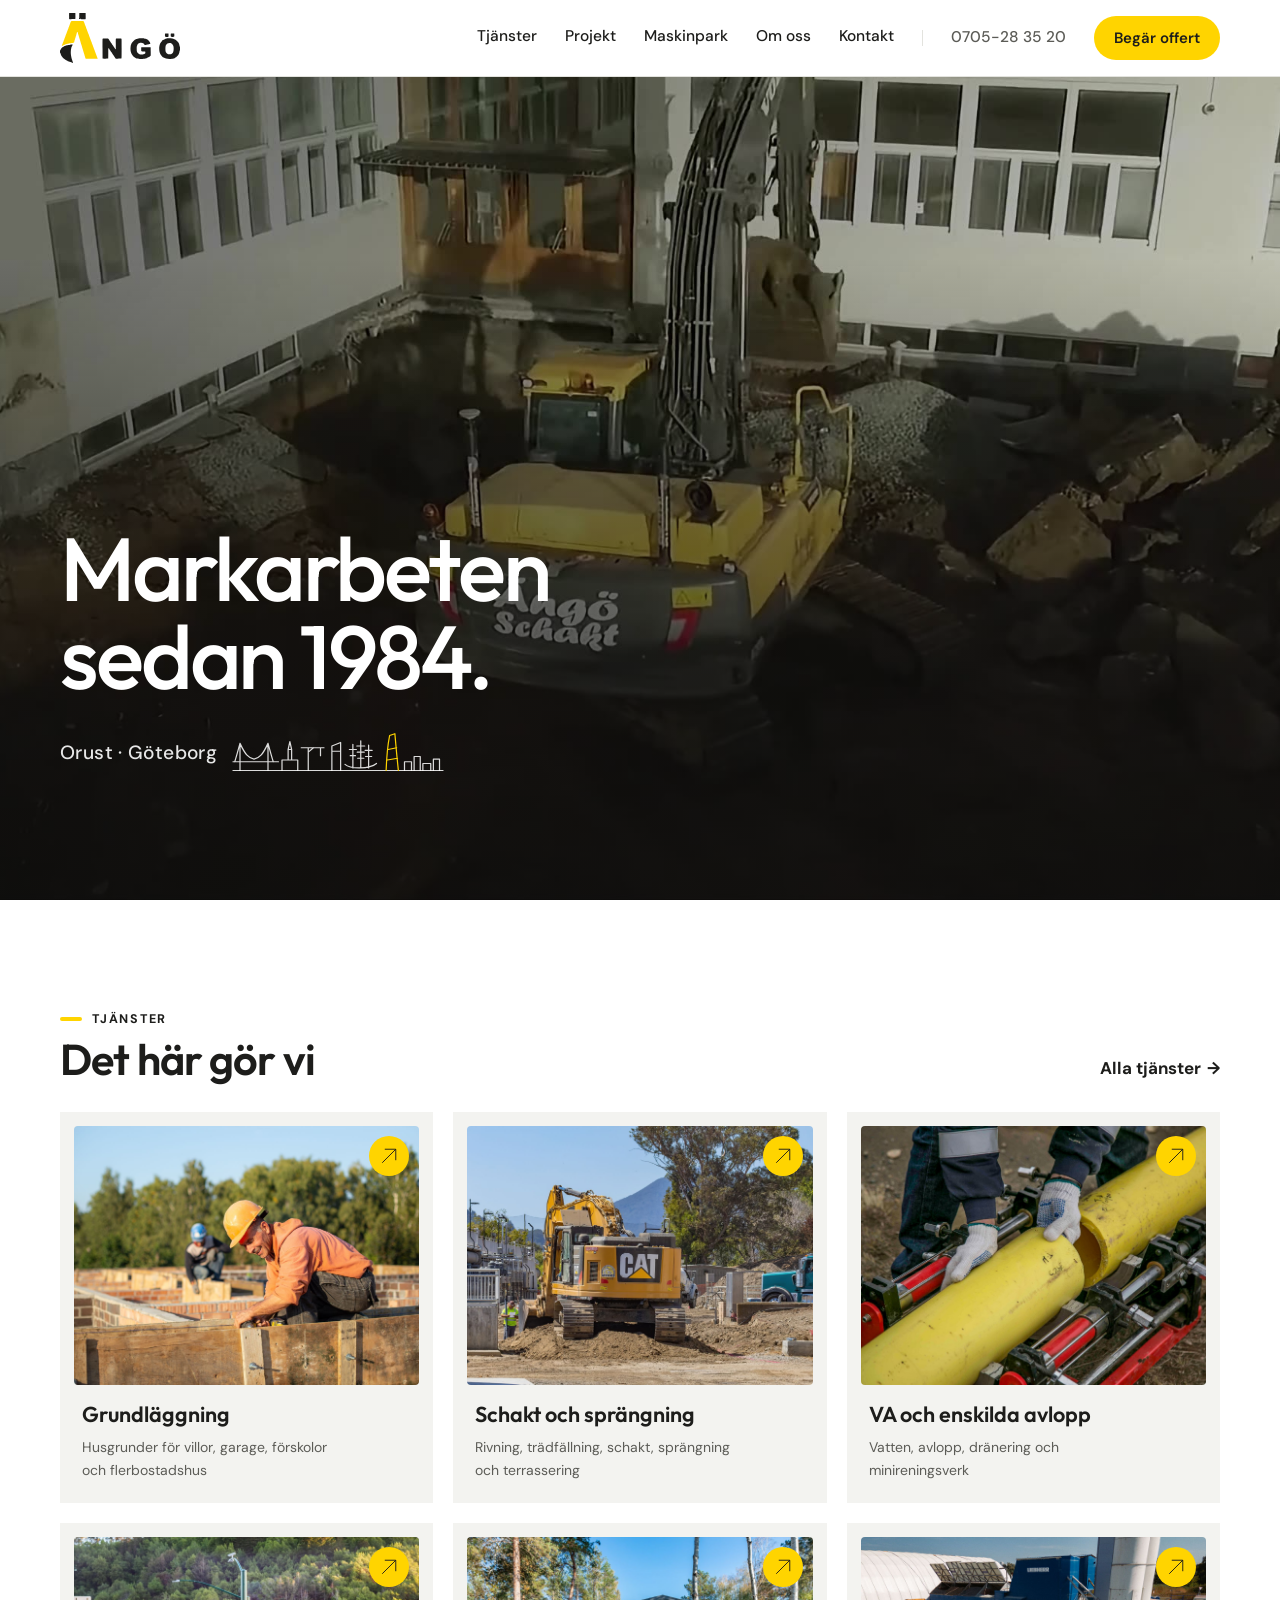
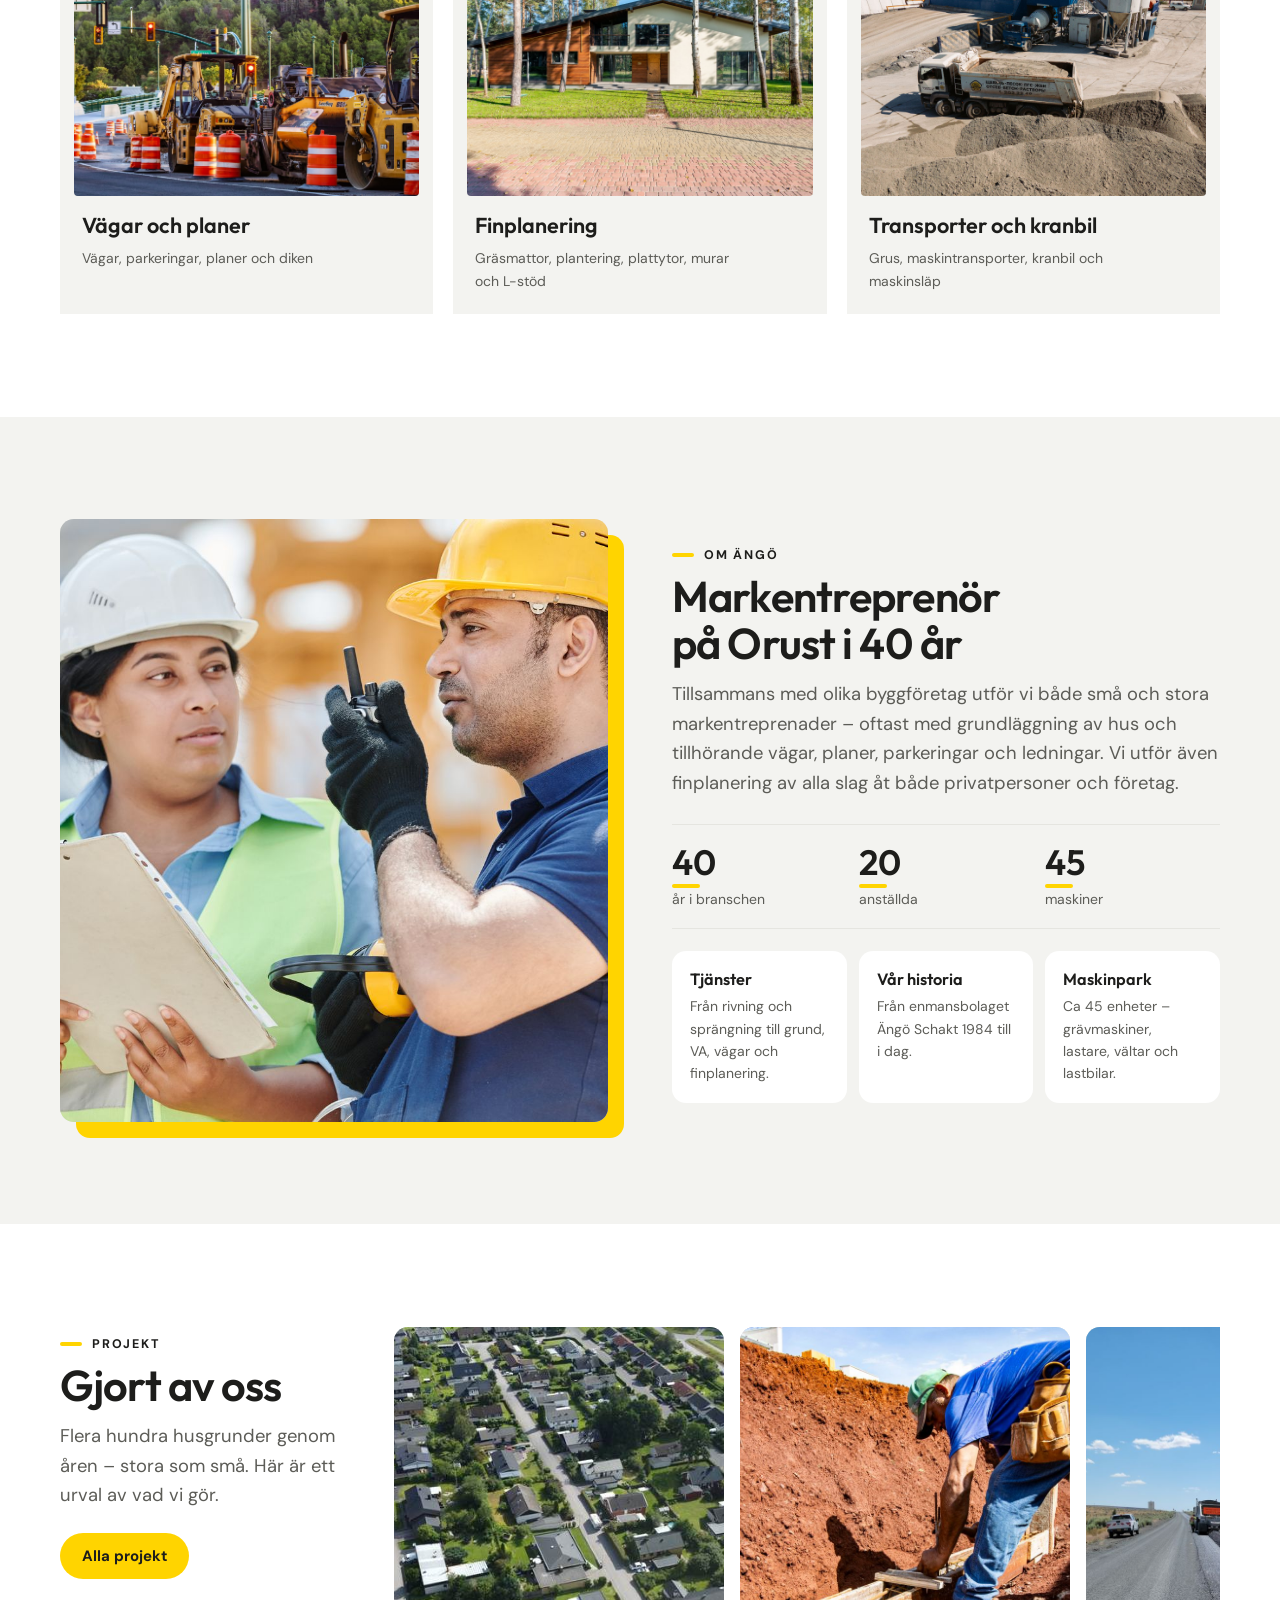
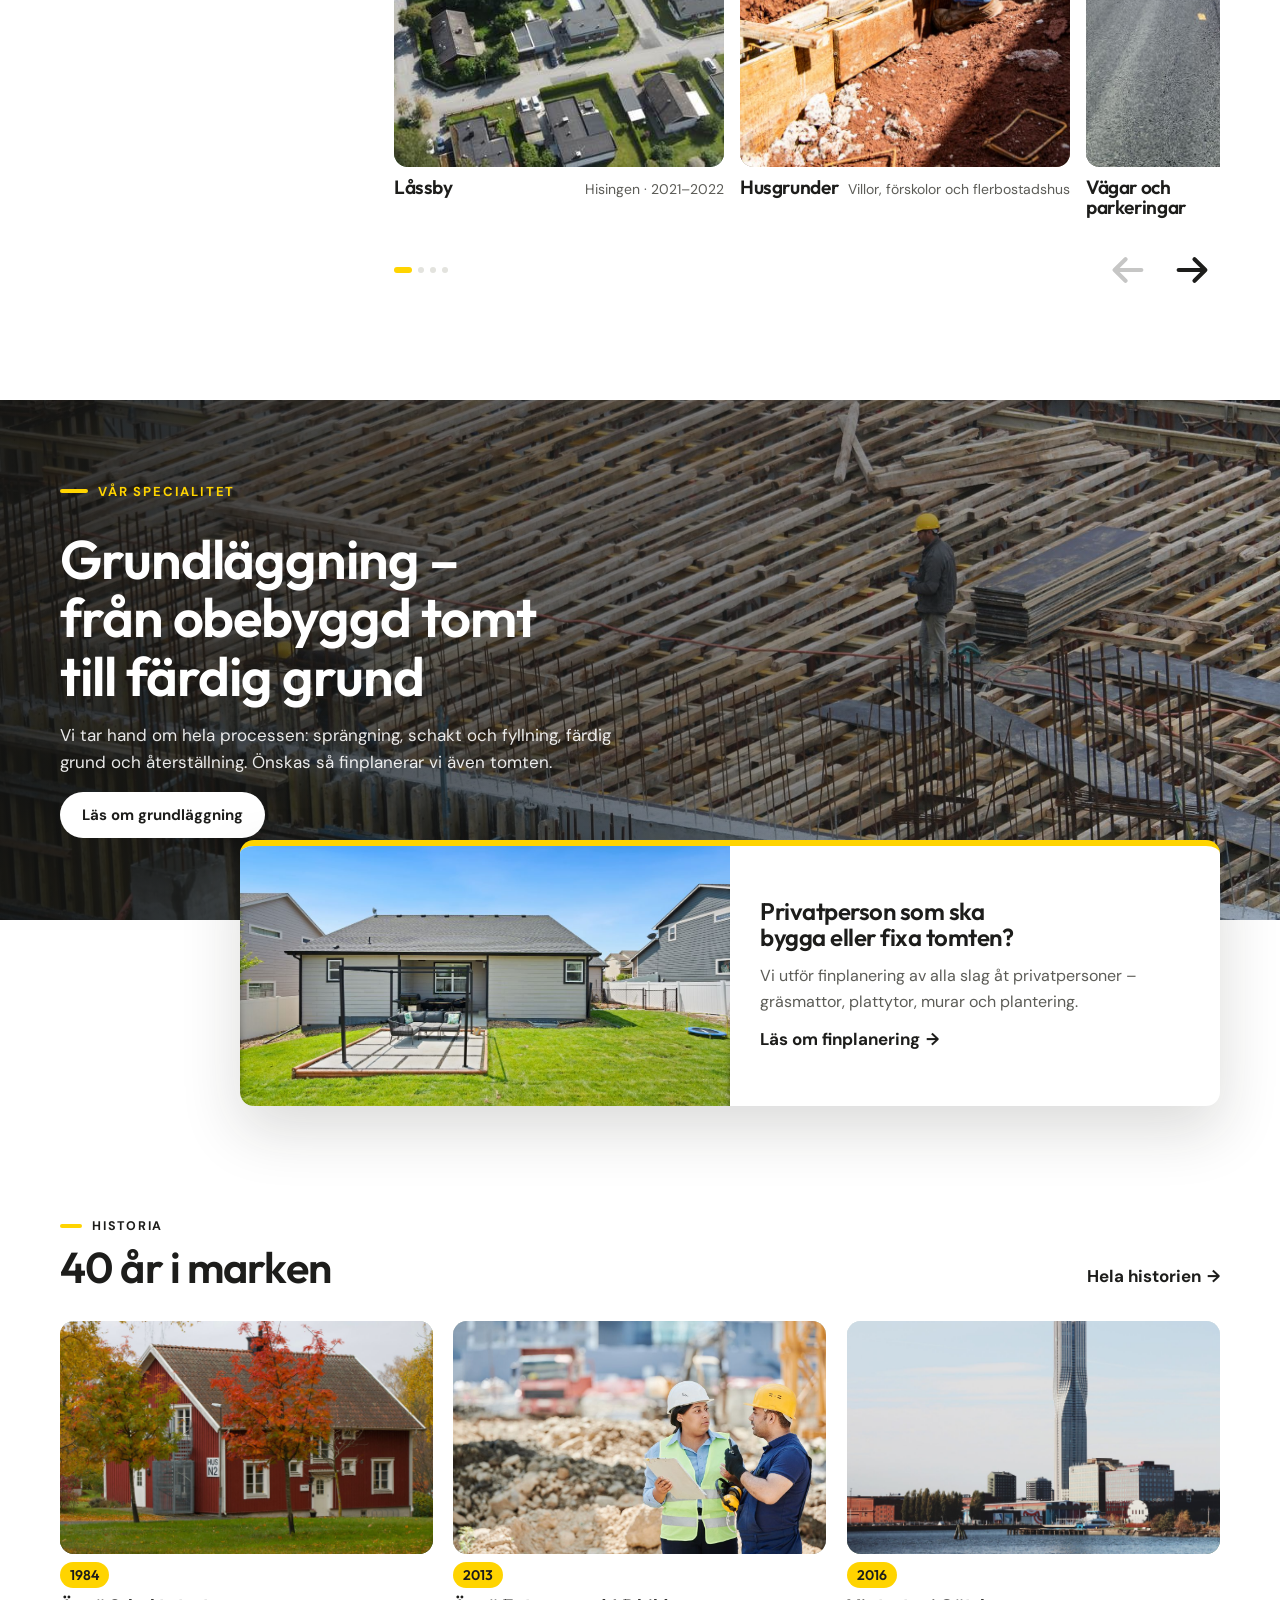
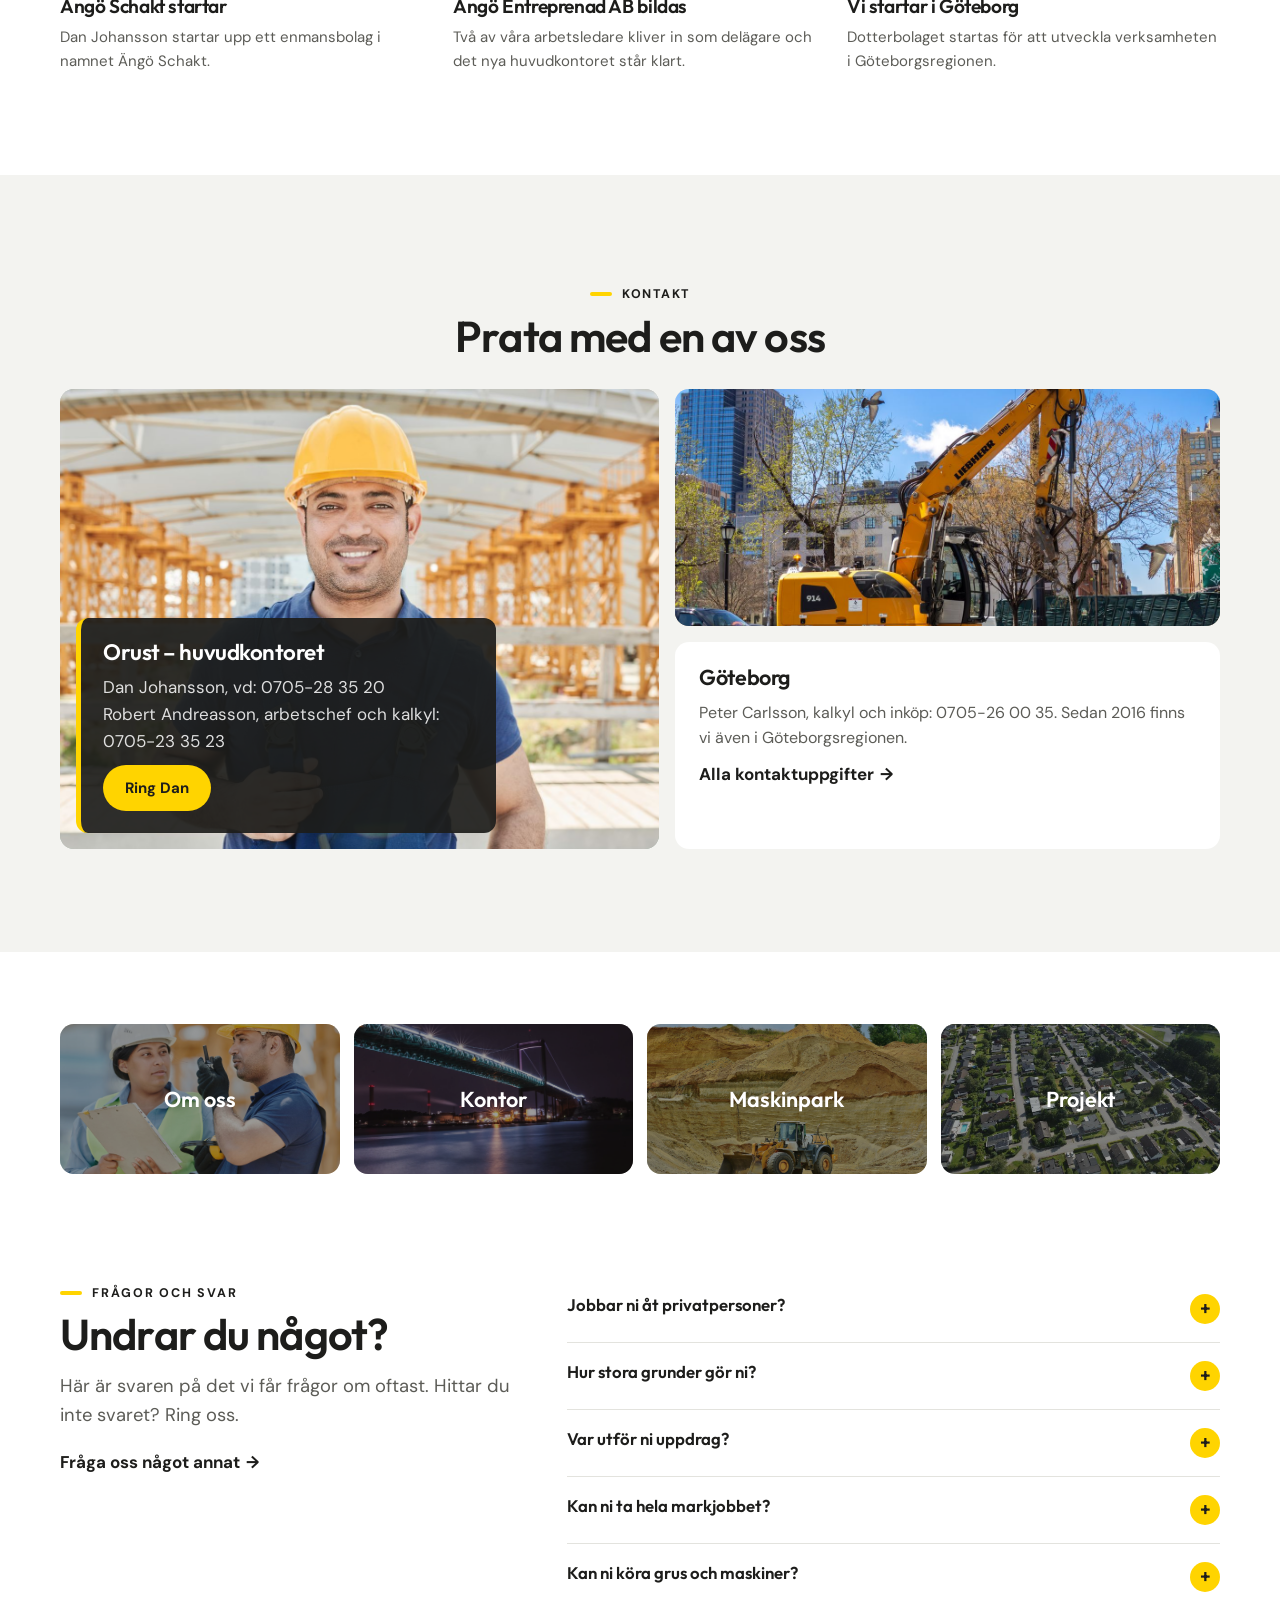
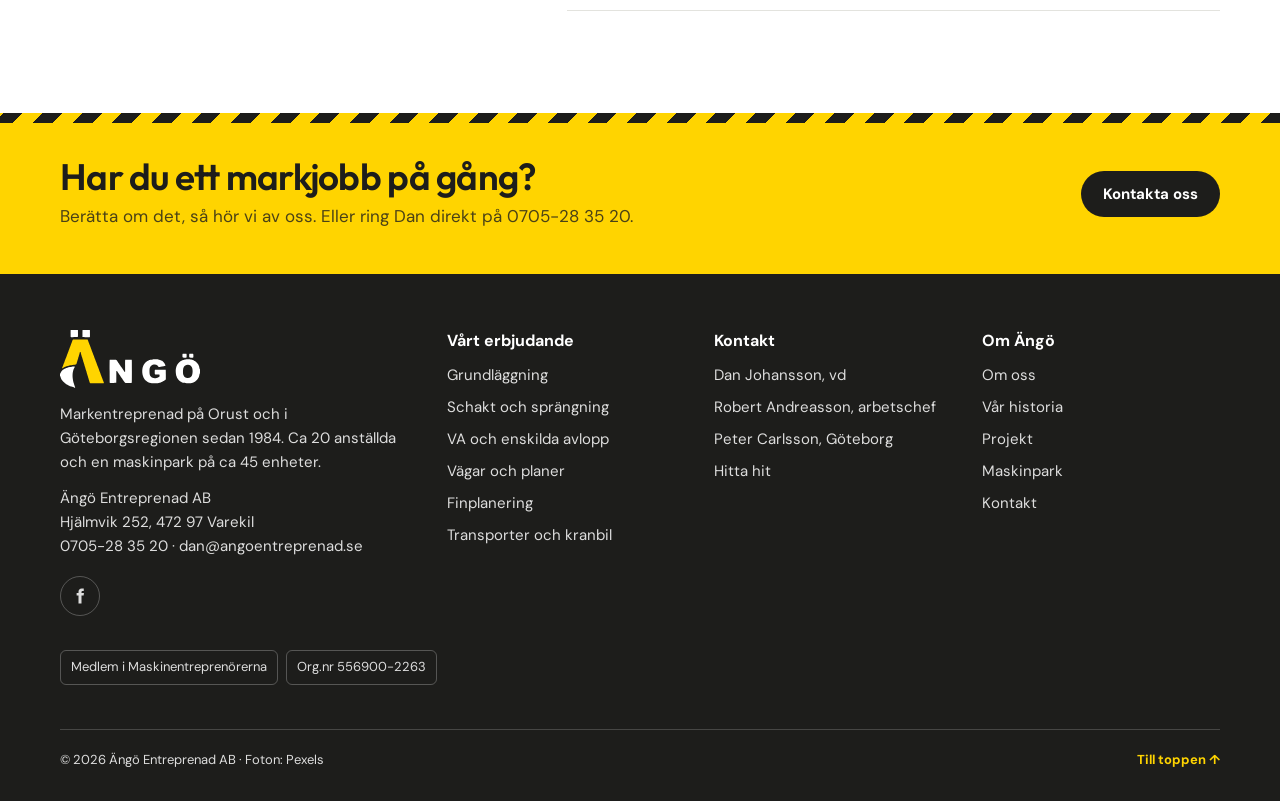
==== commit 752eb42b: "Put Orust · Göteborg before the skyline in the hero Co-Authored-By: Claude Opus 5.5 <noreply@anthrop" ====
--- a/docs/index.html
+++ b/docs/index.html
@@ -35,7 +35,7 @@
     <div class="ph"><video class="photo" autoplay muted loop playsinline preload="auto" poster="img/hero-poster.jpg" aria-hidden="true"><source src="video/hero.mp4" type="video/mp4" media="(min-width: 768px)"><source src="video/hero-mobil.mp4" type="video/mp4"></video></div>
     <div class="in hero-copy">
       <h1>Markarbeten<br>sedan 1984.</h1>
-      <p class="hero-place"><svg class="skyline" viewBox="0 0 240 48" fill="none" aria-hidden="true">
+      <p class="hero-place"><span>Orust · Göteborg</span><svg class="skyline" viewBox="0 0 240 48" fill="none" aria-hidden="true">
         <path pathLength="1" d="M0 44H240"/>
         <path pathLength="1" d="M0 34H52M8 44V13M40 44V13M8 13C14 26 18 30 24 31C30 30 34 26 40 13M2 34C4 28 6 20 8 13M46 34C44 28 42 20 40 13"/>
         <path pathLength="1" d="M56 44V32H74V44M63 32V20H67V32M63 20L65 11L67 20"/>
@@ -44,7 +44,7 @@
         <path pathLength="1" d="M128 37C134 42.5 156 42.5 164 36M137 41V14M146 41V10M155 41V15M133 20H141M134 27H140M141.5 16H150.5M142 23H150M142.5 30H149.5M151 21H159M151.5 28H158.5"/>
         <path pathLength="1" d="M175 44C175.5 30 177 14 179 4L185 2C186 14 187.5 30 189 44M177.5 20L187 18M176.5 32L188 30"/>
         <path pathLength="1" d="M196 44V34H204V44M207 44V28H214V44M217 44V36H226V44M229 44V31H236V44"/>
-      </svg><span>Orust · Göteborg</span></p>
+      </svg></p>
     </div>
   </section>
 
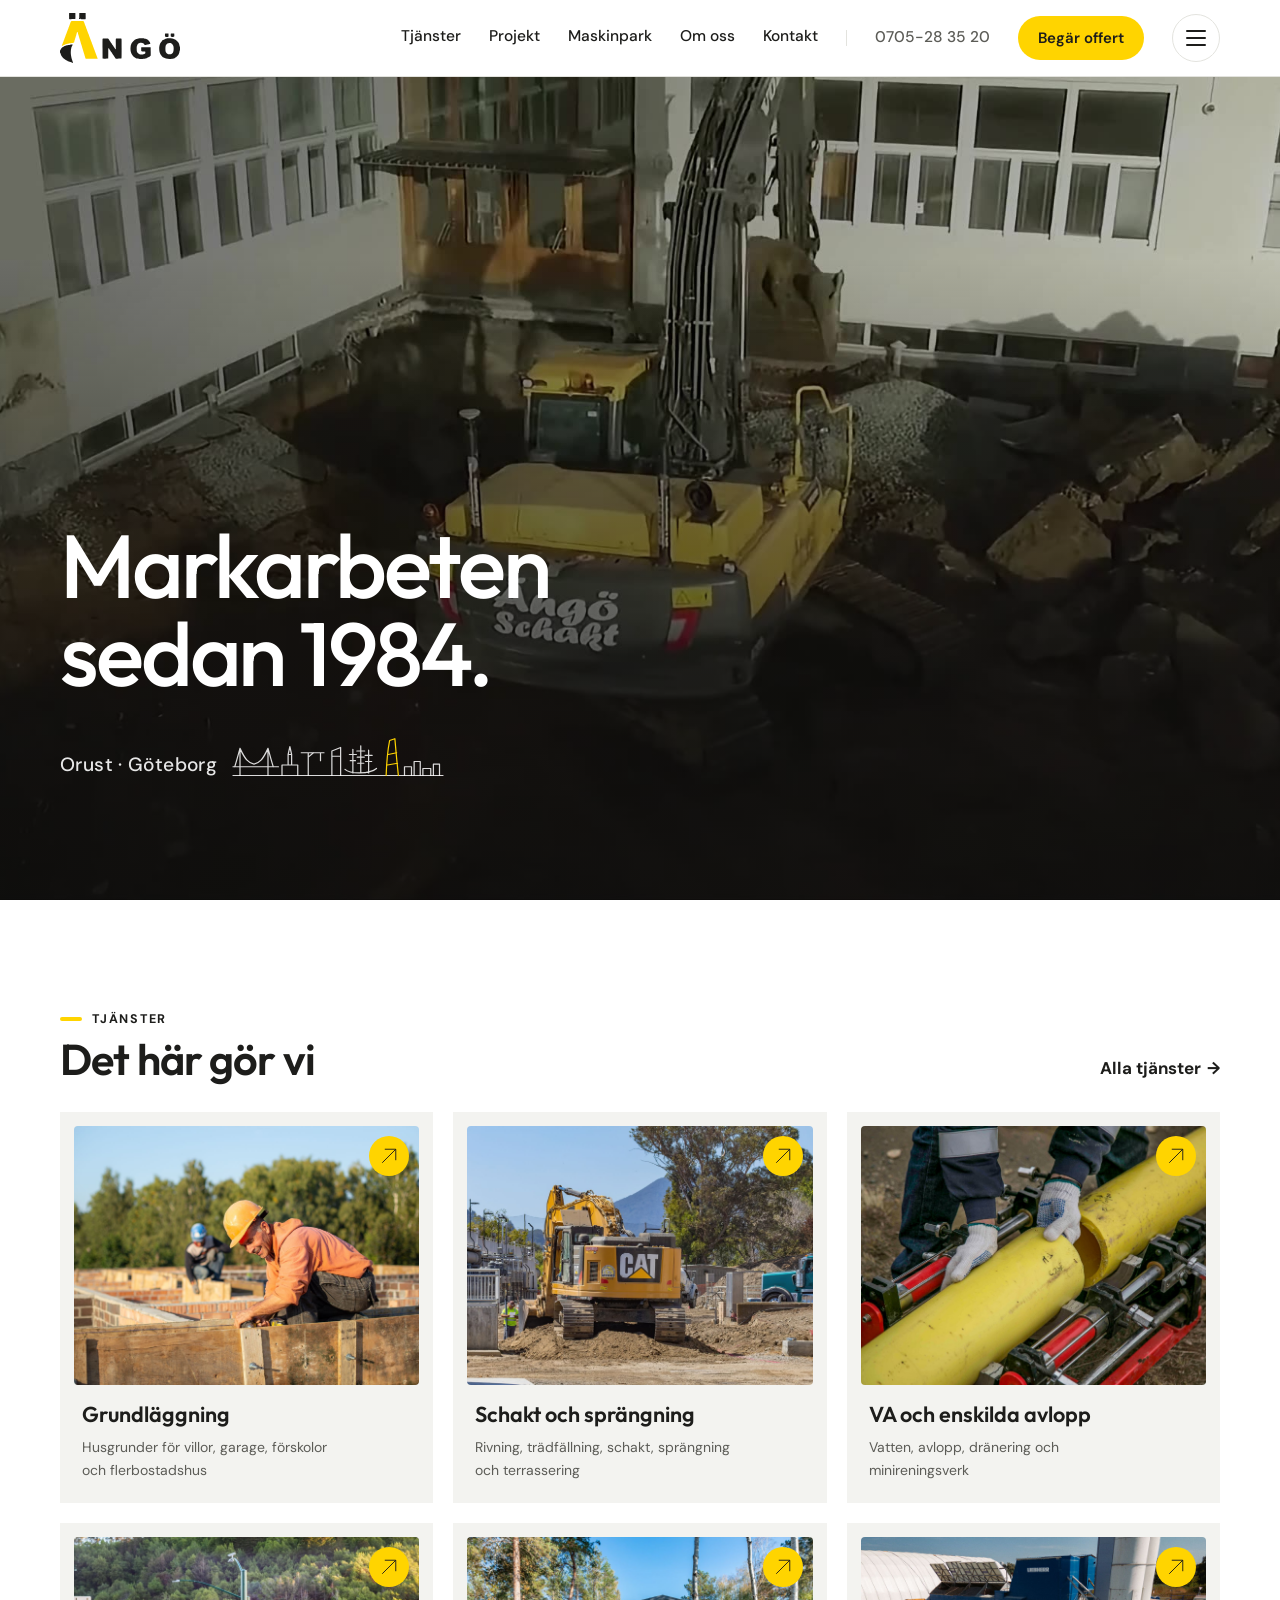
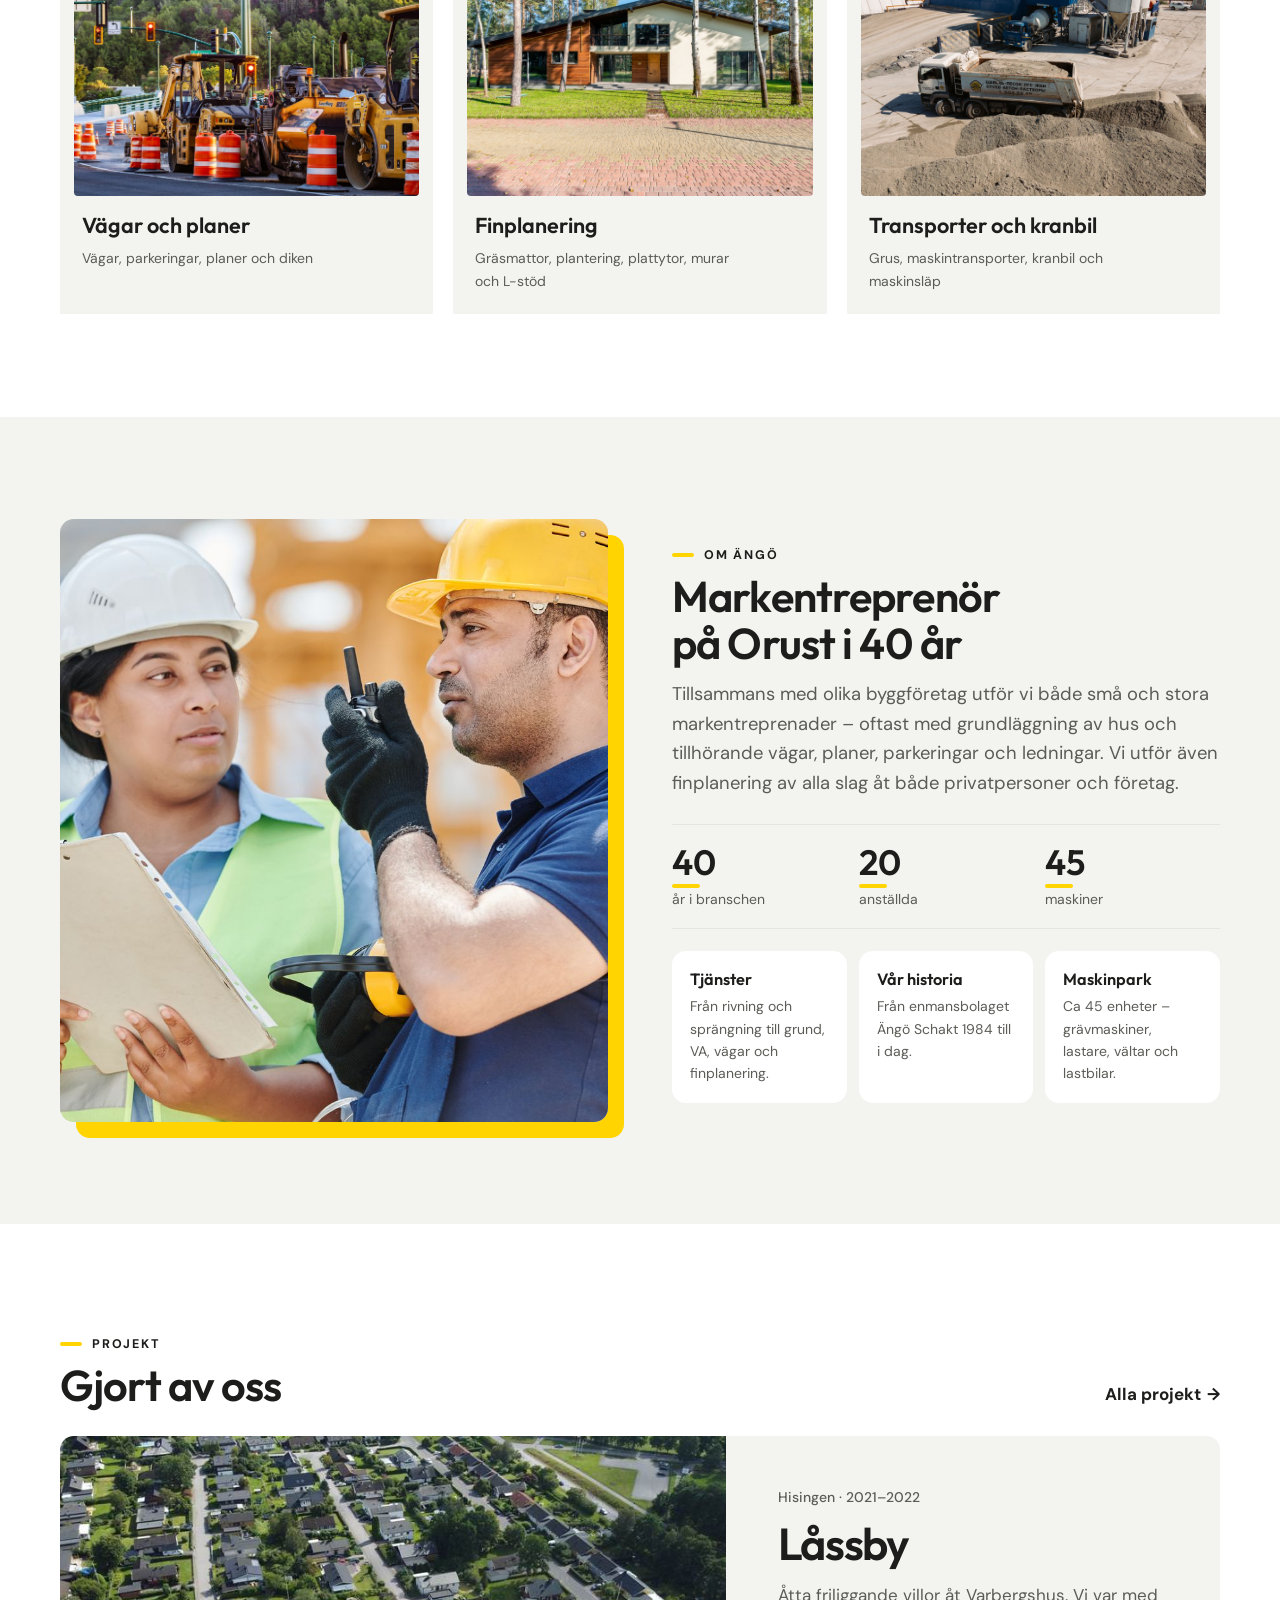
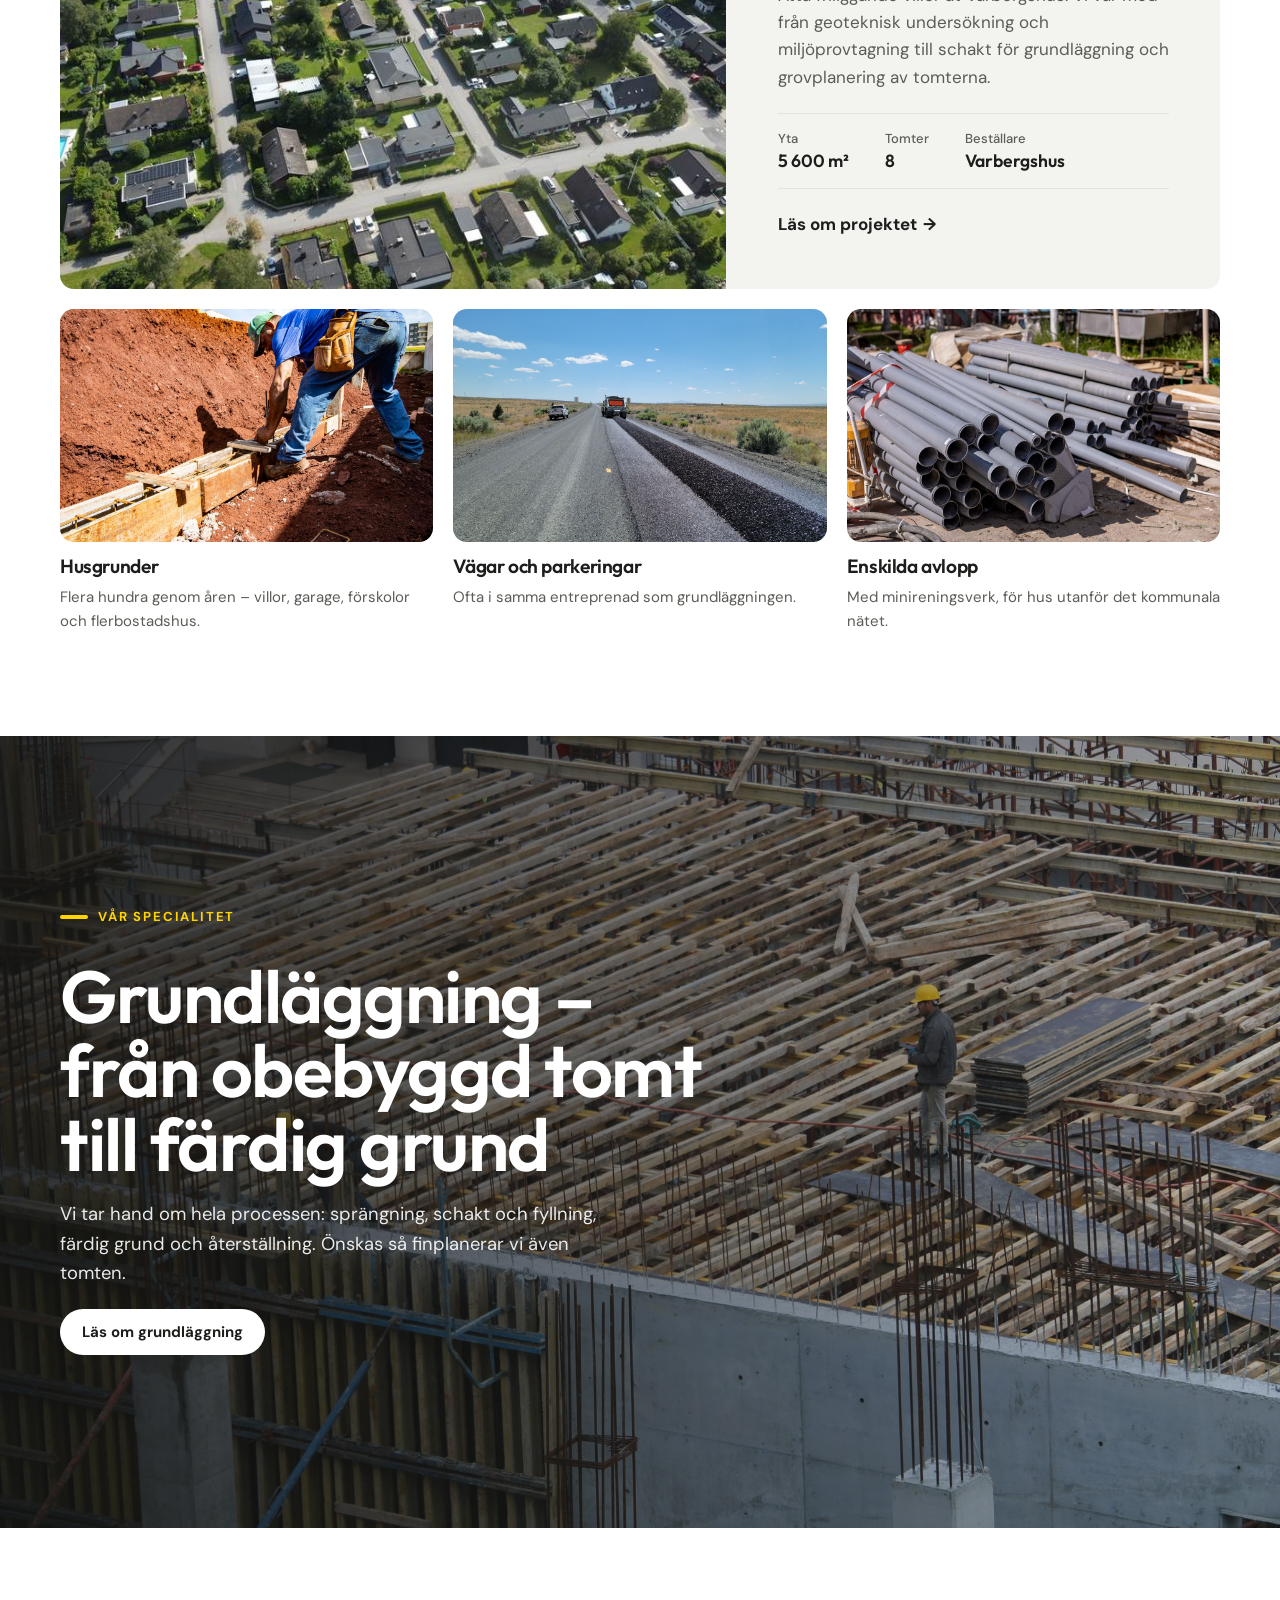
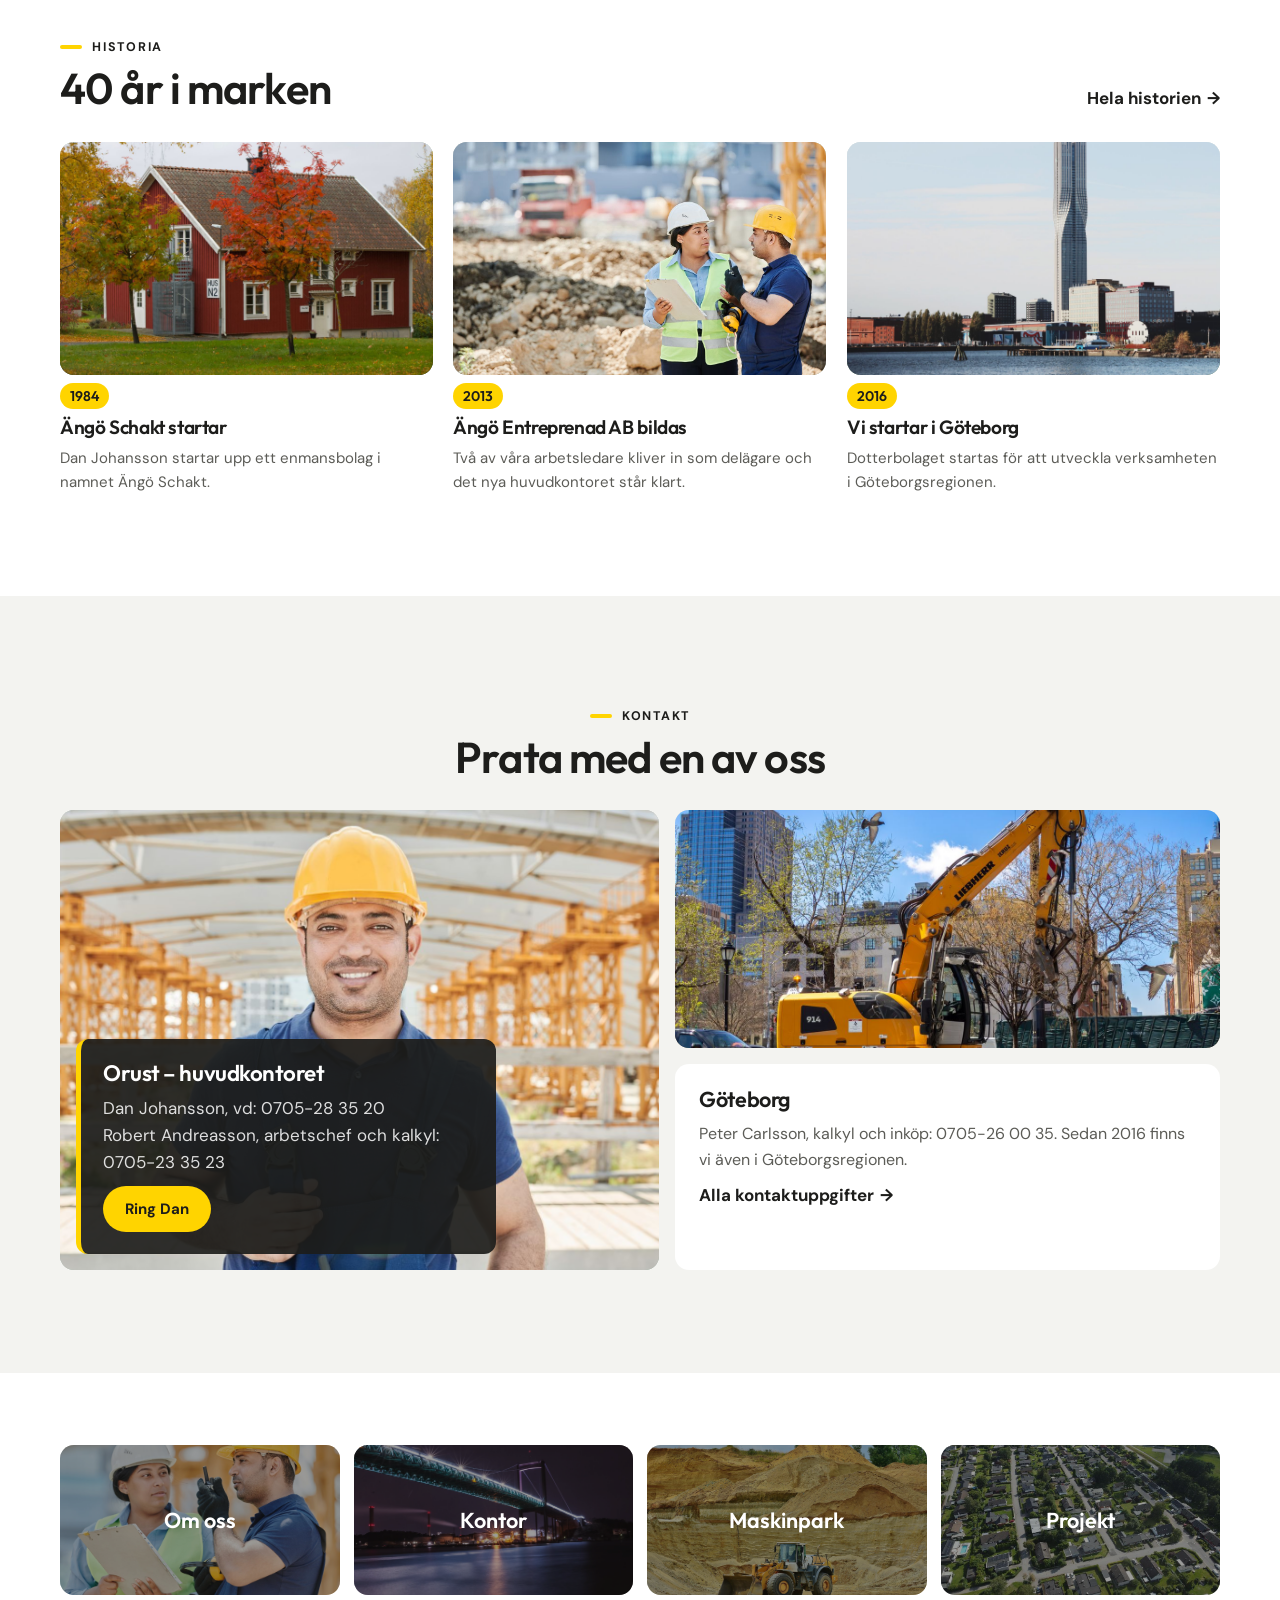
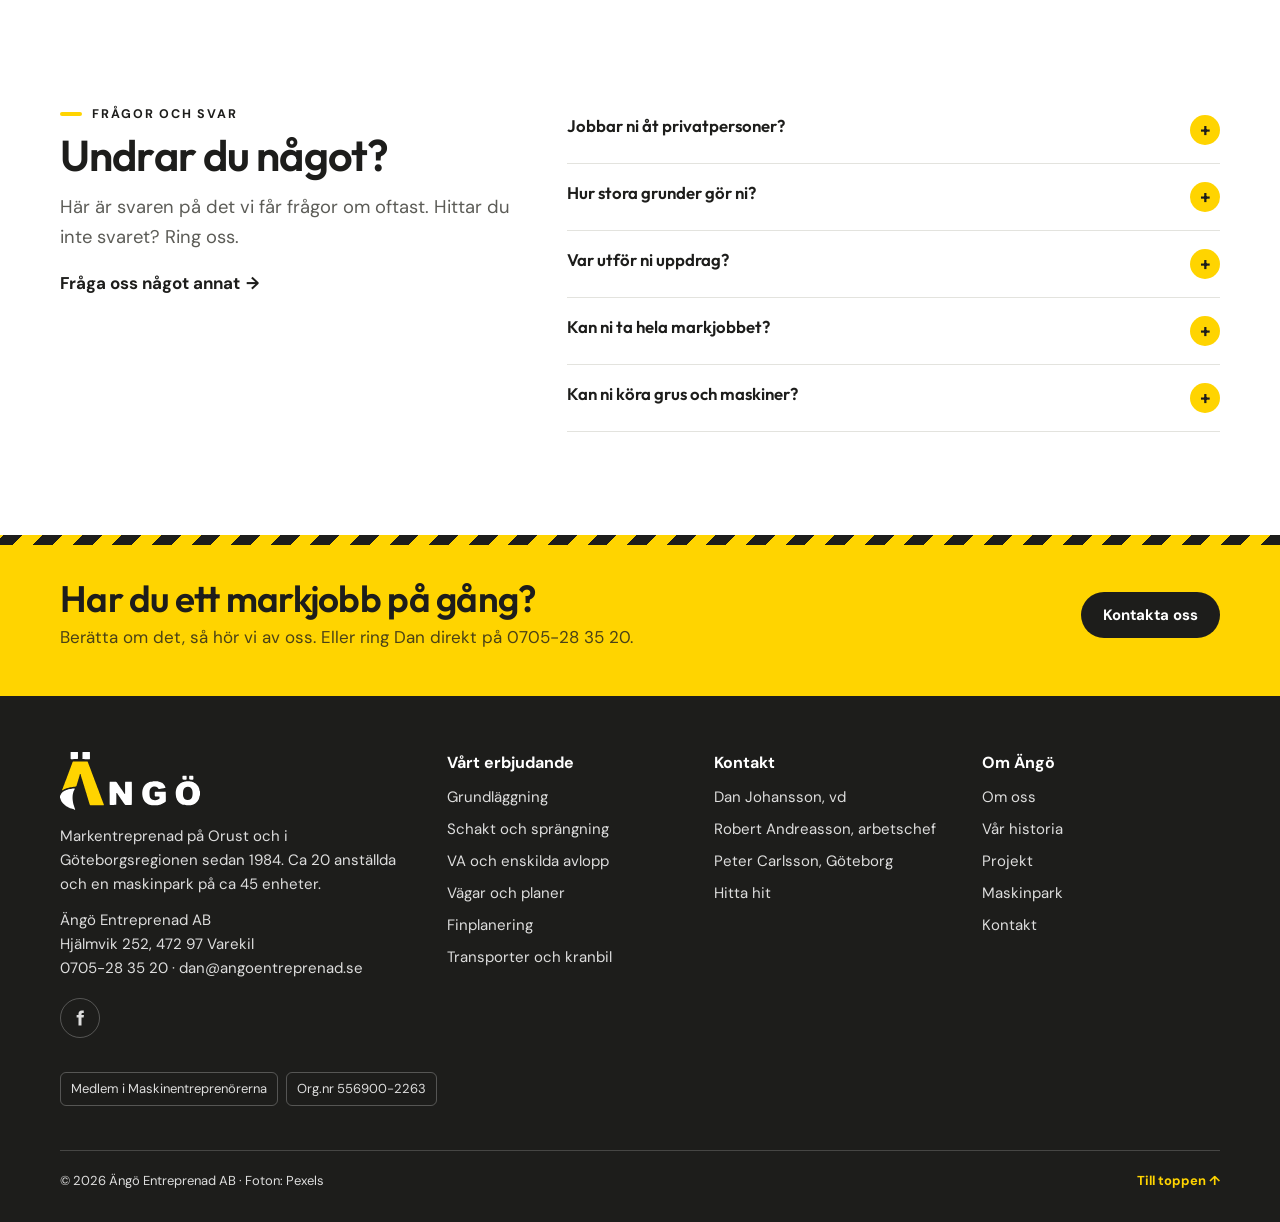
==== commit 732985df: "Rework the start page projects section and enlarge the foundation band Removes the "Privatperson som" ====
--- a/docs/index.html
+++ b/docs/index.html
@@ -71,20 +71,24 @@
     </div>
   </section>
 
-  <section id="projekt">
-    <div class="in proj">
-      <div>
-        <span class="eyebrow">Projekt</span><h2 style="margin-top:8px">Gjort av oss</h2>
-        <p class="lead" style="margin-top:14px">Flera hundra husgrunder genom åren – stora som små. Här är ett urval av vad vi gör.</p>
-        <a class="btn btn-g" style="margin-top:22px" href="projekt.html">Alla projekt</a>
+  <section id="projekt" class="projects">
+    <div class="in">
+      <div class="headrow"><div><span class="eyebrow">Projekt</span><h2 style="margin-top:8px">Gjort av oss</h2></div><a class="arrow" href="projekt.html">Alla projekt</a></div>
+      <a class="feat" href="projekt-lassby.html">
+        <div class="ph"><img class="photo" src="img/villaomrade.jpg" alt="Låssby, Hisingen" loading="lazy" style="object-position:50% 50%"></div>
+        <div class="feat-body">
+          <small>Hisingen · 2021–2022</small>
+          <h3>Låssby</h3>
+          <p>Åtta friliggande villor åt Varbergshus. Vi var med från geoteknisk undersökning och miljöprovtagning till schakt för grundläggning och grovplanering av tomterna.</p>
+          <dl class="feat-facts"><div><dt>Yta</dt><dd>5 600 m²</dd></div><div><dt>Tomter</dt><dd>8</dd></div><div><dt>Beställare</dt><dd>Varbergshus</dd></div></dl>
+          <span class="arrow">Läs om projektet</span>
+        </div>
+      </a>
+      <div class="more3">
+        <a href="tjanst-grundlaggning.html"><div class="ph"><img class="photo" src="img/husgrund.jpg" alt="Husgrund" loading="lazy" style="object-position:50% 50%"></div><h3>Husgrunder</h3><p>Flera hundra genom åren – villor, garage, förskolor och flerbostadshus.</p></a>
+        <a href="tjanst-vagar.html"><div class="ph"><img class="photo" src="img/asfalt.jpg" alt="Väg" loading="lazy" style="object-position:50% 50%"></div><h3>Vägar och parkeringar</h3><p>Ofta i samma entreprenad som grundläggningen.</p></a>
+        <a href="tjanst-va.html"><div class="ph"><img class="photo" src="img/ror.jpg" alt="Rör" loading="lazy" style="object-position:50% 50%"></div><h3>Enskilda avlopp</h3><p>Med minireningsverk, för hus utanför det kommunala nätet.</p></a>
       </div>
-      <div class="tw"><div class="track" id="track" tabindex="0" aria-label="Projekt, svep i sidled">
-        <a class="pcard" href="projekt-lassby.html"><div class="ph house"><img class="photo" src="img/villaomrade.jpg" alt="" style="object-position:50% 50%"></div><div class="meta"><h3>Låssby</h3><small>Hisingen · 2021–2022</small></div></a>
-        <a class="pcard" href="tjanst-grundlaggning.html"><div class="ph site"><img class="photo" src="img/husgrund.jpg" alt="" style="object-position:50% 50%"></div><div class="meta"><h3>Husgrunder</h3><small>Villor, förskolor och flerbostadshus</small></div></a>
-        <a class="pcard" href="tjanst-vagar.html"><div class="ph road"><img class="photo" src="img/asfalt.jpg" alt="" style="object-position:50% 50%"></div><div class="meta"><h3>Vägar och parkeringar</h3><small>Orust och Göteborgsregionen</small></div></a>
-        <a class="pcard" href="tjanst-va.html"><div class="ph forest"><img class="photo" src="img/ror.jpg" alt="" style="object-position:50% 50%"></div><div class="meta"><h3>Enskilda avlopp</h3><small>Med minireningsverk</small></div></a>
-      </div><div class="parrows"><div class="pdots" id="pdots" aria-hidden="true"></div><button id="prev" class="parr" aria-label="Föregående projekt"><svg viewBox="0 0 48 48" width="40" height="40" fill="none" stroke="currentColor" stroke-width="5" stroke-linecap="round" stroke-linejoin="round" aria-hidden="true"><path d="M40 24H9M21 11 8 24l13 13"/></svg></button><button id="next" class="parr" aria-label="Nästa projekt"><svg viewBox="0 0 48 48" width="40" height="40" fill="none" stroke="currentColor" stroke-width="5" stroke-linecap="round" stroke-linejoin="round" aria-hidden="true"><path d="M8 24h31M27 11l13 13-13 13"/></svg></button></div>
-    </div>
     </div>
   </section>
 
@@ -97,12 +101,6 @@
       <div><a class="btn btn-w" href="tjanst-grundlaggning.html">Läs om grundläggning</a></div>
     </div>
   </section>
-  <div class="in overlap">
-    <div class="ocard">
-      <div class="ph house" style="border-radius:0"><img class="photo" src="img/tomt.jpg" alt="" loading="lazy" style="object-position:50% 50%"></div>
-      <div class="txt"><h3 style="font-size:1.5rem">Privatperson som ska bygga eller fixa tomten?</h3><p class="lead" style="font-size:1rem">Vi utför finplanering av alla slag åt privatpersoner – gräsmattor, plattytor, murar och plantering.</p><a class="arrow" href="tjanst-finplanering.html">Läs om finplanering</a></div>
-    </div>
-  </div>
 
   <section id="historia">
     <div class="in">
--- a/docs/assets/site.css
+++ b/docs/assets/site.css
@@ -543,3 +543,41 @@
 }
 @keyframes draw{to{stroke-dashoffset:0}}
 @media (max-width:640px){.skyline{width:150px;height:30px}}
+/* skylinens marklinje på textens baslinje */
+.hero-place{align-items:baseline}
+.skyline{position:relative;top:calc(4 / 48 * 42px + .22em)}
+@media (max-width:640px){.skyline{top:calc(4 / 48 * 30px + .22em)}}
+/* menyknapp även på dator */
+@media (min-width:1080px){.burger{display:grid;margin-left:0}}
+@media (min-width:1248px){.ov-nav{padding-inline:20px}}
+
+/* Ängö: större grundläggningsband */
+.band .ph{min-height:clamp(560px,88vh,860px)}
+.band h2{font-size:clamp(2.4rem,6vw,4.6rem);max-width:15ch;line-height:1}
+.band p{font-size:1.15rem;max-width:42ch}
+.band .in{gap:20px}
+
+/* Ängö: projekt */
+.projects .headrow{margin-bottom:28px}
+.feat{display:grid;grid-template-columns:1.35fr 1fr;background:var(--beige);border-radius:var(--r);overflow:hidden;text-decoration:none;color:var(--ink)}
+.feat .ph{border-radius:0;min-height:440px}
+.feat .ph img{transition:transform .8s cubic-bezier(.2,.8,.2,1)}
+.feat:hover .ph img{transform:scale(1.04)}
+.feat-body{padding:clamp(28px,4vw,52px);display:flex;flex-direction:column;justify-content:center;gap:14px}
+.feat-body small{font:500 14px var(--body);color:var(--muted)}
+.feat-body h3{font-size:clamp(2rem,3.5vw,2.8rem);font-weight:600;letter-spacing:-.03em}
+.feat-body p{margin:0;color:var(--muted);max-width:44ch}
+.feat-facts{display:grid;grid-template-columns:repeat(3,auto);justify-content:start;gap:0 36px;margin:8px 0;padding:16px 0;border-block:1px solid var(--line)}
+.feat-facts dt{font:500 13px var(--body);color:var(--muted)}
+.feat-facts dd{margin:2px 0 0;font:600 1.1rem var(--display)}
+.feat:hover .arrow{text-decoration:underline;text-decoration-color:var(--yellow);text-decoration-thickness:3px;text-underline-offset:4px}
+.more3{display:grid;grid-template-columns:repeat(3,1fr);gap:20px;margin-top:20px}
+.more3 a{text-decoration:none;color:var(--ink);display:flex;flex-direction:column;gap:8px}
+.more3 .ph{aspect-ratio:16/10;min-height:0}
+.more3 .ph img{transition:transform .8s cubic-bezier(.2,.8,.2,1)}
+.more3 a:hover .ph img{transform:scale(1.04)}
+.more3 h3{font-size:1.2rem;font-weight:600;margin-top:6px}
+.more3 a:hover h3{text-decoration:underline;text-decoration-color:var(--yellow);text-decoration-thickness:3px;text-underline-offset:4px}
+.more3 p{margin:0;font-size:15px;color:var(--muted)}
+@media (max-width:860px){.feat{grid-template-columns:1fr}.feat .ph{min-height:260px}.more3{grid-template-columns:1fr}}
+@media (max-width:560px){.feat-facts{grid-template-columns:repeat(3,1fr);gap:0 14px}}
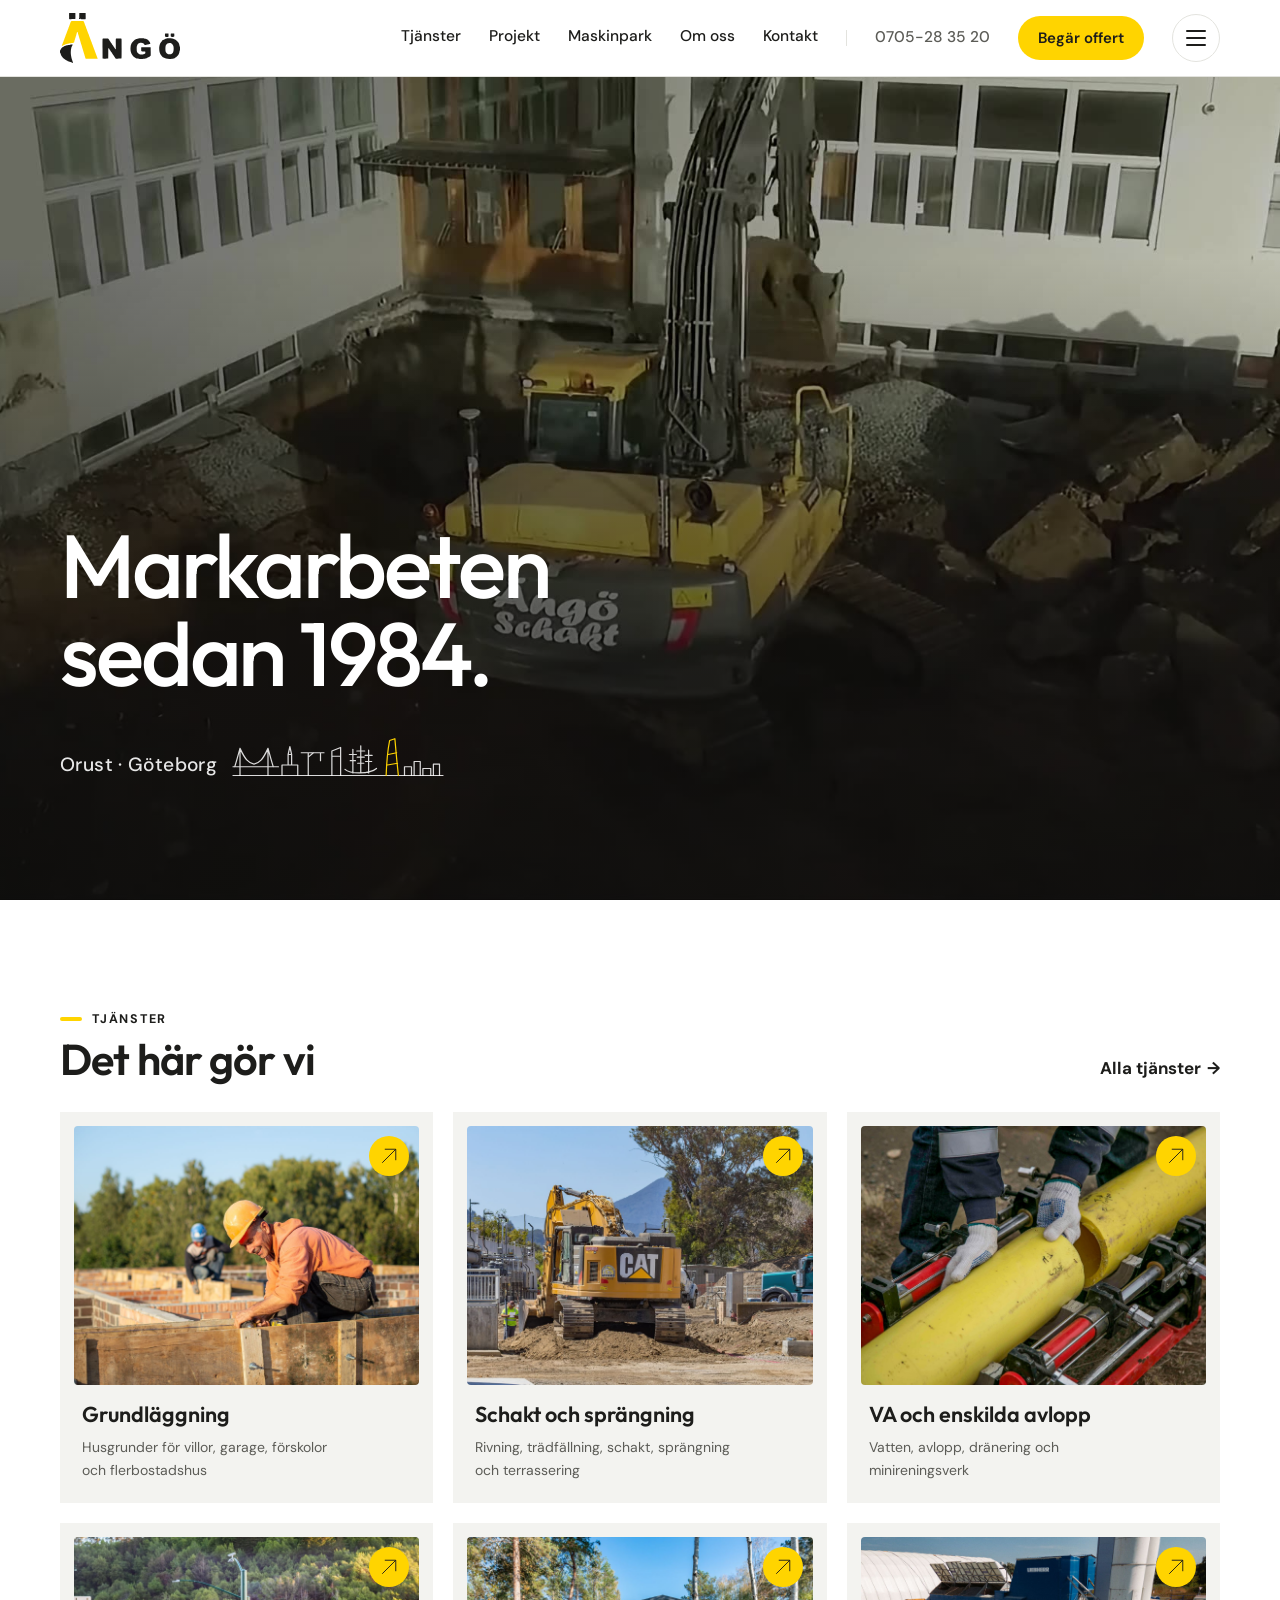
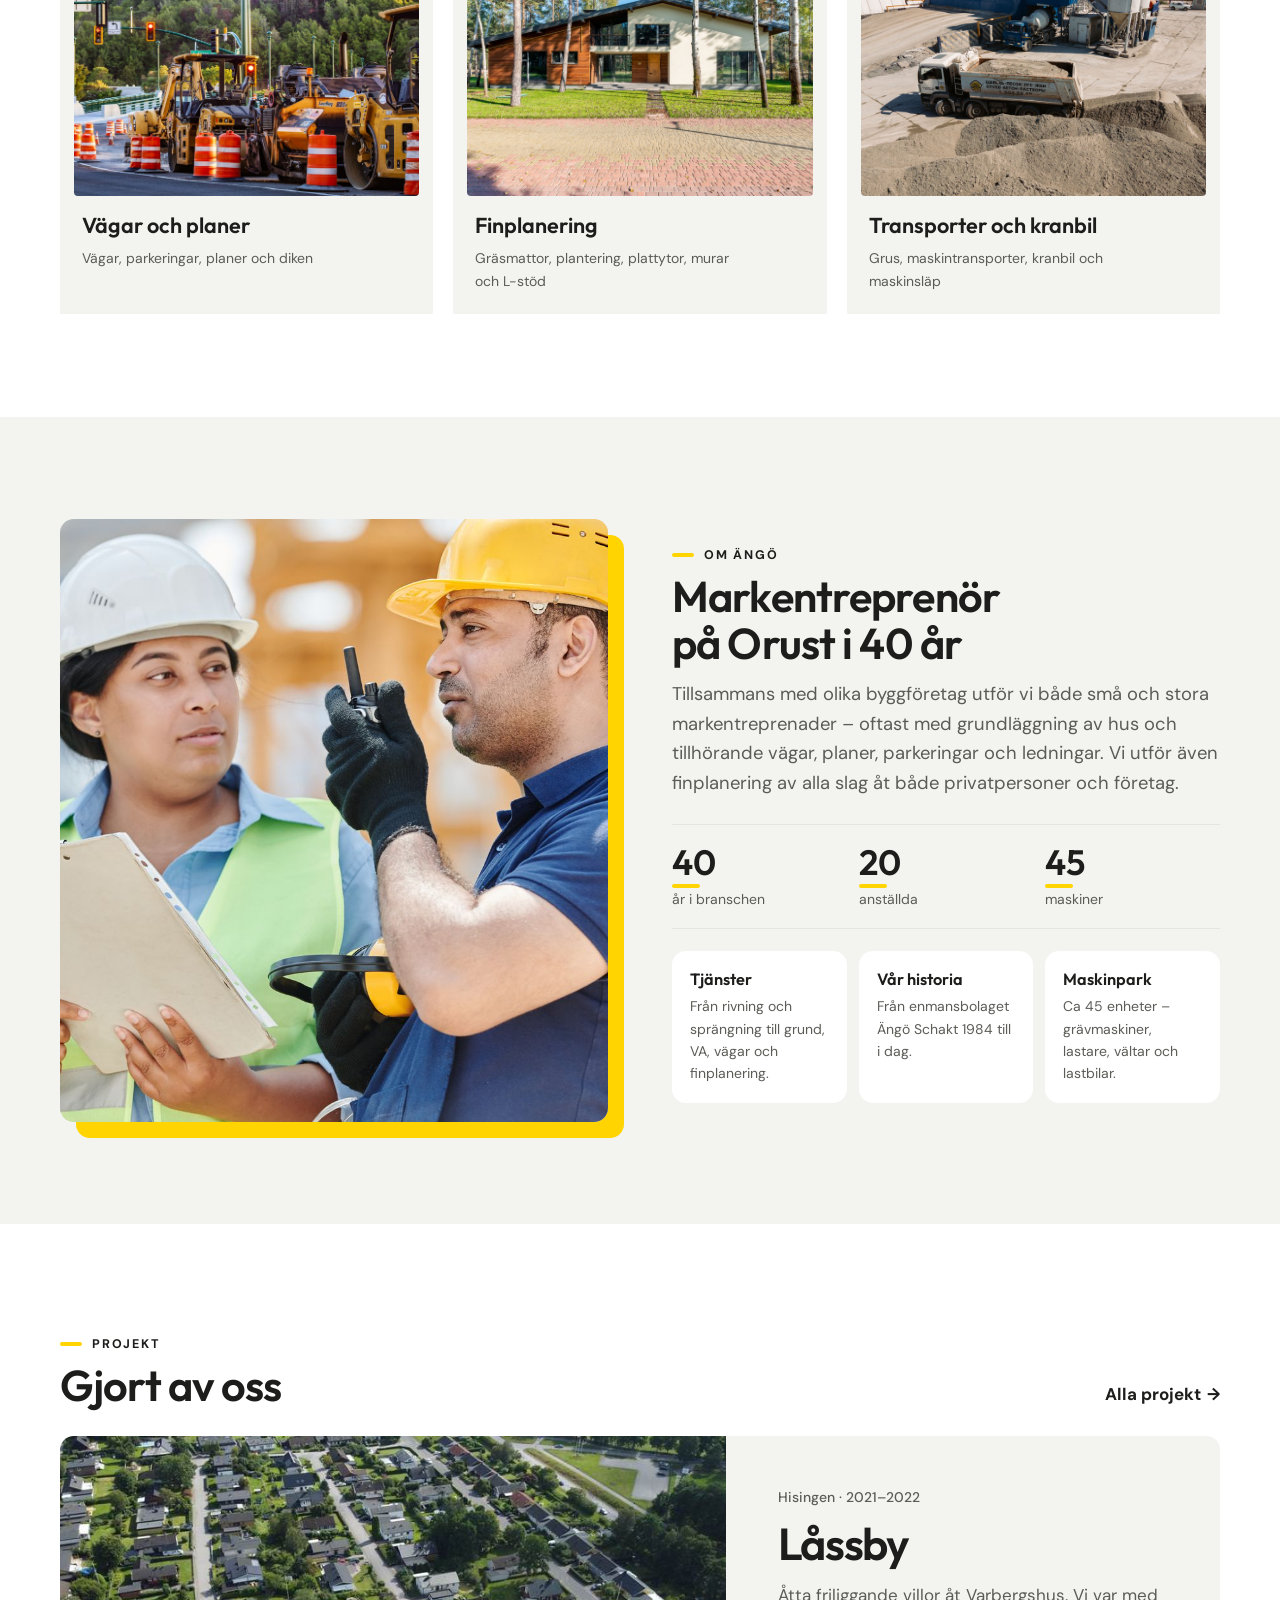
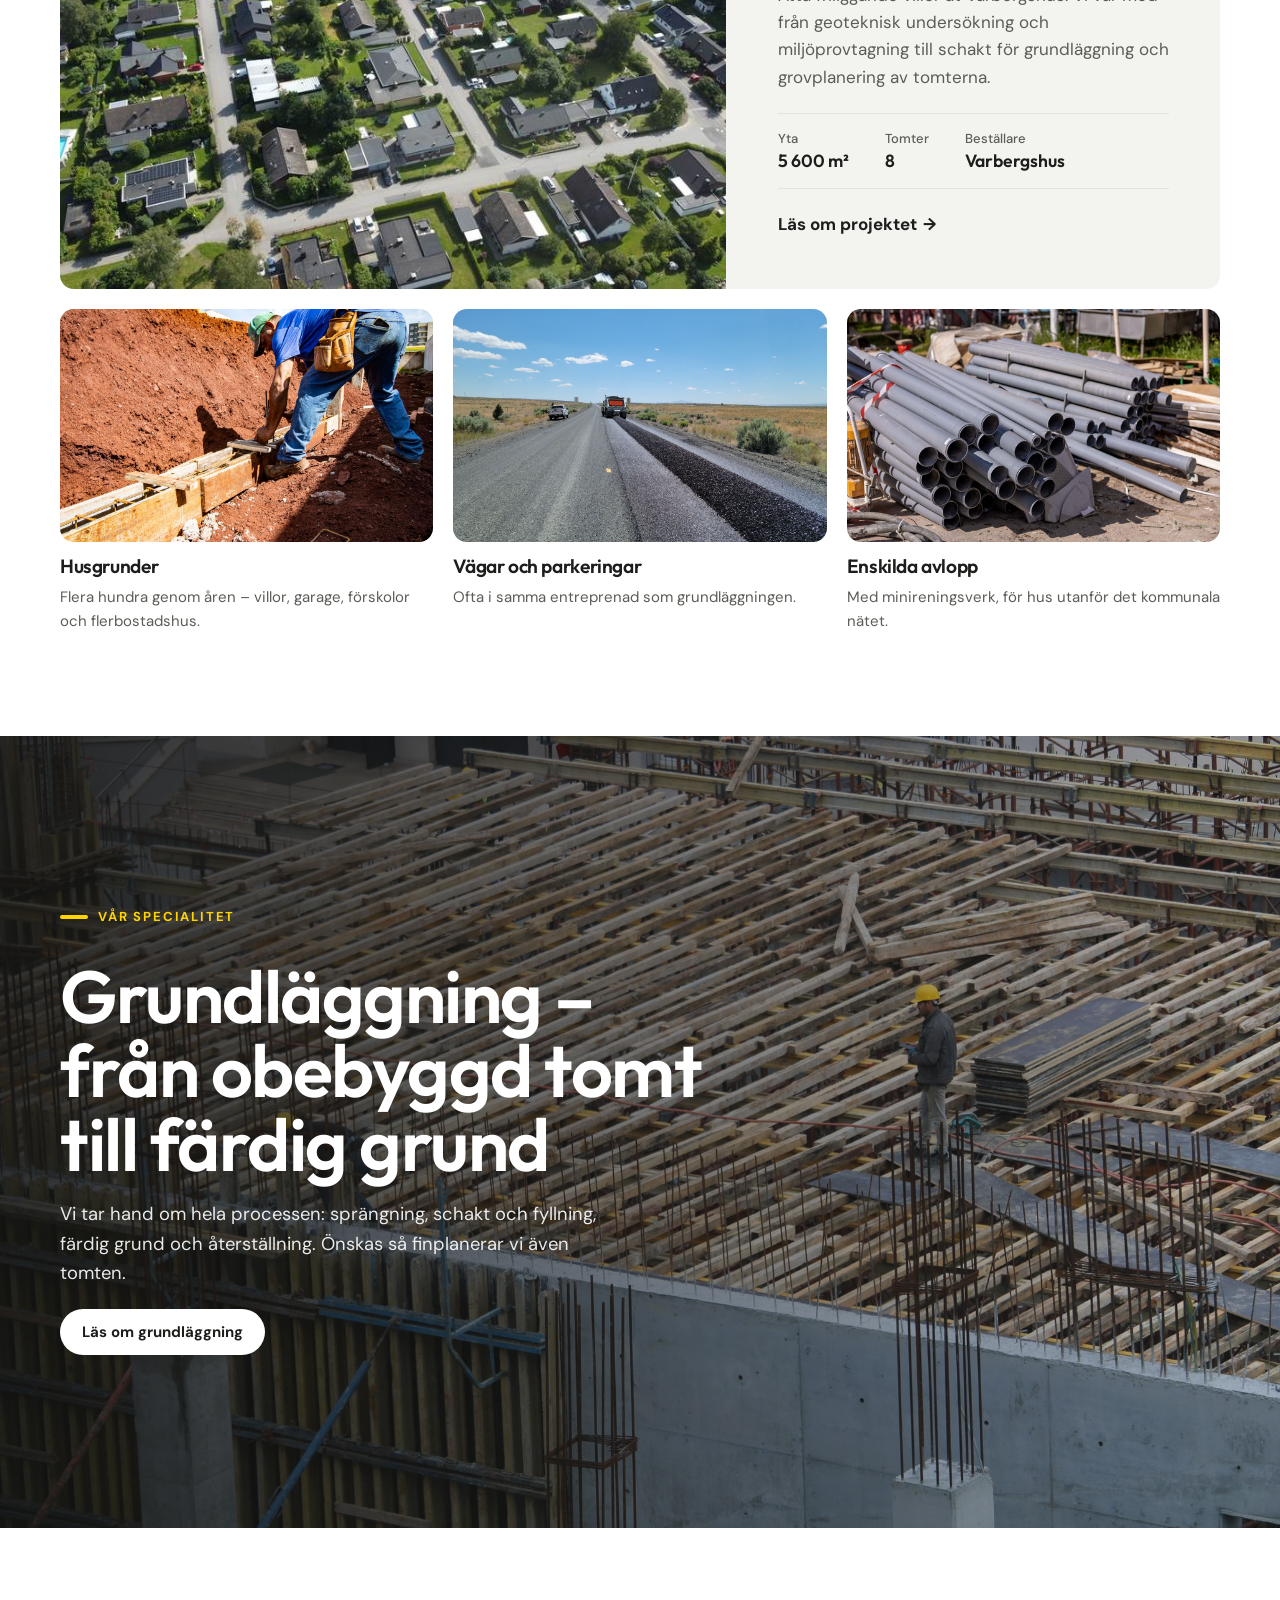
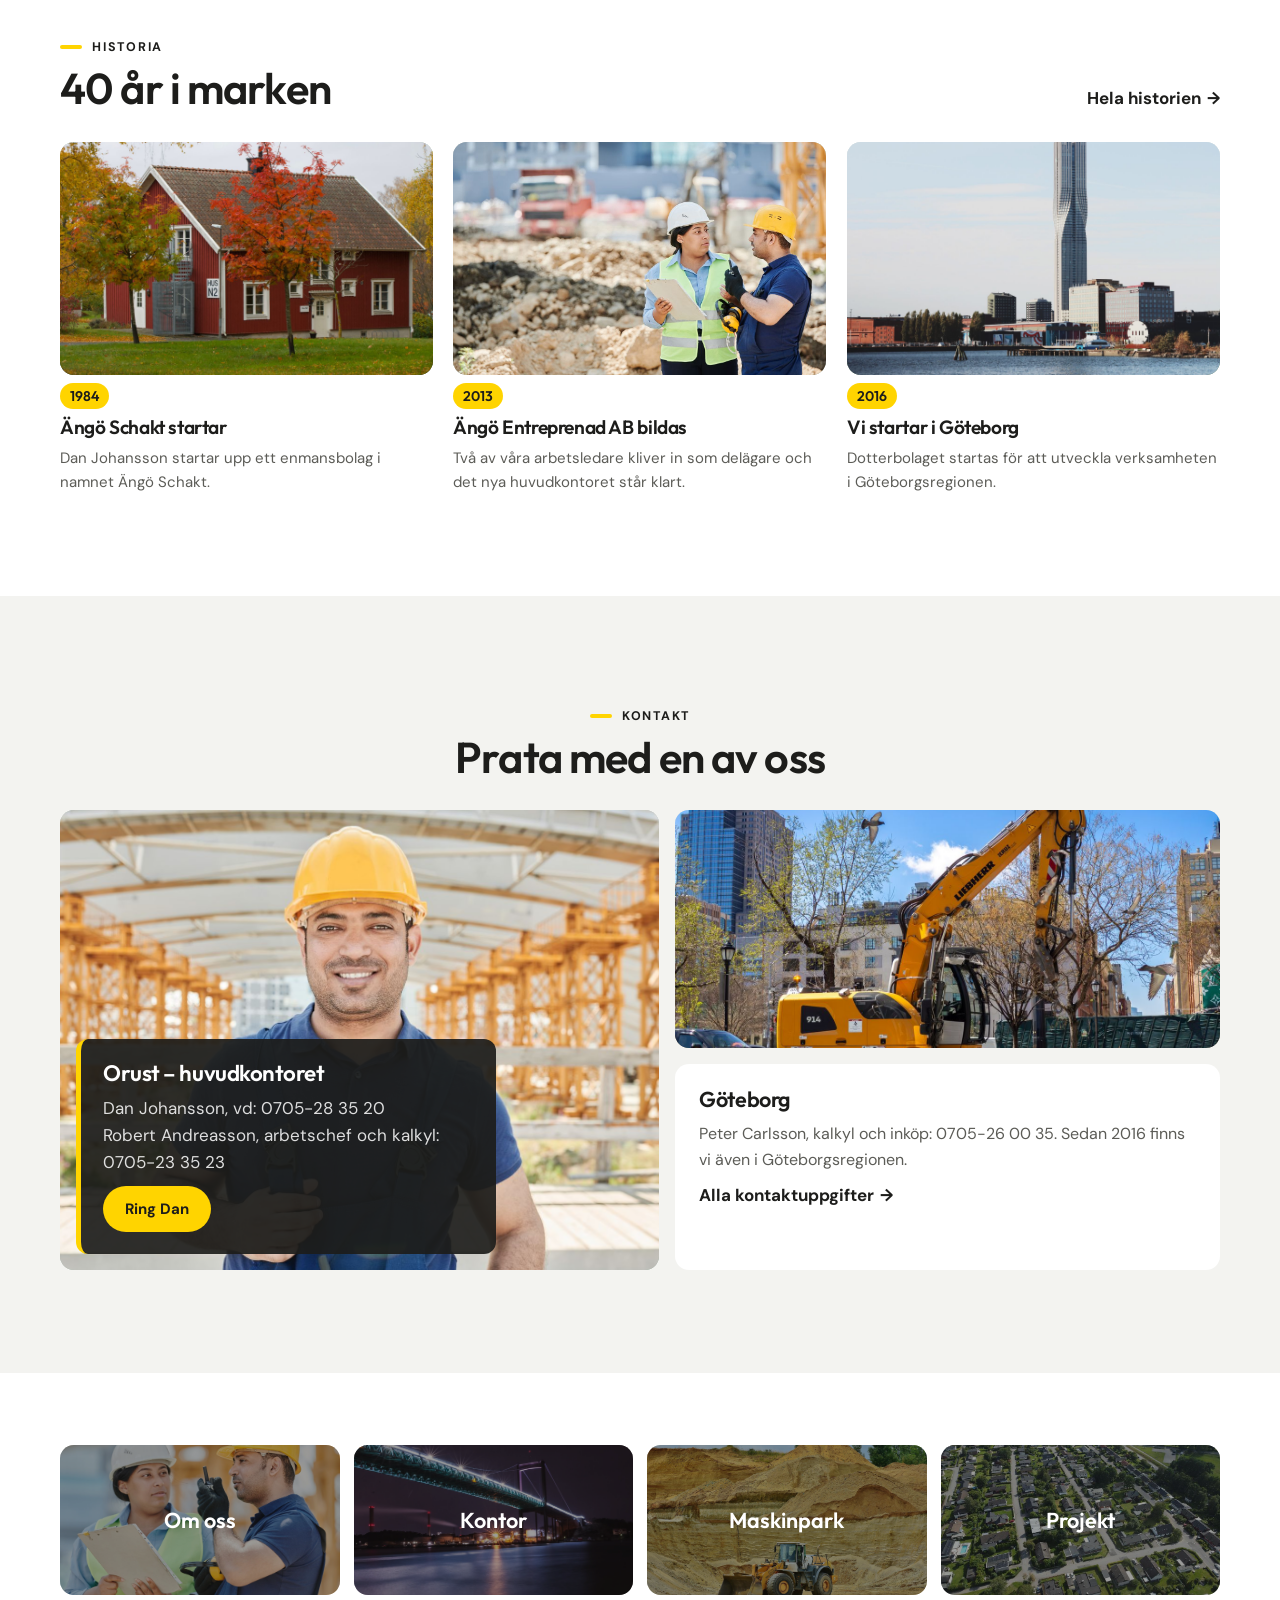
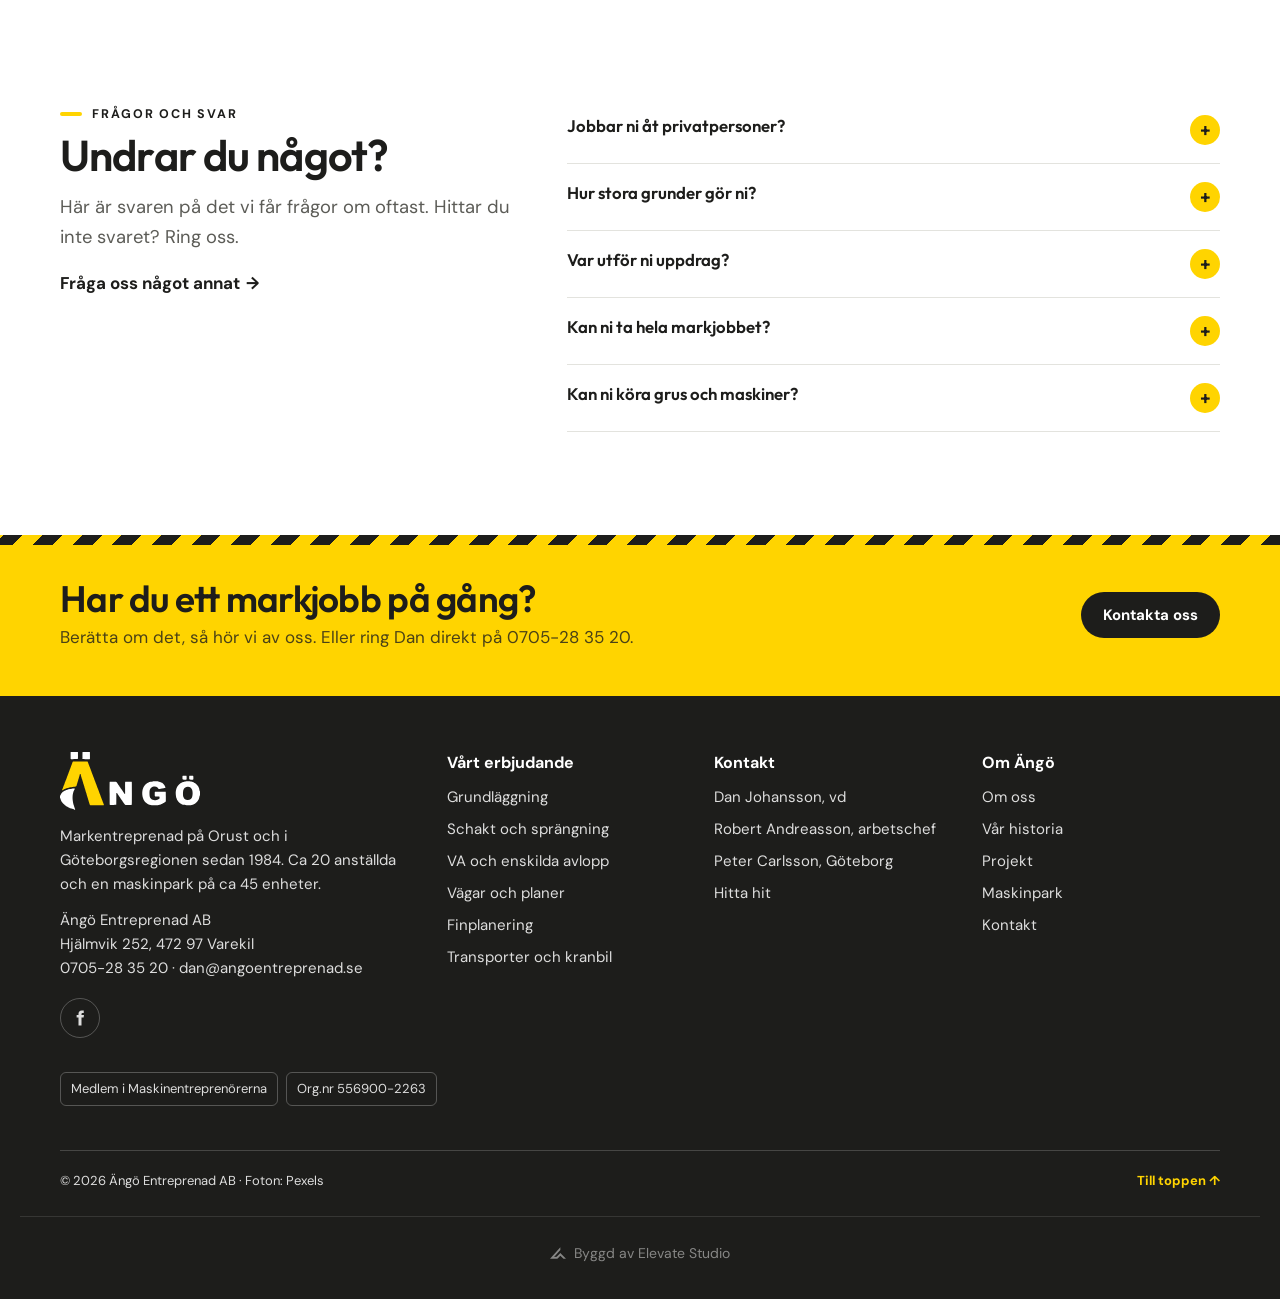
==== commit deb12532: "Lägg till Elevate Studio-credit med logga under footern Co-Authored-By: Claude Fable 5.1 <noreply@an" ====
--- a/docs/index.html
+++ b/docs/index.html
@@ -169,6 +169,9 @@
     <div class="certs" aria-label="Medlemskap"><span>Medlem i Maskinentreprenörerna</span><span>Org.nr 556900-2263</span></div>
     <div class="fbottom"><span>© 2026 Ängö Entreprenad AB · Foton: Pexels</span><a class="totop" href="#" data-top>Till toppen ↑</a></div>
   </div>
+<!-- elevate-credit -->
+<style>.elevate-credit{max-width:1240px;margin:24px auto 0;padding:20px 16px 0;border-top:1px solid rgba(128,128,128,.25);display:flex;justify-content:center;box-sizing:border-box}.elevate-credit a{display:inline-flex;align-items:center;gap:8px;padding:8px 0;font:inherit;font-size:13px;line-height:1;color:inherit;opacity:.55;text-decoration:none;transition:opacity .2s}.elevate-credit a:hover,.elevate-credit a:focus-visible{opacity:1}.elevate-credit svg{width:16px;height:16px;flex:none;display:block}@media(min-width:1024px){.elevate-credit a{font-size:14px}}</style>
+<div class="elevate-credit"><a href="https://elevatestudio.nu" target="_blank" rel="noopener"><svg viewBox="0 0 1884.3 1353.9" aria-hidden="true"><path d="M0.0 1353.9 L1218.7 0.0 L1218.7 329.1 L479.7 1136.4 L786.7 1132.4 L1215.5 687.4 L1884.3 1349.9 L1590.1 1349.9 L1218.6 994.7 L865.4 1349.9Z" fill="currentColor"/></svg>Byggd av Elevate Studio</a></div>
 </footer>
 <script src="assets/site.js"></script>
 </body>
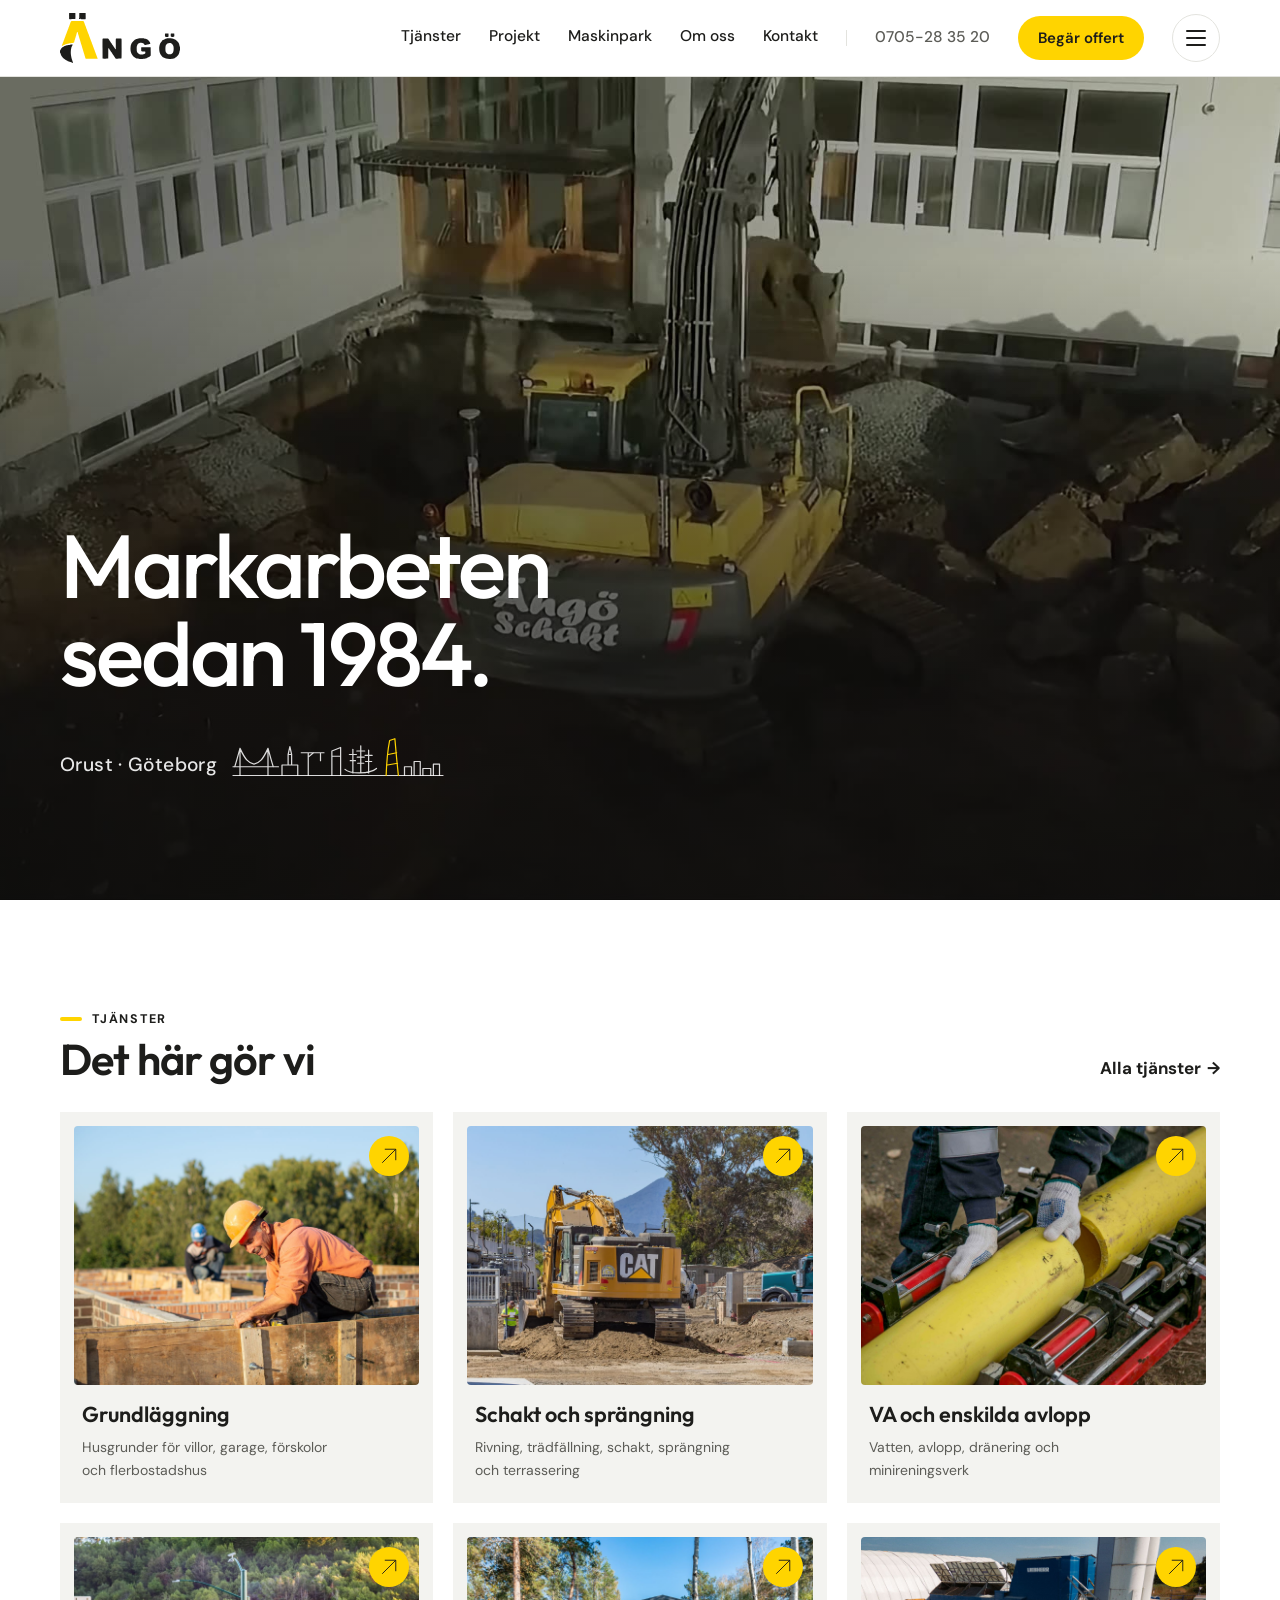
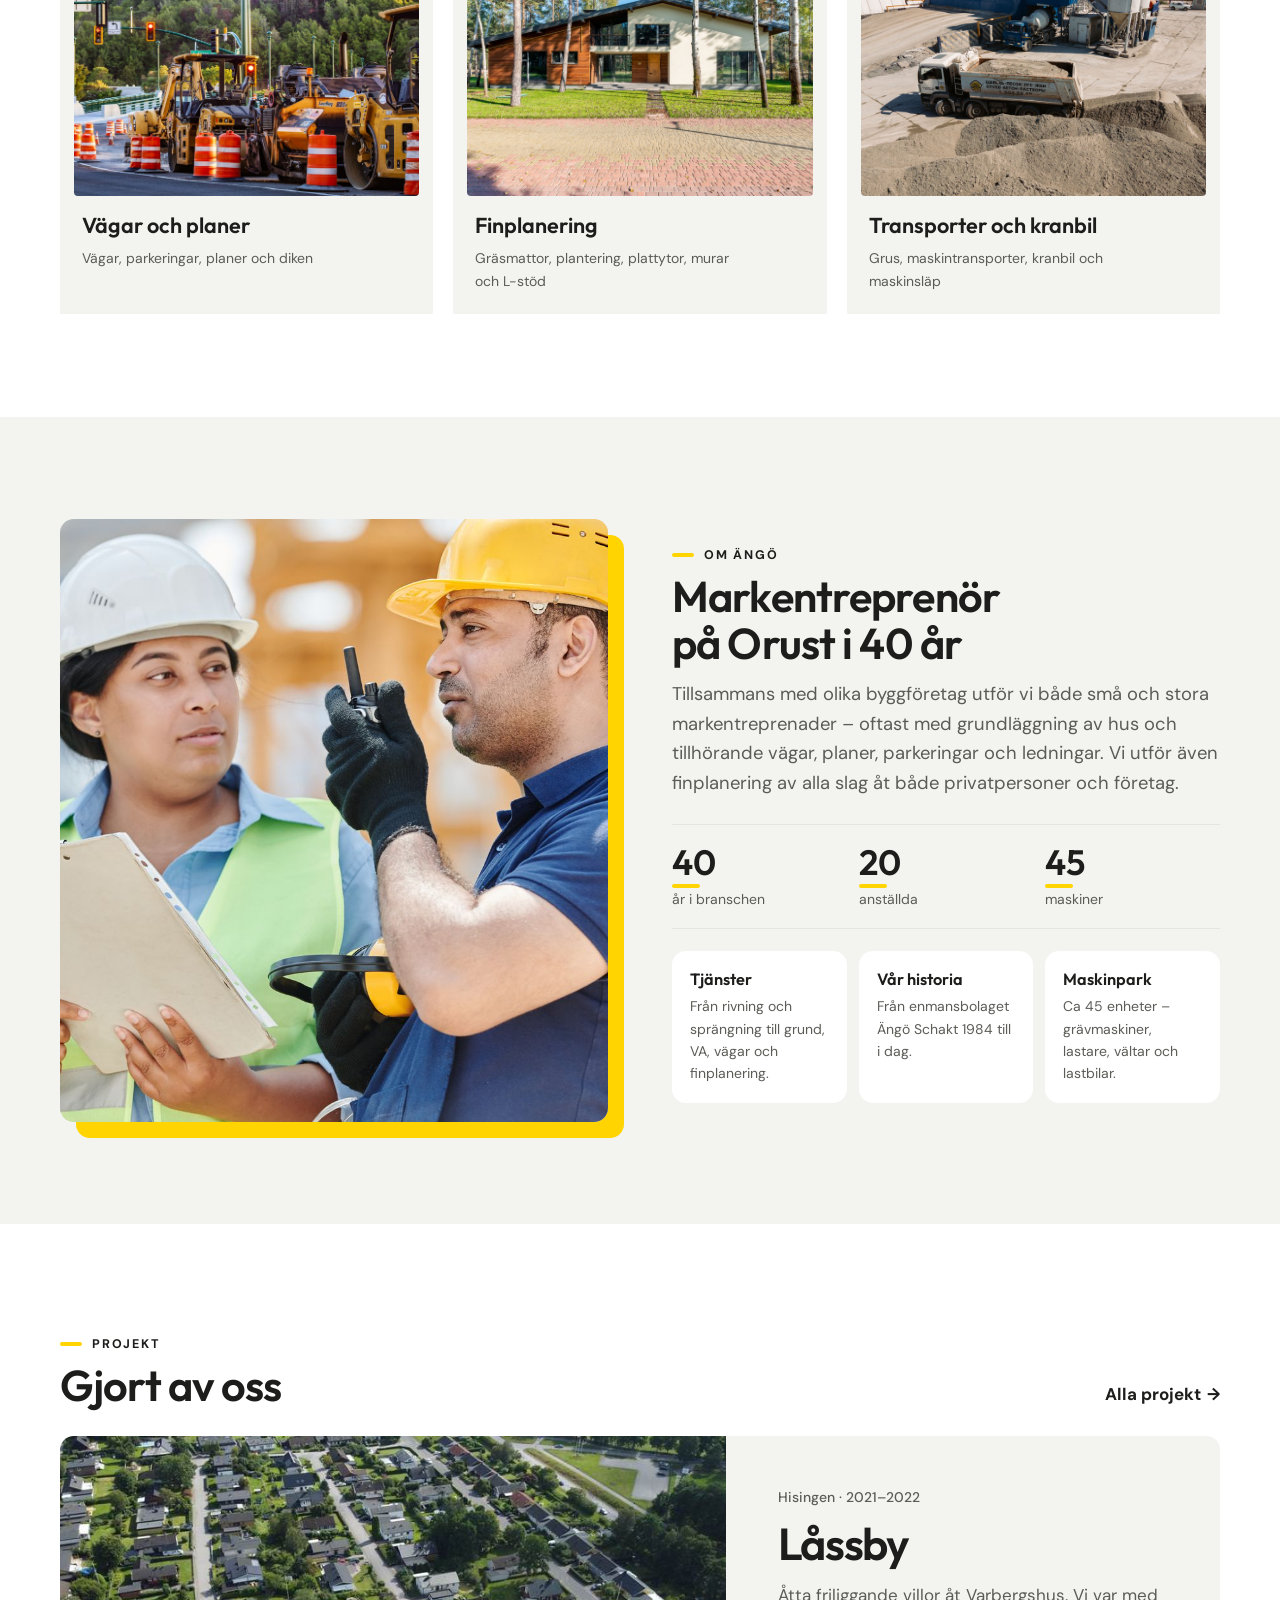
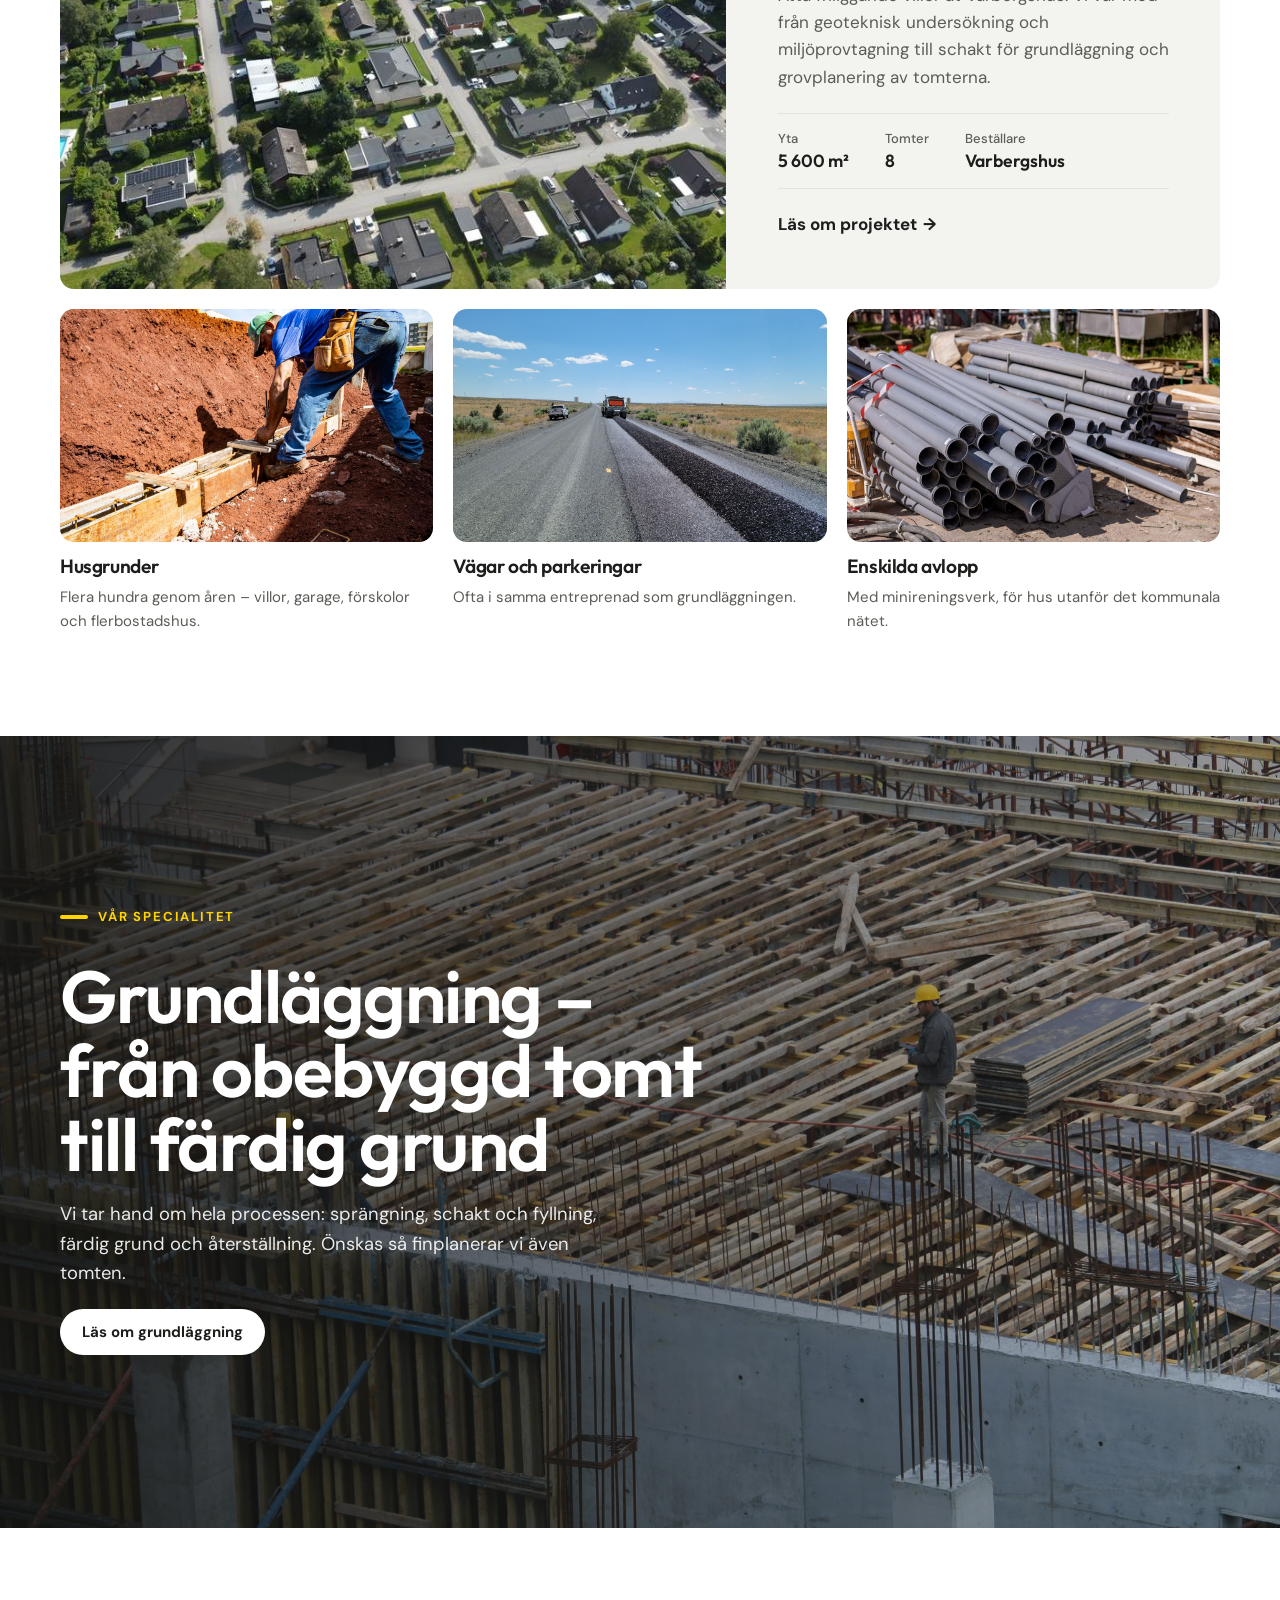
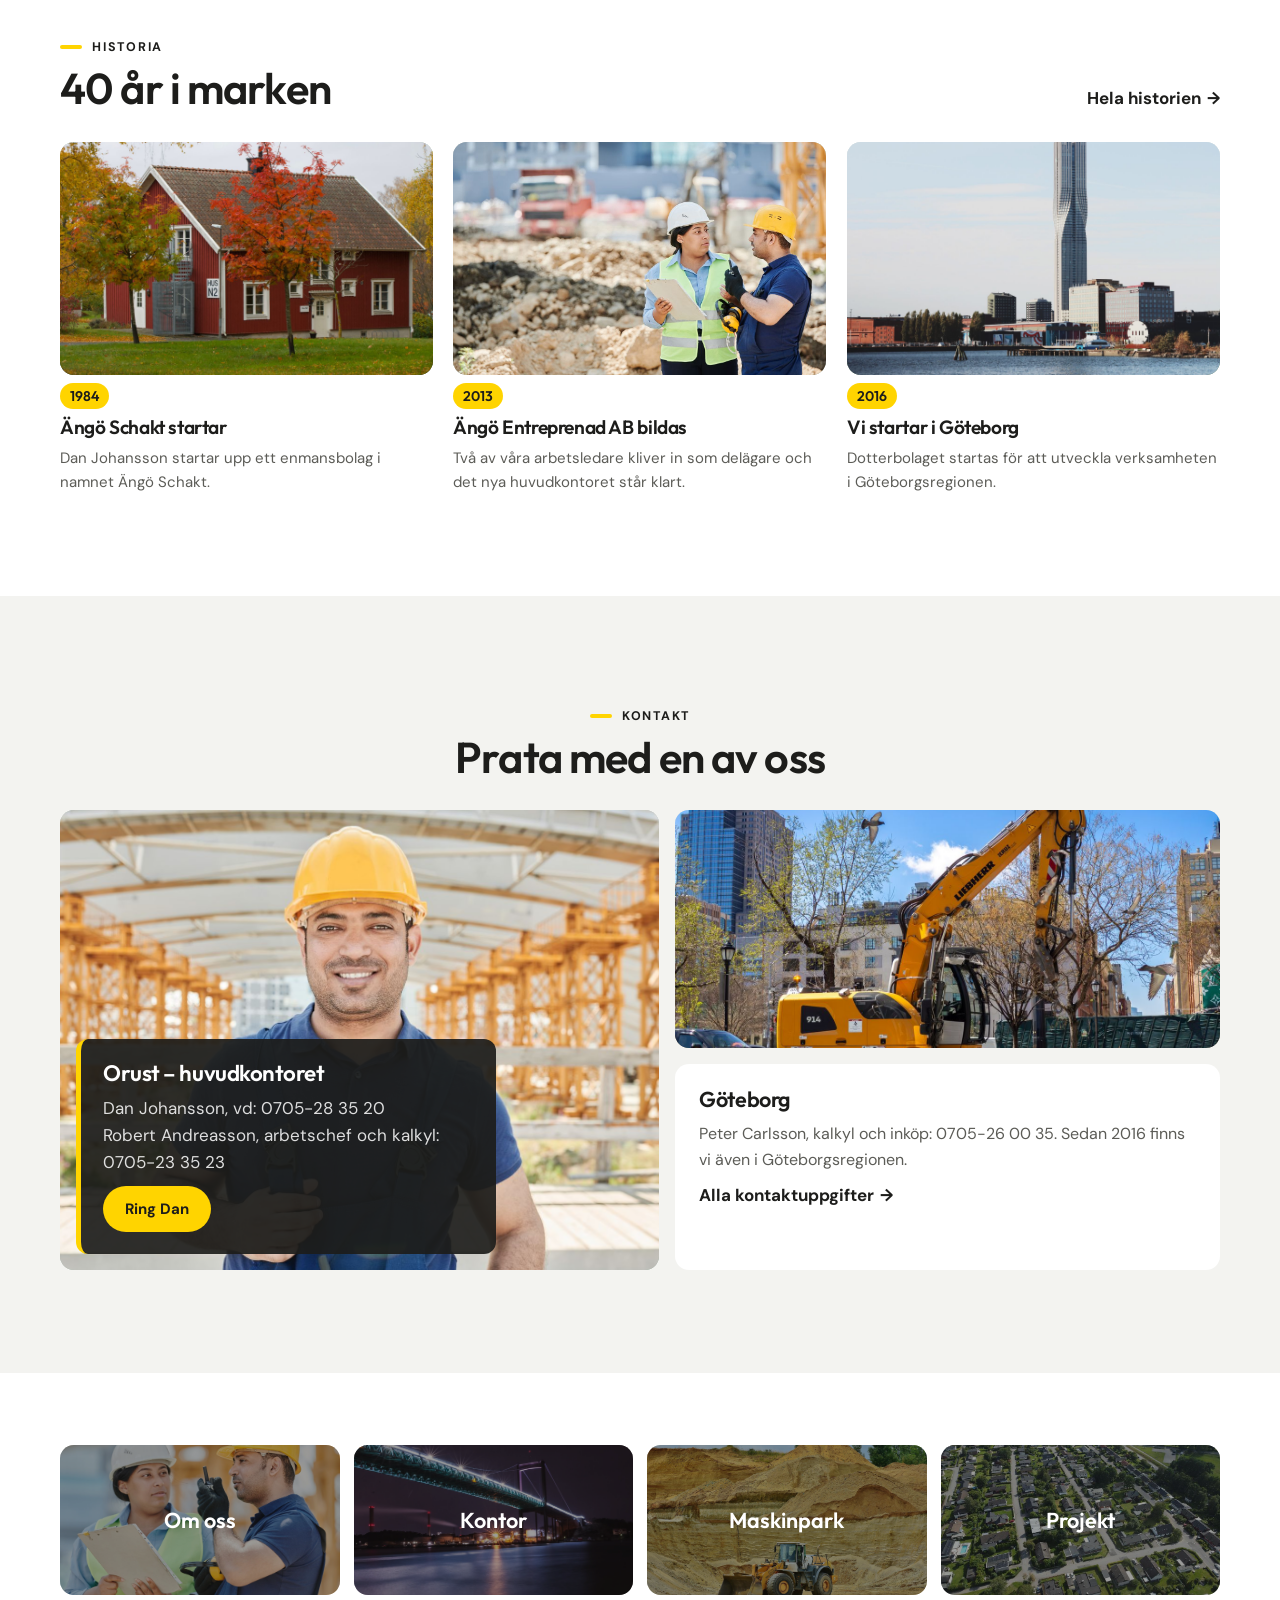
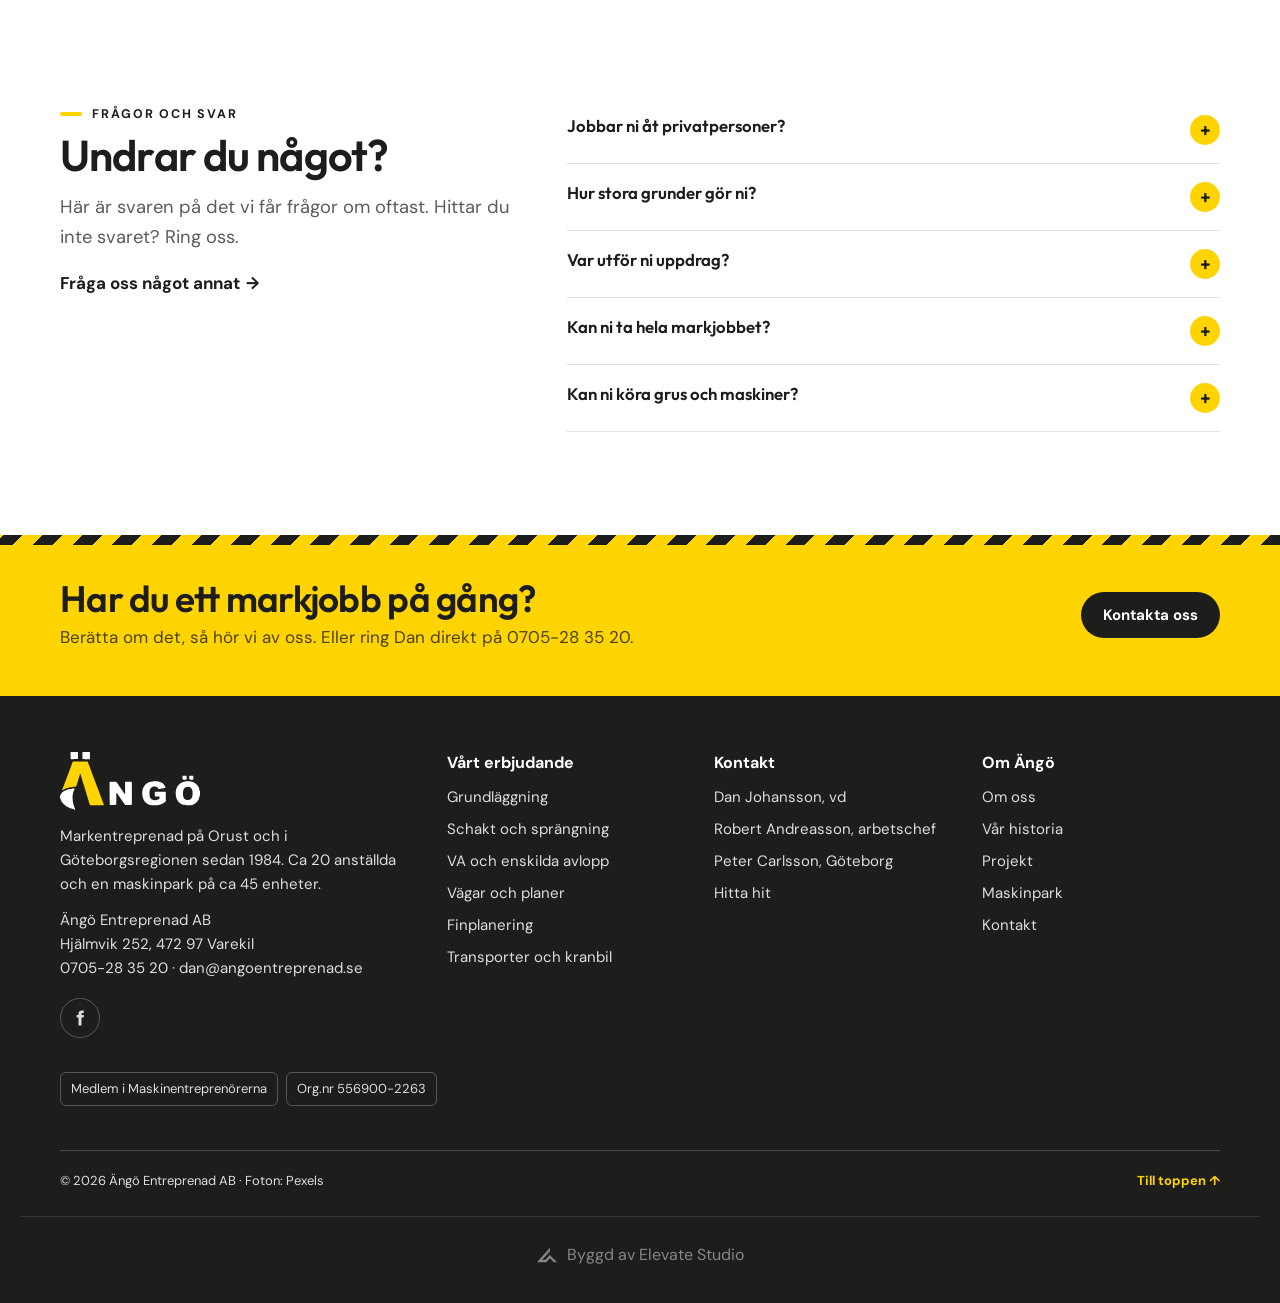
==== commit 0096297a: "Gör Elevate Studio-crediten något större (20 px märke, 15–16 px text) Co-Authored-By: Claude Fable 5" ====
--- a/docs/index.html
+++ b/docs/index.html
@@ -170,7 +170,7 @@
     <div class="fbottom"><span>© 2026 Ängö Entreprenad AB · Foton: Pexels</span><a class="totop" href="#" data-top>Till toppen ↑</a></div>
   </div>
 <!-- elevate-credit -->
-<style>.elevate-credit{max-width:1240px;margin:24px auto 0;padding:20px 16px 0;border-top:1px solid rgba(128,128,128,.25);display:flex;justify-content:center;box-sizing:border-box}.elevate-credit a{display:inline-flex;align-items:center;gap:8px;padding:8px 0;font:inherit;font-size:13px;line-height:1;color:inherit;opacity:.55;text-decoration:none;transition:opacity .2s}.elevate-credit a:hover,.elevate-credit a:focus-visible{opacity:1}.elevate-credit svg{width:16px;height:16px;flex:none;display:block}@media(min-width:1024px){.elevate-credit a{font-size:14px}}</style>
+<style>.elevate-credit{max-width:1240px;margin:24px auto 0;padding:20px 16px 0;border-top:1px solid rgba(128,128,128,.25);display:flex;justify-content:center;box-sizing:border-box}.elevate-credit a{display:inline-flex;align-items:center;gap:10px;padding:8px 0;font:inherit;font-size:15px;line-height:1;color:inherit;opacity:.55;text-decoration:none;transition:opacity .2s}.elevate-credit a:hover,.elevate-credit a:focus-visible{opacity:1}.elevate-credit svg{width:20px;height:20px;flex:none;display:block}@media(min-width:1024px){.elevate-credit a{font-size:16px}}</style>
 <div class="elevate-credit"><a href="https://elevatestudio.nu" target="_blank" rel="noopener"><svg viewBox="0 0 1884.3 1353.9" aria-hidden="true"><path d="M0.0 1353.9 L1218.7 0.0 L1218.7 329.1 L479.7 1136.4 L786.7 1132.4 L1215.5 687.4 L1884.3 1349.9 L1590.1 1349.9 L1218.6 994.7 L865.4 1349.9Z" fill="currentColor"/></svg>Byggd av Elevate Studio</a></div>
 </footer>
 <script src="assets/site.js"></script>
